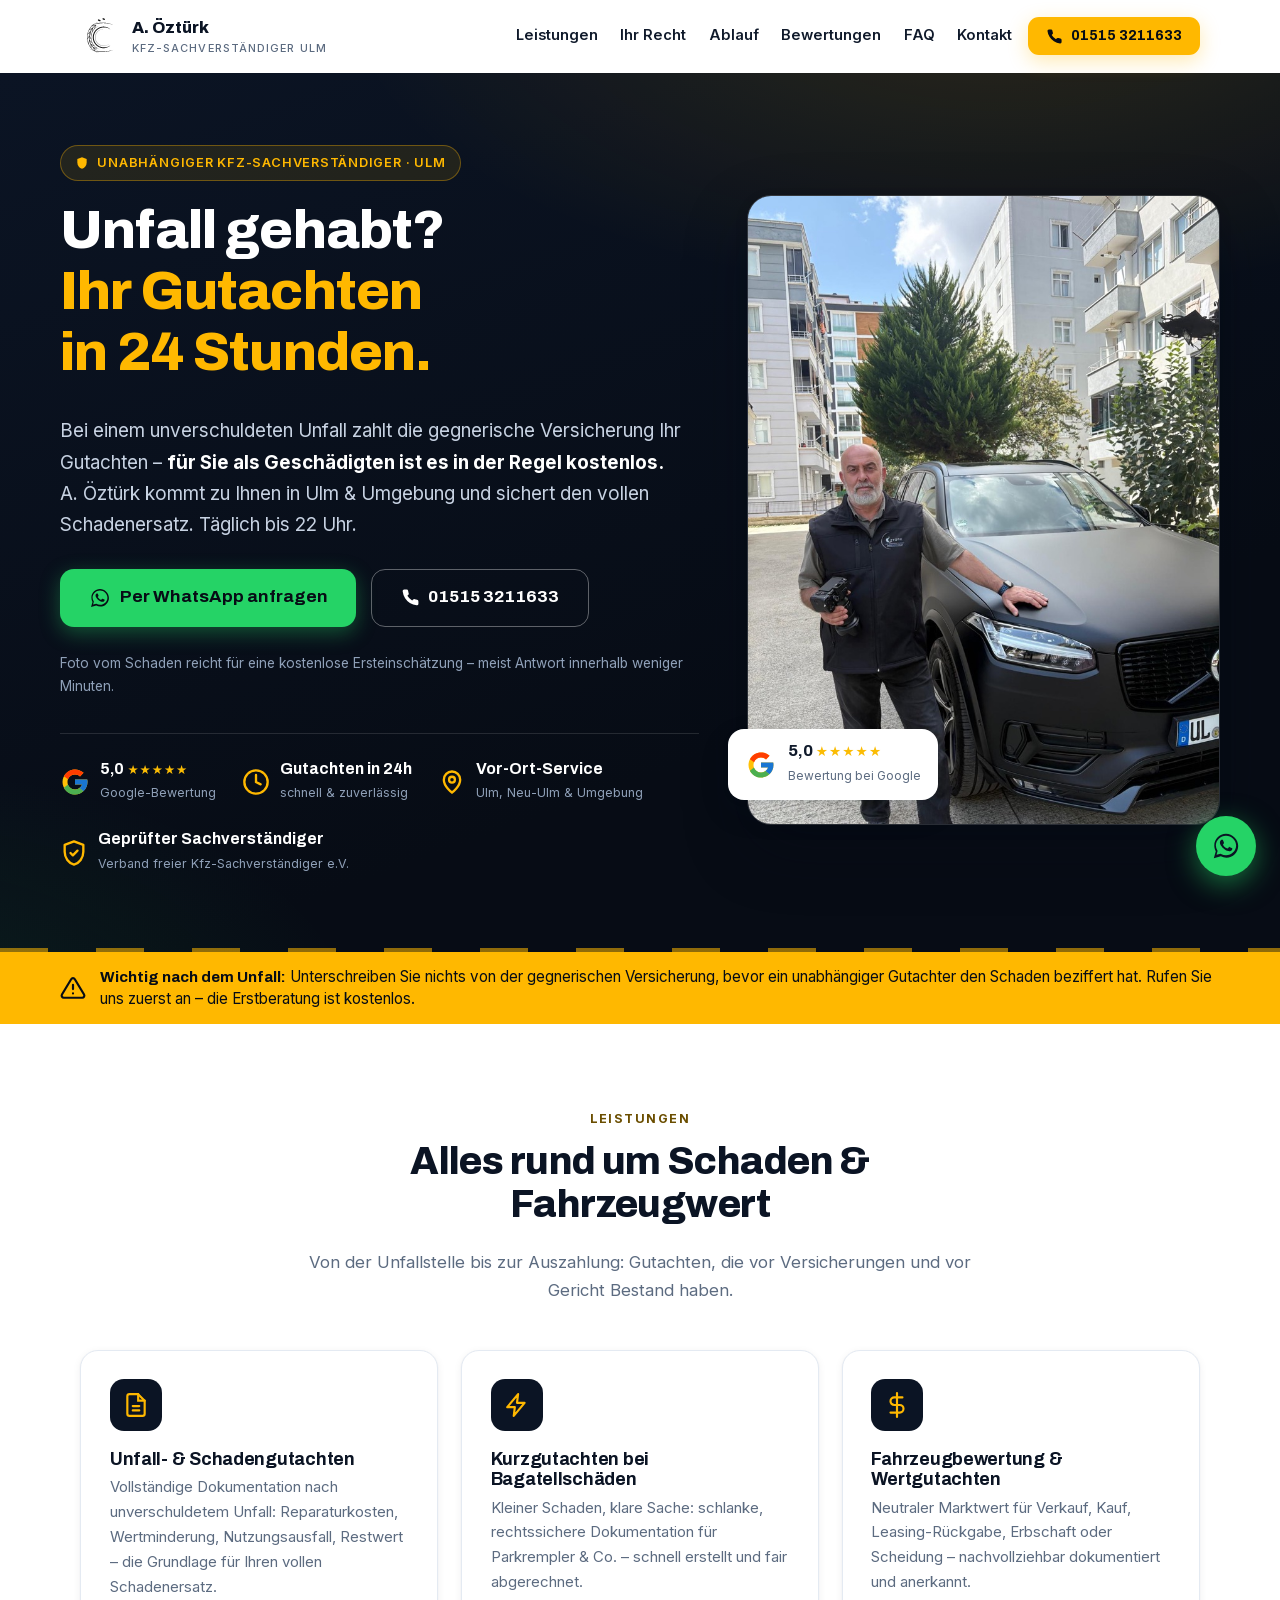
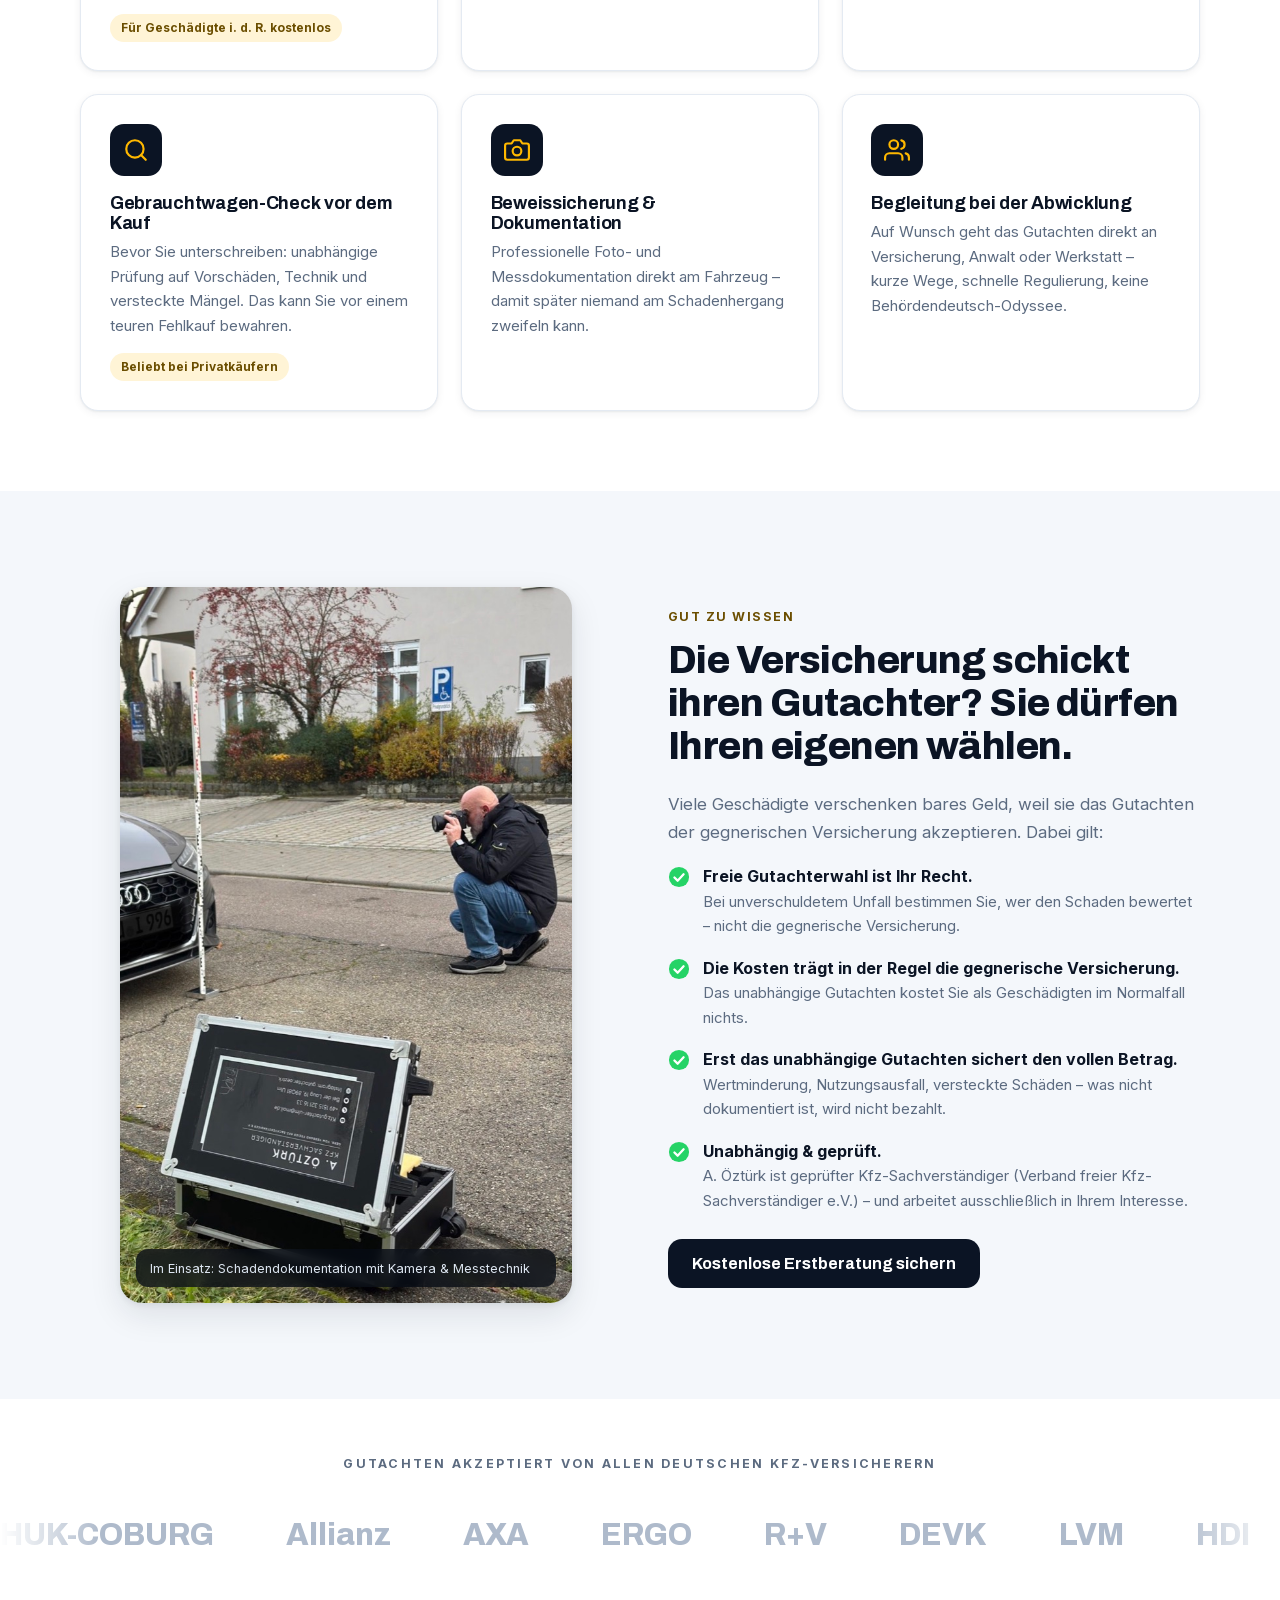
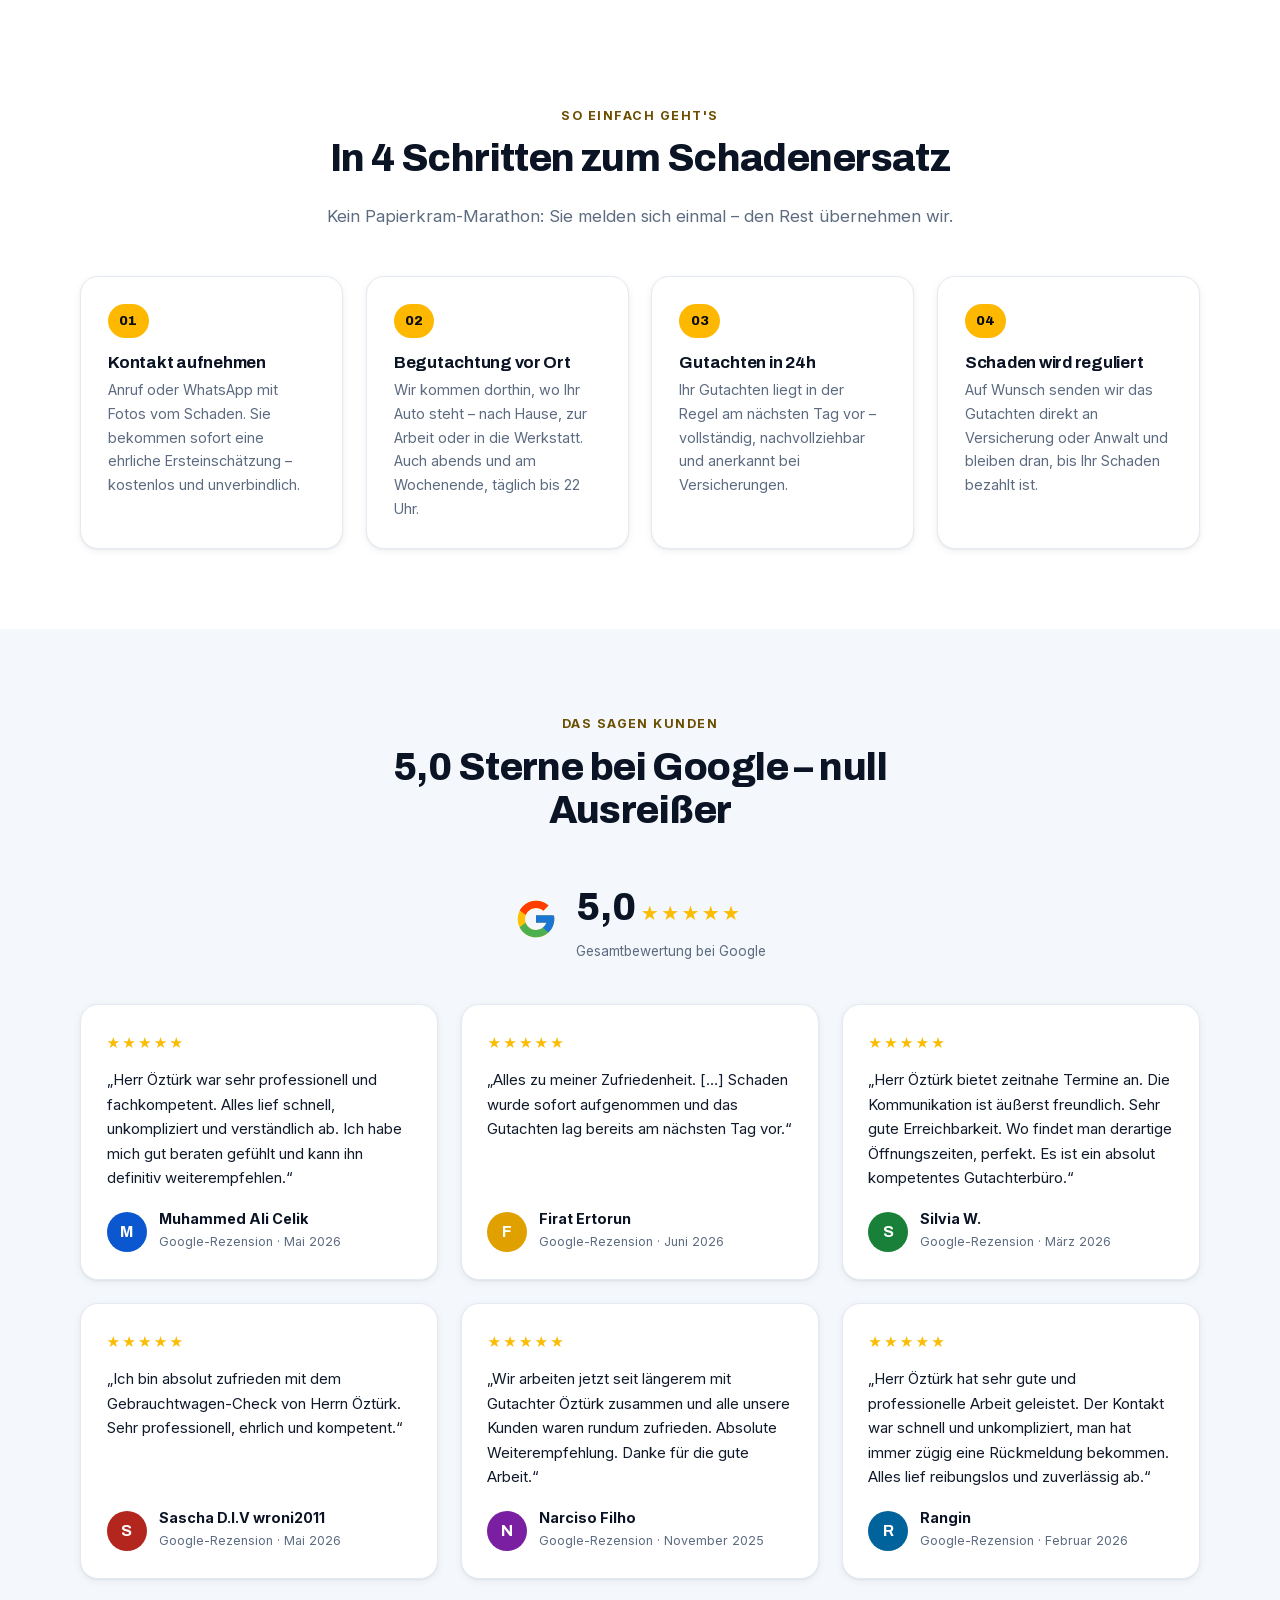
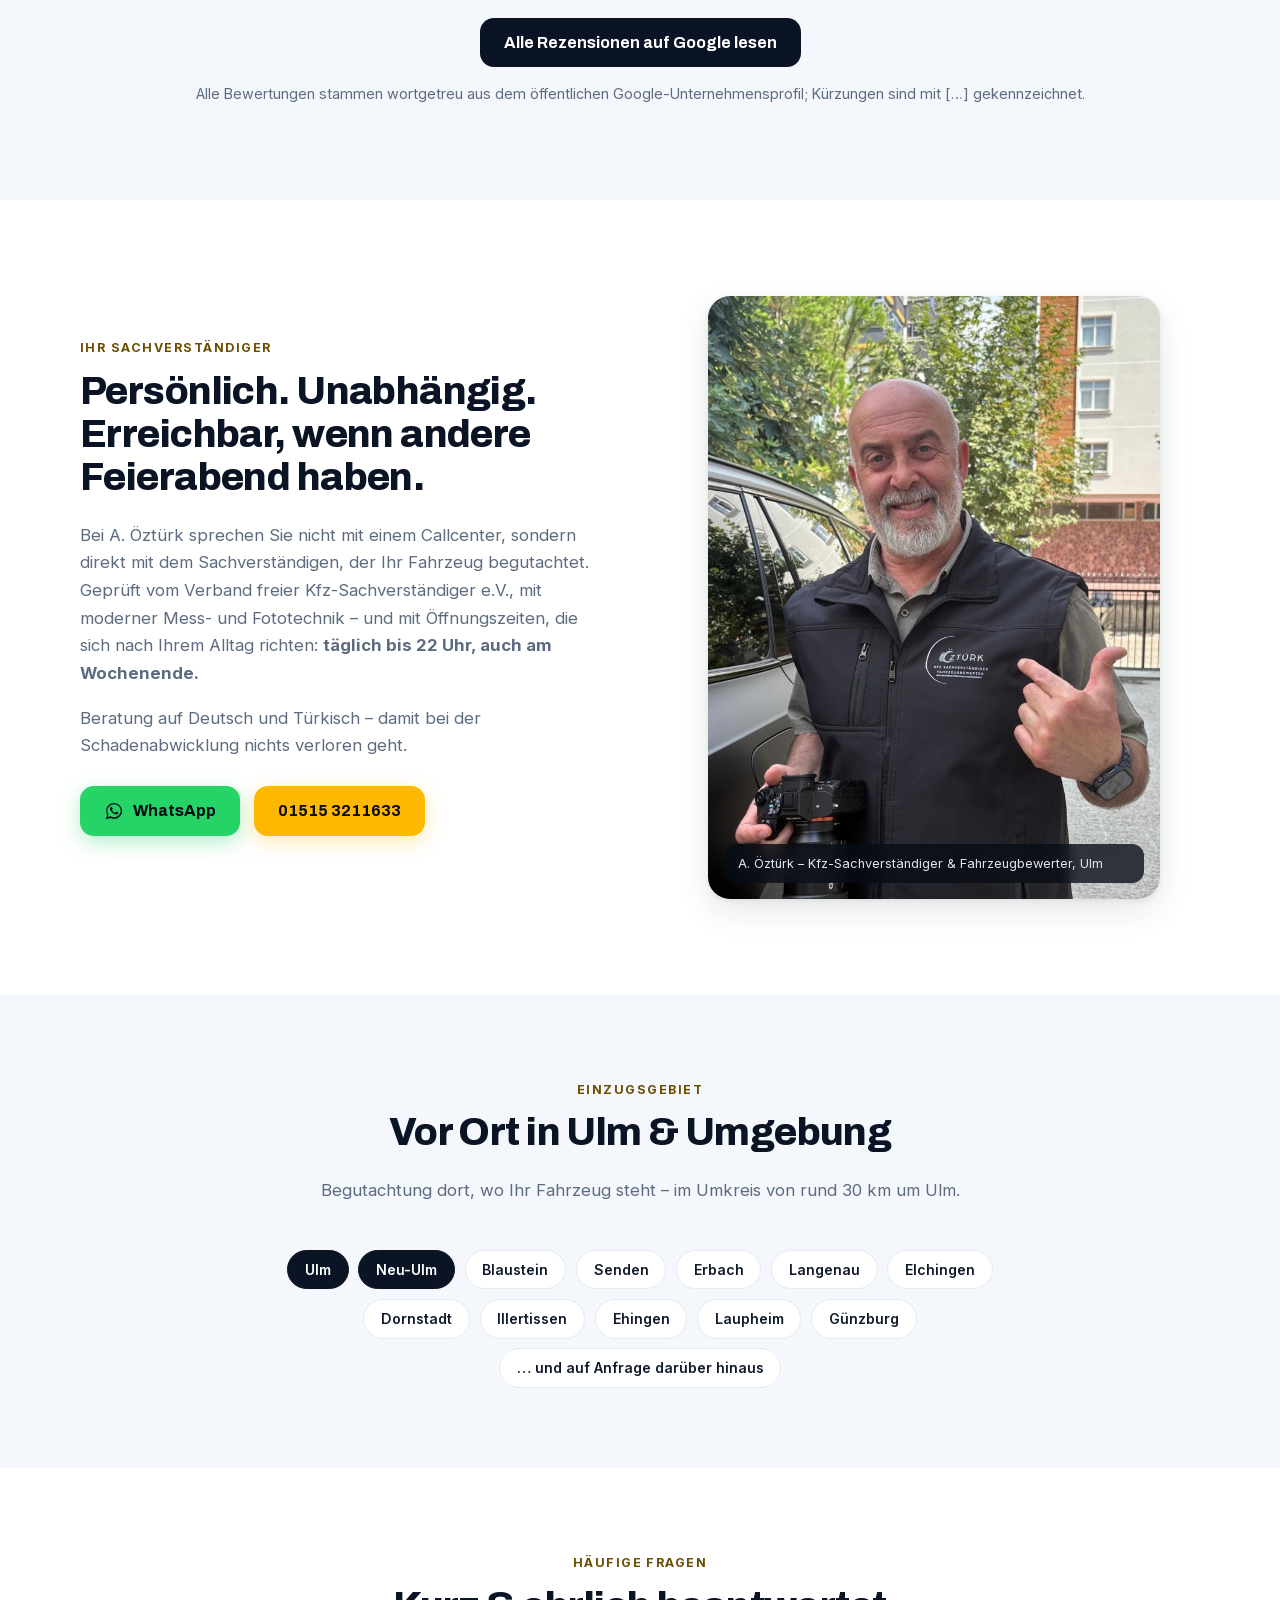
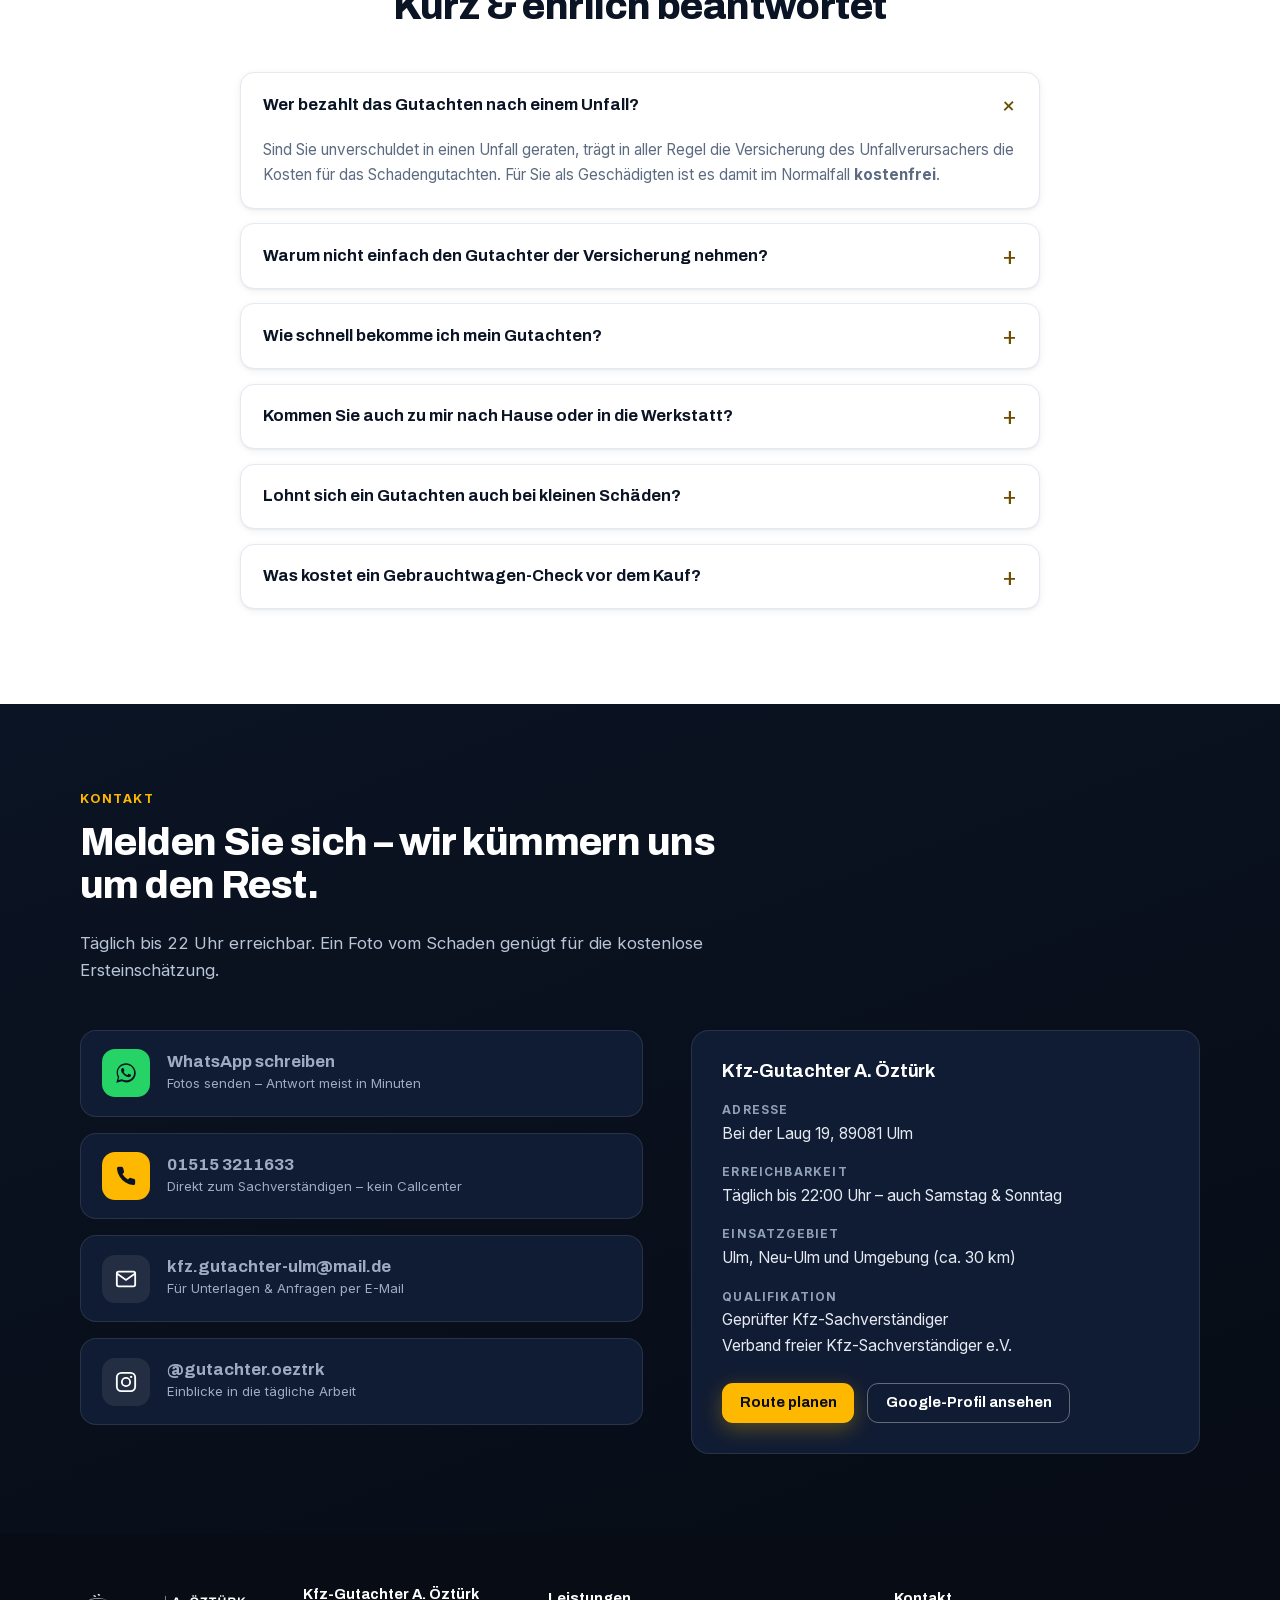
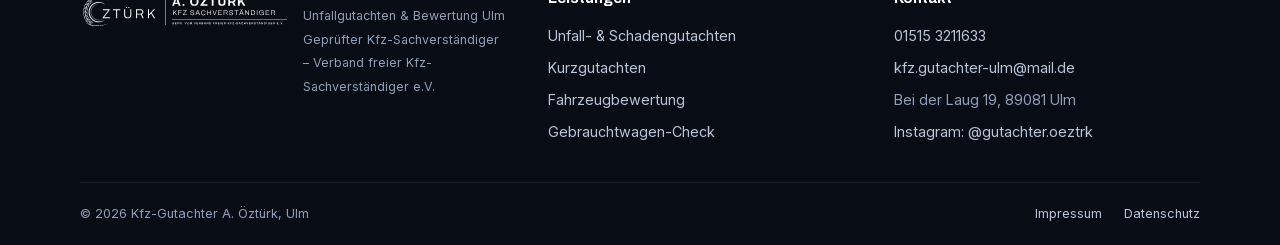
==== index.html @ 4bc2aec4 "Echtes Öztürk-Logo integriert (SVG-Nachbau) + Rezensionsanzahl entfernt + Versicherer-Marquee - Reif" ====
<!DOCTYPE html>
<html lang="de">
<head>
<meta charset="UTF-8">
<meta name="viewport" content="width=device-width, initial-scale=1.0">
<title>Kfz-Gutachter Ulm – A. Öztürk | Unfallgutachten in 24h, 5,0 ★ bei Google</title>
<meta name="description" content="Unabhängiger Kfz-Gutachter in Ulm: Unfallgutachten in 24h, Fahrzeugbewertung & Gebrauchtwagen-Check. Bei unverschuldetem Unfall zahlt die gegnerische Versicherung. 5,0 ★ bei Google. ☎ 01515 3211633">
<link rel="canonical" href="https://www.kfz-gutachter-oeztuerk-ulm.de/">
<!-- ============================================================
     VOR GO-LIVE MIT HERRN ÖZTÜRK KLÄREN (zentrale Checkliste):
     1. VORNAME: aktuell überall "A. Öztürk" (wie auf GBP & Equipment-Koffer) – vollen Namen klären (auch fürs Impressum).
        Hinweis: Auf dem Zertifikats-Foto im GBP steht "Abdulkerim Öztürk" (Kfz-Schadengutachter + Fahrzeugbewerter);
        dort auch "über 30 Jahre Erfahrung, gelernter Kfz-Mechaniker" – bei Bestätigung gern in die Über-Sektion aufnehmen
     2. DOMAIN: Platzhalter kfz-gutachter-oeztuerk-ulm.de – echte Domain festlegen, dann canonical,
        og:url, Schema-URLs, robots.txt & sitemap.xml umstellen und noindex entfernen
     3. ÖFFNUNGSZEITEN: GBP zeigt "Schließt um 22:00", Öffnungszeit unbekannt. Aktuell Text "täglich bis 22 Uhr",
        Schema Mo–So 08–22 als PLATZHALTER – exakt klären und GBP synchron halten (NAP-Konsistenz)
     4. SPRACHEN: "Beratung auf Deutsch und Türkisch" ist eine Annahme – bestätigen lassen (Über-Sektion + FAQ)
     5. EINZUGSGEBIET: Ulm/Neu-Ulm + ~30 km Umkreis ist eine Annahme – Radius & Orte bestätigen
     6. "GUTACHTEN IN 24H": stammt aus echter Rezension (F. Ertorun: "lag bereits am nächsten Tag vor") –
        als Regelversprechen bestätigen lassen, sonst abschwächen ("in der Regel innerhalb von 24–48h")
     7. VERBAND: "Gepr. vom Verband freier Kfz-Sachverständiger e.V." vom Equipment-Koffer übernommen –
        Mitgliedsnachweis/Logo-Freigabe einholen
     8. E-MAIL: kfz.gutachter-ulm@mail.de vom Equipment-Koffer abgelesen – bestätigen
     9. INSTAGRAM: Handle "gutachter.oeztrk" vom Koffer abgelesen – Link prüfen
     10. PREISE: Gebrauchtwagen-Check & Wertgutachten aktuell "auf Anfrage" – ggf. Festpreise eintragen
     11. IMPRESSUM/DATENSCHUTZ: Platzhalter vervollständigen (voller Name, USt-IdNr., Hoster)
     12. OG-IMAGE: og-image.jpg (1200x630) erstellen und unten einkommentieren
     13. FOTOS: alle Bilder stammen aus seinem Google-Unternehmensprofil – Freigabe einholen
     14. LOGO: ERLEDIGT 30.07. – Original-Logo (Reifen-Ö-Signet + Schriftzug) als SVG nachgebaut,
         da nur WhatsApp-JPEGs vorlagen (Vorlagen: 02 Kunden/04 Übersicht/Abdülkerim Öztürk/Logos jpeg).
         Dateien: logo-mark.svg (Signet, Header), logo-oeztuerk.svg / -light.svg (Lockup), favicon.svg.
         Schrift: Archivo als Pfade vektorisiert. Freigabe des Nachbaus von Herrn Öztürk einholen
     ============================================================ -->
<!-- Vorschau-Deployment: noindex, damit die Vorschau nicht indexiert wird.
     Vor Go-Live auf der echten Domain auf "index, follow" umstellen! -->
<meta name="robots" content="noindex, nofollow">

<!-- Open Graph -->
<meta property="og:type" content="website">
<meta property="og:locale" content="de_DE">
<meta property="og:site_name" content="Kfz-Gutachter A. Öztürk – Ulm">
<meta property="og:title" content="Kfz-Gutachter Ulm – Unfallgutachten in 24h | A. Öztürk">
<meta property="og:description" content="Unabhängiger Kfz-Sachverständiger in Ulm: Unfallgutachten, Fahrzeugbewertung, Gebrauchtwagen-Check. 5,0 ★ bei Google. Täglich bis 22 Uhr erreichbar.">
<meta property="og:url" content="https://www.kfz-gutachter-oeztuerk-ulm.de/">
<!-- TODO vor Go-Live: og-image.jpg (1200x630) erstellen und einkommentieren:
<meta property="og:image" content="https://www.kfz-gutachter-oeztuerk-ulm.de/assets/og-image.jpg">
<meta name="twitter:card" content="summary_large_image">
-->

<link rel="icon" type="image/svg+xml" href="assets/favicon.svg">
<!-- Aktiviert die Scroll-Einblendungen nur bei laufendem JavaScript (sonst bleibt alles sichtbar) -->
<script>document.documentElement.classList.add('js')</script>
<link rel="preload" href="assets/fonts/archivo-var.woff2" as="font" type="font/woff2" crossorigin>
<link rel="preload" href="assets/fonts/inter-var.woff2" as="font" type="font/woff2" crossorigin>
<!-- Fonts lokal eingebunden (DSGVO-sicher, kein Google-CDN) – siehe @font-face in styles.css -->
<link rel="stylesheet" href="assets/styles.css">

<!-- Schema.org: LocalBusiness. Bewusst OHNE aggregateRating – Google ignoriert
     selbst eingebundene Bewertungen der eigenen Entity (Self-Serving-Richtlinie seit 2019)
     und meldet sie ggf. als Verstoß in der Search Console. -->
<script type="application/ld+json">
{
  "@context": "https://schema.org",
  "@type": ["LocalBusiness", "ProfessionalService"],
  "@id": "https://www.kfz-gutachter-oeztuerk-ulm.de/#business",
  "name": "Kfz-Gutachter A. Öztürk – Unfallgutachten & Bewertung Ulm",
  "alternateName": "Kfz-Sachverständigenbüro Öztürk Ulm",
  "description": "Unabhängiger Kfz-Gutachter und Sachverständiger in Ulm: Unfallgutachten, Schadengutachten, Fahrzeugbewertung und Gebrauchtwagen-Check. Vor-Ort-Termine in Ulm, Neu-Ulm und Umgebung, täglich bis 22 Uhr erreichbar.",
  "url": "https://www.kfz-gutachter-oeztuerk-ulm.de/",
  "logo": "https://www.kfz-gutachter-oeztuerk-ulm.de/assets/logo-oeztuerk.svg",
  "image": "https://www.kfz-gutachter-oeztuerk-ulm.de/assets/portrait-web.jpg",
  "telephone": "+4915153211633",
  "email": "kfz.gutachter-ulm@mail.de",
  "priceRange": "€€",
  "address": {
    "@type": "PostalAddress",
    "streetAddress": "Bei der Laug 19",
    "postalCode": "89081",
    "addressLocality": "Ulm",
    "addressRegion": "Baden-Württemberg",
    "addressCountry": "DE"
  },
  "geo": {"@type": "GeoCoordinates", "latitude": 48.3720856, "longitude": 9.9413916},
  "hasMap": "https://maps.google.com/?cid=3545237198348909741",
  "sameAs": ["https://www.instagram.com/gutachter.oeztrk/"],
  "openingHoursSpecification": {
    "@type": "OpeningHoursSpecification",
    "dayOfWeek": ["Monday","Tuesday","Wednesday","Thursday","Friday","Saturday","Sunday"],
    "opens": "08:00",
    "closes": "22:00"
  },
  "areaServed": [
    {"@type":"City","name":"Ulm"},
    {"@type":"City","name":"Neu-Ulm"},
    {"@type":"City","name":"Blaustein"},
    {"@type":"City","name":"Senden"},
    {"@type":"City","name":"Erbach"},
    {"@type":"City","name":"Langenau"},
    {"@type":"City","name":"Elchingen"},
    {"@type":"City","name":"Dornstadt"},
    {"@type":"City","name":"Illertissen"},
    {"@type":"City","name":"Ehingen"},
    {"@type":"City","name":"Laupheim"},
    {"@type":"City","name":"Günzburg"}
  ],
  "hasOfferCatalog": {
    "@type": "OfferCatalog",
    "name": "Leistungen",
    "itemListElement": [
      {"@type":"Offer","itemOffered":{"@type":"Service","name":"Unfallgutachten / Schadengutachten"}},
      {"@type":"Offer","itemOffered":{"@type":"Service","name":"Kurzgutachten bei Bagatellschäden"}},
      {"@type":"Offer","itemOffered":{"@type":"Service","name":"Fahrzeugbewertung / Wertgutachten"}},
      {"@type":"Offer","itemOffered":{"@type":"Service","name":"Gebrauchtwagen-Check vor dem Kauf"}},
      {"@type":"Offer","itemOffered":{"@type":"Service","name":"Beweissicherung & Schadendokumentation"}},
      {"@type":"Offer","itemOffered":{"@type":"Service","name":"Unterstützung bei der Schadenabwicklung"}}
    ]
  }
}
</script>
<script type="application/ld+json">
{
  "@context": "https://schema.org",
  "@type": "FAQPage",
  "mainEntity": [
    {"@type":"Question","name":"Wer bezahlt das Gutachten nach einem Unfall?","acceptedAnswer":{"@type":"Answer","text":"Sind Sie unverschuldet in einen Unfall geraten, trägt in aller Regel die Versicherung des Unfallverursachers die Kosten für das Schadengutachten. Für Sie als Geschädigten ist es damit im Normalfall kostenfrei."}},
    {"@type":"Question","name":"Warum nicht einfach den Gutachter der Versicherung nehmen?","acceptedAnswer":{"@type":"Answer","text":"Der Gutachter der gegnerischen Versicherung arbeitet im Auftrag der Gegenseite. Als Geschädigter haben Sie das Recht auf einen eigenen, unabhängigen Sachverständigen – der auch Wertminderung, Nutzungsausfall und versteckte Schäden vollständig dokumentiert. Was nicht im Gutachten steht, wird nicht bezahlt."}},
    {"@type":"Question","name":"Wie schnell bekomme ich mein Gutachten?","acceptedAnswer":{"@type":"Answer","text":"Die Begutachtung erfolgt zeitnah vor Ort – oft noch am selben Tag. Das fertige Gutachten liegt in der Regel innerhalb von 24 Stunden vor."}},
    {"@type":"Question","name":"Kommen Sie auch zu mir nach Hause oder in die Werkstatt?","acceptedAnswer":{"@type":"Answer","text":"Ja. Die Begutachtung findet dort statt, wo Ihr Fahrzeug steht – zu Hause, am Arbeitsplatz oder in der Werkstatt. Erreichbar sind wir täglich bis 22 Uhr, auch am Wochenende."}},
    {"@type":"Question","name":"Lohnt sich ein Gutachten auch bei kleinen Schäden?","acceptedAnswer":{"@type":"Answer","text":"Bei kleineren Schäden erstellen wir ein Kurzgutachten, das den Schaden rechtssicher dokumentiert. Ob sich ein vollständiges Gutachten lohnt, klären wir kostenlos vorab – schicken Sie einfach Fotos per WhatsApp."}},
    {"@type":"Question","name":"Was kostet ein Gebrauchtwagen-Check vor dem Kauf?","acceptedAnswer":{"@type":"Answer","text":"Der Preis richtet sich nach Fahrzeug und Prüfumfang. Rufen Sie kurz an oder schreiben Sie per WhatsApp – Sie erhalten sofort ein faires Festpreis-Angebot."}}
  ]
}
</script>
</head>
<body>
<a href="#inhalt" class="skip-link">Zum Inhalt springen</a>

<!-- ===================== Header ===================== -->
<header class="header" id="top">
  <div class="wrap header__in">
    <a class="brand" href="#top" aria-label="Zur Startseite">
      <img src="assets/logo-mark.svg" alt="" width="41" height="42">
      <span>
        <span class="brand__name">A. Öztürk</span>
        <span class="brand__sub">Kfz-Sachverständiger Ulm</span>
      </span>
    </a>
    <nav class="nav" id="hauptnav" aria-label="Hauptnavigation">
      <a href="#leistungen">Leistungen</a>
      <a href="#recht">Ihr Recht</a>
      <a href="#ablauf">Ablauf</a>
      <a href="#bewertungen">Bewertungen</a>
      <a href="#faq">FAQ</a>
      <a href="#kontakt">Kontakt</a>
    </nav>
    <div class="header__cta">
      <a class="btn btn--phone btn--sm" href="tel:+4915153211633">
        <svg width="17" height="17" viewBox="0 0 24 24" fill="none" aria-hidden="true"><path d="M22 16.92v3a2 2 0 0 1-2.18 2 19.79 19.79 0 0 1-8.63-3.07 19.5 19.5 0 0 1-6-6A19.79 19.79 0 0 1 2.08 4.18 2 2 0 0 1 4.06 2h3a2 2 0 0 1 2 1.72c.13.96.36 1.9.68 2.81a2 2 0 0 1-.45 2.11L8.09 9.91a16 16 0 0 0 6 6l1.27-1.27a2 2 0 0 1 2.11-.45c.91.32 1.85.55 2.81.68A2 2 0 0 1 22 16.92z" fill="currentColor"/></svg>
        01515 3211633
      </a>
      <button class="nav-toggle" aria-expanded="false" aria-controls="hauptnav" aria-label="Menü öffnen">
        <span></span><span></span><span></span>
      </button>
    </div>
  </div>
</header>

<main id="inhalt">

<!-- ===================== Hero ===================== -->
<section class="hero">
  <div class="wrap hero__in">
    <div>
      <p class="hero__eyebrow">
        <svg width="14" height="14" viewBox="0 0 24 24" fill="none" aria-hidden="true"><path d="M12 2 4 5v6c0 5.25 3.4 9.74 8 11 4.6-1.26 8-5.75 8-11V5l-8-3z" fill="currentColor"/></svg>
        Unabhängiger Kfz-Sachverständiger · Ulm
      </p>
      <h1>Unfall gehabt?<br><em>Ihr Gutachten<br>in 24&nbsp;Stunden.</em></h1>
      <p class="hero__lead">
        Bei einem unverschuldeten Unfall zahlt die gegnerische Versicherung Ihr Gutachten –
        <strong>für Sie als Geschädigten ist es <span class="nowrap">in der Regel kostenlos.</span></strong>
        A.&nbsp;Öztürk kommt zu Ihnen in Ulm &amp; Umgebung und sichert den vollen Schadenersatz. Täglich <span class="nowrap">bis 22&nbsp;Uhr.</span>
      </p>
      <div class="hero__ctas">
        <a class="btn btn--wa btn--lg" href="https://wa.me/4915153211633?text=Hallo%20Herr%20%C3%96zt%C3%BCrk%2C%20ich%20brauche%20ein%20Kfz-Gutachten.%20K%C3%B6nnen%20Sie%20mir%20helfen%3F" target="_blank" rel="noopener">
          <svg width="22" height="22" viewBox="0 0 32 32" fill="none" aria-hidden="true"><path d="M16 3C9.1 3 3.5 8.6 3.5 15.5c0 2.2.6 4.3 1.6 6.2L3 29l7.5-2c1.8 1 3.9 1.5 6 1.5 6.9 0 12.5-5.6 12.5-12.5S22.9 3 16 3zm0 22.8c-1.9 0-3.7-.5-5.3-1.4l-.4-.2-4.4 1.2 1.2-4.3-.3-.4a10.2 10.2 0 0 1-1.6-5.2C5.2 9.8 10 5 16 5s10.8 4.8 10.8 10.5S22 25.8 16 25.8zm5.9-7.7c-.3-.2-1.9-1-2.2-1.1-.3-.1-.5-.2-.7.2-.2.3-.8 1.1-1 1.3-.2.2-.4.2-.7.1-.3-.2-1.4-.5-2.6-1.6-1-.9-1.6-1.9-1.8-2.2-.2-.3 0-.5.1-.7l.5-.6c.2-.2.2-.3.3-.6.1-.2 0-.4 0-.6l-1-2.4c-.3-.6-.5-.5-.7-.5h-.6c-.2 0-.6.1-.9.4-.3.3-1.1 1.1-1.1 2.7s1.2 3.1 1.3 3.3c.2.2 2.3 3.5 5.5 4.9.8.3 1.4.5 1.9.7.8.2 1.5.2 2.1.1.6-.1 1.9-.8 2.2-1.5.3-.7.3-1.4.2-1.5-.1-.2-.3-.3-.6-.4z" fill="currentColor"/></svg>
          Per WhatsApp anfragen
        </a>
        <a class="btn btn--ghost btn--lg" href="tel:+4915153211633">
          <svg width="19" height="19" viewBox="0 0 24 24" fill="none" aria-hidden="true"><path d="M22 16.92v3a2 2 0 0 1-2.18 2 19.79 19.79 0 0 1-8.63-3.07 19.5 19.5 0 0 1-6-6A19.79 19.79 0 0 1 2.08 4.18 2 2 0 0 1 4.06 2h3a2 2 0 0 1 2 1.72c.13.96.36 1.9.68 2.81a2 2 0 0 1-.45 2.11L8.09 9.91a16 16 0 0 0 6 6l1.27-1.27a2 2 0 0 1 2.11-.45c.91.32 1.85.55 2.81.68A2 2 0 0 1 22 16.92z" fill="currentColor"/></svg>
          01515 3211633
        </a>
      </div>
      <p class="hero__note">Foto vom Schaden reicht für eine kostenlose Ersteinschätzung – meist Antwort innerhalb weniger Minuten.</p>
      <div class="hero__trust">
        <div class="trust-item">
          <svg width="30" height="30" viewBox="0 0 48 48" aria-hidden="true"><path fill="#FFC107" d="M43.6 20.1H42V20H24v8h11.3C33.7 32.7 29.2 36 24 36c-6.6 0-12-5.4-12-12s5.4-12 12-12c3.1 0 5.9 1.2 8 3l5.7-5.7C34.1 6.1 29.3 4 24 4 13 4 4 13 4 24s9 20 20 20 20-9 20-20c0-1.3-.1-2.6-.4-3.9z"/><path fill="#FF3D00" d="m6.3 14.7 6.6 4.8C14.7 15.1 19 12 24 12c3.1 0 5.9 1.2 8 3l5.7-5.7C34.1 6.1 29.3 4 24 4 16.3 4 9.7 8.3 6.3 14.7z"/><path fill="#4CAF50" d="M24 44c5.2 0 9.9-2 13.4-5.2l-6.2-5.2C29.2 35.1 26.7 36 24 36c-5.2 0-9.6-3.3-11.3-8l-6.5 5C9.5 39.6 16.2 44 24 44z"/><path fill="#1976D2" d="M43.6 20.1H42V20H24v8h11.3c-.8 2.2-2.2 4.2-4.1 5.6l6.2 5.2C41.4 35.4 44 30.1 44 24c0-1.3-.1-2.6-.4-3.9z"/></svg>
          <div><b>5,0 <span class="stars" aria-hidden="true">★★★★★</span><span class="sr-only">von 5 Sternen</span></b><span>Google-Bewertung</span></div>
        </div>
        <div class="trust-item">
          <svg width="28" height="28" viewBox="0 0 24 24" fill="none" aria-hidden="true"><circle cx="12" cy="12" r="10" stroke="#FFB800" stroke-width="2"/><path d="M12 6v6l4 2" stroke="#FFB800" stroke-width="2" stroke-linecap="round"/></svg>
          <div><b>Gutachten in 24h</b><span>schnell &amp; zuverlässig</span></div>
        </div>
        <div class="trust-item">
          <svg width="28" height="28" viewBox="0 0 24 24" fill="none" aria-hidden="true"><path d="M12 21s-7-5.1-7-11a7 7 0 1 1 14 0c0 5.9-7 11-7 11z" stroke="#FFB800" stroke-width="2"/><circle cx="12" cy="10" r="2.5" stroke="#FFB800" stroke-width="2"/></svg>
          <div><b>Vor-Ort-Service</b><span>Ulm, Neu-Ulm &amp; Umgebung</span></div>
        </div>
        <div class="trust-item">
          <svg width="28" height="28" viewBox="0 0 24 24" fill="none" aria-hidden="true"><path d="M12 2 4 5v6c0 5.25 3.4 9.74 8 11 4.6-1.26 8-5.75 8-11V5l-8-3z" stroke="#FFB800" stroke-width="2" stroke-linejoin="round"/><path d="m9 12 2 2 4-4" stroke="#FFB800" stroke-width="2" stroke-linecap="round" stroke-linejoin="round"/></svg>
          <div><b>Geprüfter Sachverständiger</b><span>Verband freier Kfz-Sachverständiger e.V.</span></div>
        </div>
      </div>
    </div>
    <div class="hero__media">
      <img class="hero__photo" src="assets/portrait-web.jpg" alt="Kfz-Gutachter A. Öztürk mit Kamera neben einem Fahrzeug in Ulm" width="750" height="1000" fetchpriority="high">
      <div class="hero__badge">
        <svg class="g" viewBox="0 0 48 48" aria-hidden="true"><path fill="#FFC107" d="M43.6 20.1H42V20H24v8h11.3C33.7 32.7 29.2 36 24 36c-6.6 0-12-5.4-12-12s5.4-12 12-12c3.1 0 5.9 1.2 8 3l5.7-5.7C34.1 6.1 29.3 4 24 4 13 4 4 13 4 24s9 20 20 20 20-9 20-20c0-1.3-.1-2.6-.4-3.9z"/><path fill="#FF3D00" d="m6.3 14.7 6.6 4.8C14.7 15.1 19 12 24 12c3.1 0 5.9 1.2 8 3l5.7-5.7C34.1 6.1 29.3 4 24 4 16.3 4 9.7 8.3 6.3 14.7z"/><path fill="#4CAF50" d="M24 44c5.2 0 9.9-2 13.4-5.2l-6.2-5.2C29.2 35.1 26.7 36 24 36c-5.2 0-9.6-3.3-11.3-8l-6.5 5C9.5 39.6 16.2 44 24 44z"/><path fill="#1976D2" d="M43.6 20.1H42V20H24v8h11.3c-.8 2.2-2.2 4.2-4.1 5.6l6.2 5.2C41.4 35.4 44 30.1 44 24c0-1.3-.1-2.6-.4-3.9z"/></svg>
        <div>
          <b>5,0 <span class="stars" aria-hidden="true">★★★★★</span><span class="sr-only">von 5 Sternen</span></b>
          <span>Bewertung bei Google</span>
        </div>
      </div>
    </div>
  </div>
</section>

<!-- ===================== Notfall-Hinweis ===================== -->
<div class="alert" role="note">
  <div class="wrap alert__in">
    <svg width="26" height="26" viewBox="0 0 24 24" fill="none" aria-hidden="true"><path d="M12 9v4m0 4h.01M10.3 3.9 1.8 18a2 2 0 0 0 1.7 3h17a2 2 0 0 0 1.7-3L13.7 3.9a2 2 0 0 0-3.4 0z" stroke="currentColor" stroke-width="2" stroke-linecap="round" stroke-linejoin="round"/></svg>
    <p><strong>Wichtig nach dem Unfall:</strong> Unterschreiben Sie nichts von der gegnerischen Versicherung, bevor ein unabhängiger Gutachter den Schaden beziffert hat. Rufen Sie uns zuerst an – die Erstberatung ist kostenlos.</p>
  </div>
</div>

<!-- ===================== Leistungen ===================== -->
<section class="section" id="leistungen">
  <div class="wrap">
    <div class="section__head section__head--center reveal">
      <span class="eyebrow">Leistungen</span>
      <h2>Alles rund um Schaden &amp; Fahrzeugwert</h2>
      <p class="section__sub">Von der Unfallstelle bis zur Auszahlung: Gutachten, die vor Versicherungen und vor Gericht Bestand haben.</p>
    </div>
    <div class="grid-3">
      <article class="card reveal">
        <div class="card__icon"><svg width="26" height="26" viewBox="0 0 24 24" fill="none" aria-hidden="true"><path d="M14 2H6a2 2 0 0 0-2 2v16a2 2 0 0 0 2 2h12a2 2 0 0 0 2-2V8l-6-6z" stroke="#FFB800" stroke-width="2" stroke-linejoin="round"/><path d="M14 2v6h6M9 13h6M9 17h6" stroke="#FFB800" stroke-width="2" stroke-linecap="round"/></svg></div>
        <h3>Unfall- &amp; Schadengutachten</h3>
        <p>Vollständige Dokumentation nach unverschuldetem Unfall: Reparaturkosten, Wertminderung, Nutzungsausfall, Restwert – die Grundlage für Ihren vollen Schadenersatz.</p>
        <span class="card__tag">Für Geschädigte i. d. R. kostenlos</span>
      </article>
      <article class="card reveal">
        <div class="card__icon"><svg width="26" height="26" viewBox="0 0 24 24" fill="none" aria-hidden="true"><path d="M13 2 3 14h7l-1 8 10-12h-7l1-8z" stroke="#FFB800" stroke-width="2" stroke-linejoin="round"/></svg></div>
        <h3>Kurzgutachten bei Bagatellschäden</h3>
        <p>Kleiner Schaden, klare Sache: schlanke, rechtssichere Dokumentation für Parkrempler &amp; Co. – schnell erstellt und fair abgerechnet.</p>
      </article>
      <article class="card reveal">
        <div class="card__icon"><svg width="26" height="26" viewBox="0 0 24 24" fill="none" aria-hidden="true"><path d="M12 1v22M17 5H9.5a3.5 3.5 0 0 0 0 7h5a3.5 3.5 0 0 1 0 7H6" stroke="#FFB800" stroke-width="2" stroke-linecap="round"/></svg></div>
        <h3>Fahrzeugbewertung &amp; Wertgutachten</h3>
        <p>Neutraler Marktwert für Verkauf, Kauf, Leasing-Rückgabe, Erbschaft oder Scheidung – nachvollziehbar dokumentiert und anerkannt.</p>
      </article>
      <article class="card reveal">
        <div class="card__icon"><svg width="26" height="26" viewBox="0 0 24 24" fill="none" aria-hidden="true"><circle cx="11" cy="11" r="8" stroke="#FFB800" stroke-width="2"/><path d="m21 21-4.35-4.35" stroke="#FFB800" stroke-width="2" stroke-linecap="round"/></svg></div>
        <h3>Gebrauchtwagen-Check vor dem Kauf</h3>
        <p>Bevor Sie unterschreiben: unabhängige Prüfung auf Vorschäden, Technik und versteckte Mängel. Das kann Sie vor einem teuren Fehlkauf bewahren.</p>
        <span class="card__tag">Beliebt bei Privatkäufern</span>
      </article>
      <article class="card reveal">
        <div class="card__icon"><svg width="26" height="26" viewBox="0 0 24 24" fill="none" aria-hidden="true"><path d="M23 19a2 2 0 0 1-2 2H3a2 2 0 0 1-2-2V8a2 2 0 0 1 2-2h4l2-3h6l2 3h4a2 2 0 0 1 2 2v11z" stroke="#FFB800" stroke-width="2" stroke-linejoin="round"/><circle cx="12" cy="13" r="4" stroke="#FFB800" stroke-width="2"/></svg></div>
        <h3>Beweissicherung &amp; Dokumentation</h3>
        <p>Professionelle Foto- und Messdokumentation direkt am Fahrzeug – damit später niemand am Schadenhergang zweifeln kann.</p>
      </article>
      <article class="card reveal">
        <div class="card__icon"><svg width="26" height="26" viewBox="0 0 24 24" fill="none" aria-hidden="true"><path d="M17 21v-2a4 4 0 0 0-4-4H5a4 4 0 0 0-4 4v2M23 21v-2a4 4 0 0 0-3-3.87M16 3.13a4 4 0 0 1 0 7.75" stroke="#FFB800" stroke-width="2" stroke-linecap="round"/><circle cx="9" cy="7" r="4" stroke="#FFB800" stroke-width="2"/></svg></div>
        <h3>Begleitung bei der Abwicklung</h3>
        <p>Auf Wunsch geht das Gutachten direkt an Versicherung, Anwalt oder Werkstatt – kurze Wege, schnelle Regulierung, keine Behördendeutsch-Odyssee.</p>
      </article>
    </div>
  </div>
</section>

<!-- ===================== Ihr Recht ===================== -->
<section class="section section--soft" id="recht">
  <div class="wrap split">
    <figure class="split__media reveal">
      <img src="assets/einsatz-web.jpg" alt="A. Öztürk dokumentiert einen Fahrzeugschaden mit Kamera und Messlatte" width="695" height="1100" loading="lazy">
      <figcaption>Im Einsatz: Schadendokumentation mit Kamera &amp; Messtechnik</figcaption>
    </figure>
    <div class="reveal">
      <span class="eyebrow">Gut zu wissen</span>
      <h2>Die Versicherung schickt ihren Gutachter? Sie dürfen Ihren eigenen wählen.</h2>
      <p class="section__sub">Viele Geschädigte verschenken bares Geld, weil sie das Gutachten der gegnerischen Versicherung akzeptieren. Dabei gilt:</p>
      <ul class="checklist">
        <li>
          <svg width="22" height="22" viewBox="0 0 24 24" fill="none" aria-hidden="true"><circle cx="12" cy="12" r="11" fill="#25D366"/><path d="m7 12.5 3.5 3.5L17 9" stroke="#fff" stroke-width="2.5" stroke-linecap="round" stroke-linejoin="round"/></svg>
          <div><b>Freie Gutachterwahl ist Ihr Recht.</b><span>Bei unverschuldetem Unfall bestimmen Sie, wer den Schaden bewertet – nicht die gegnerische Versicherung.</span></div>
        </li>
        <li>
          <svg width="22" height="22" viewBox="0 0 24 24" fill="none" aria-hidden="true"><circle cx="12" cy="12" r="11" fill="#25D366"/><path d="m7 12.5 3.5 3.5L17 9" stroke="#fff" stroke-width="2.5" stroke-linecap="round" stroke-linejoin="round"/></svg>
          <div><b>Die Kosten trägt in der Regel die gegnerische Versicherung.</b><span>Das unabhängige Gutachten kostet Sie als Geschädigten im Normalfall nichts.</span></div>
        </li>
        <li>
          <svg width="22" height="22" viewBox="0 0 24 24" fill="none" aria-hidden="true"><circle cx="12" cy="12" r="11" fill="#25D366"/><path d="m7 12.5 3.5 3.5L17 9" stroke="#fff" stroke-width="2.5" stroke-linecap="round" stroke-linejoin="round"/></svg>
          <div><b>Erst das unabhängige Gutachten sichert den vollen Betrag.</b><span>Wertminderung, Nutzungsausfall, versteckte Schäden – was nicht dokumentiert ist, wird nicht bezahlt.</span></div>
        </li>
        <li>
          <svg width="22" height="22" viewBox="0 0 24 24" fill="none" aria-hidden="true"><circle cx="12" cy="12" r="11" fill="#25D366"/><path d="m7 12.5 3.5 3.5L17 9" stroke="#fff" stroke-width="2.5" stroke-linecap="round" stroke-linejoin="round"/></svg>
          <div><b>Unabhängig &amp; geprüft.</b><span>A. Öztürk ist geprüfter Kfz-Sachverständiger (Verband freier Kfz-Sachverständiger e.V.) – und arbeitet ausschließlich in Ihrem Interesse.</span></div>
        </li>
      </ul>
      <a class="btn btn--dark" href="#kontakt">Kostenlose Erstberatung sichern</a>
    </div>
  </div>
</section>

<!-- ===================== Versicherer-Marquee ===================== -->
<section class="marquee-band" id="versicherer" aria-label="Gutachten akzeptiert von allen deutschen Kfz-Versicherern">
  <div class="wrap">
    <p class="marquee-band__label">Gutachten akzeptiert von allen deutschen Kfz-Versicherern</p>
  </div>
  <div class="marquee">
    <div class="marquee__track">
      <span class="marquee__item">HUK-COBURG</span>
      <span class="marquee__item">Allianz</span>
      <span class="marquee__item">AXA</span>
      <span class="marquee__item">ERGO</span>
      <span class="marquee__item">R+V</span>
      <span class="marquee__item">DEVK</span>
      <span class="marquee__item">LVM</span>
      <span class="marquee__item">HDI</span>
      <span class="marquee__item">Generali</span>
      <span class="marquee__item">VHV</span>
      <span class="marquee__item">Württembergische</span>
      <span class="marquee__item">Zurich</span>
      <span class="marquee__item" aria-hidden="true">HUK-COBURG</span>
      <span class="marquee__item" aria-hidden="true">Allianz</span>
      <span class="marquee__item" aria-hidden="true">AXA</span>
      <span class="marquee__item" aria-hidden="true">ERGO</span>
      <span class="marquee__item" aria-hidden="true">R+V</span>
      <span class="marquee__item" aria-hidden="true">DEVK</span>
      <span class="marquee__item" aria-hidden="true">LVM</span>
      <span class="marquee__item" aria-hidden="true">HDI</span>
      <span class="marquee__item" aria-hidden="true">Generali</span>
      <span class="marquee__item" aria-hidden="true">VHV</span>
      <span class="marquee__item" aria-hidden="true">Württembergische</span>
      <span class="marquee__item" aria-hidden="true">Zurich</span>
    </div>
  </div>
</section>

<!-- ===================== Ablauf ===================== -->
<section class="section" id="ablauf">
  <div class="wrap">
    <div class="section__head section__head--center reveal">
      <span class="eyebrow">So einfach geht's</span>
      <h2>In 4 Schritten zum Schadenersatz</h2>
      <p class="section__sub">Kein Papierkram-Marathon: Sie melden sich einmal – den Rest übernehmen wir.</p>
    </div>
    <div class="steps">
      <article class="step reveal">
        <h3>Kontakt aufnehmen</h3>
        <p>Anruf oder WhatsApp mit Fotos vom Schaden. Sie bekommen sofort eine ehrliche Ersteinschätzung – kostenlos und unverbindlich.</p>
      </article>
      <article class="step reveal">
        <h3>Begutachtung vor Ort</h3>
        <p>Wir kommen dorthin, wo Ihr Auto steht – nach Hause, zur Arbeit oder in die Werkstatt. Auch abends und am Wochenende, täglich bis 22 Uhr.</p>
      </article>
      <article class="step reveal">
        <h3>Gutachten in 24h</h3>
        <p>Ihr Gutachten liegt in der Regel am nächsten Tag vor – vollständig, nachvollziehbar und anerkannt bei Versicherungen.</p>
      </article>
      <article class="step reveal">
        <h3>Schaden wird reguliert</h3>
        <p>Auf Wunsch senden wir das Gutachten direkt an Versicherung oder Anwalt und bleiben dran, bis Ihr Schaden bezahlt ist.</p>
      </article>
    </div>
  </div>
</section>

<!-- ===================== Bewertungen ===================== -->
<section class="section section--soft" id="bewertungen">
  <div class="wrap">
    <div class="section__head section__head--center reveal">
      <span class="eyebrow">Das sagen Kunden</span>
      <h2>5,0 Sterne bei Google – null Ausreißer</h2>
    </div>
    <div class="rating-summary reveal" role="group" aria-label="Google-Bewertung: 5,0 von 5 Sternen">
      <svg class="g" viewBox="0 0 48 48" aria-hidden="true"><path fill="#FFC107" d="M43.6 20.1H42V20H24v8h11.3C33.7 32.7 29.2 36 24 36c-6.6 0-12-5.4-12-12s5.4-12 12-12c3.1 0 5.9 1.2 8 3l5.7-5.7C34.1 6.1 29.3 4 24 4 13 4 4 13 4 24s9 20 20 20 20-9 20-20c0-1.3-.1-2.6-.4-3.9z"/><path fill="#FF3D00" d="m6.3 14.7 6.6 4.8C14.7 15.1 19 12 24 12c3.1 0 5.9 1.2 8 3l5.7-5.7C34.1 6.1 29.3 4 24 4 16.3 4 9.7 8.3 6.3 14.7z"/><path fill="#4CAF50" d="M24 44c5.2 0 9.9-2 13.4-5.2l-6.2-5.2C29.2 35.1 26.7 36 24 36c-5.2 0-9.6-3.3-11.3-8l-6.5 5C9.5 39.6 16.2 44 24 44z"/><path fill="#1976D2" d="M43.6 20.1H42V20H24v8h11.3c-.8 2.2-2.2 4.2-4.1 5.6l6.2 5.2C41.4 35.4 44 30.1 44 24c0-1.3-.1-2.6-.4-3.9z"/></svg>
      <div>
        <span class="score">5,0</span>
        <span class="stars" aria-hidden="true">★★★★★</span>
        <small>Gesamtbewertung bei Google</small>
      </div>
    </div>
    <div class="reviews">
      <article class="review reveal">
        <div class="review__stars" role="img" aria-label="5 von 5 Sternen">★★★★★</div>
        <p>„Herr Öztürk war sehr professionell und fachkompetent. Alles lief schnell, unkompliziert und verständlich ab. Ich habe mich gut beraten gefühlt und kann ihn definitiv weiterempfehlen.“</p>
        <footer>
          <span class="avatar" style="background:#0B57D0">M</span>
          <div><b>Muhammed Ali Celik</b><small>Google-Rezension · Mai 2026</small></div>
        </footer>
      </article>
      <article class="review reveal">
        <div class="review__stars" role="img" aria-label="5 von 5 Sternen">★★★★★</div>
        <p>„Alles zu meiner Zufriedenheit. […] Schaden wurde sofort aufgenommen und das Gutachten lag bereits am nächsten Tag vor.“</p>
        <footer>
          <span class="avatar" style="background:#E0A100">F</span>
          <div><b>Firat Ertorun</b><small>Google-Rezension · Juni 2026</small></div>
        </footer>
      </article>
      <article class="review reveal">
        <div class="review__stars" role="img" aria-label="5 von 5 Sternen">★★★★★</div>
        <p>„Herr Öztürk bietet zeitnahe Termine an. Die Kommunikation ist äußerst freundlich. Sehr gute Erreichbarkeit. Wo findet man derartige Öffnungszeiten, perfekt. Es ist ein absolut kompetentes Gutachterbüro.“</p>
        <footer>
          <span class="avatar" style="background:#188038">S</span>
          <div><b>Silvia W.</b><small>Google-Rezension · März 2026</small></div>
        </footer>
      </article>
      <article class="review reveal">
        <div class="review__stars" role="img" aria-label="5 von 5 Sternen">★★★★★</div>
        <p>„Ich bin absolut zufrieden mit dem Gebrauchtwagen-Check von Herrn Öztürk. Sehr professionell, ehrlich und kompetent.“</p>
        <footer>
          <span class="avatar" style="background:#B3261E">S</span>
          <div><b>Sascha D.I.V wroni2011</b><small>Google-Rezension · Mai 2026</small></div>
        </footer>
      </article>
      <article class="review reveal">
        <div class="review__stars" role="img" aria-label="5 von 5 Sternen">★★★★★</div>
        <p>„Wir arbeiten jetzt seit längerem mit Gutachter Öztürk zusammen und alle unsere Kunden waren rundum zufrieden. Absolute Weiterempfehlung. Danke für die gute Arbeit.“</p>
        <footer>
          <span class="avatar" style="background:#7B1FA2">N</span>
          <div><b>Narciso Filho</b><small>Google-Rezension · November 2025</small></div>
        </footer>
      </article>
      <article class="review reveal">
        <div class="review__stars" role="img" aria-label="5 von 5 Sternen">★★★★★</div>
        <p>„Herr Öztürk hat sehr gute und professionelle Arbeit geleistet. Der Kontakt war schnell und unkompliziert, man hat immer zügig eine Rückmeldung bekommen. Alles lief reibungslos und zuverlässig ab.“</p>
        <footer>
          <span class="avatar" style="background:#00639B">R</span>
          <div><b>Rangin</b><small>Google-Rezension · Februar 2026</small></div>
        </footer>
      </article>
    </div>
    <div class="reviews-cta reveal">
      <a class="btn btn--dark" href="https://maps.google.com/?cid=3545237198348909741" target="_blank" rel="noopener">Alle Rezensionen auf Google lesen</a>
      <p>Alle Bewertungen stammen wortgetreu aus dem öffentlichen Google-Unternehmensprofil; Kürzungen sind mit […] gekennzeichnet.</p>
    </div>
  </div>
</section>

<!-- ===================== Über ===================== -->
<section class="section" id="ueber">
  <div class="wrap split">
    <div class="reveal">
      <span class="eyebrow">Ihr Sachverständiger</span>
      <h2>Persönlich. Unabhängig. Erreichbar, wenn andere Feierabend haben.</h2>
      <p class="section__sub">
        Bei A.&nbsp;Öztürk sprechen Sie nicht mit einem Callcenter, sondern direkt mit dem Sachverständigen,
        der Ihr Fahrzeug begutachtet. Geprüft vom Verband freier Kfz-Sachverständiger&nbsp;e.V.,
        mit moderner Mess- und Fototechnik – und mit Öffnungszeiten, die sich nach Ihrem Alltag richten:
        <strong>täglich bis 22&nbsp;Uhr, auch am Wochenende.</strong>
      </p>
      <p class="section__sub">Beratung auf Deutsch und Türkisch – damit bei der Schadenabwicklung nichts verloren geht.</p>
      <div class="hero__ctas" style="margin-top:1.6rem">
        <a class="btn btn--wa" href="https://wa.me/4915153211633?text=Hallo%20Herr%20%C3%96zt%C3%BCrk%2C%20ich%20brauche%20ein%20Kfz-Gutachten.%20K%C3%B6nnen%20Sie%20mir%20helfen%3F" target="_blank" rel="noopener">
          <svg width="20" height="20" viewBox="0 0 32 32" fill="none" aria-hidden="true"><path d="M16 3C9.1 3 3.5 8.6 3.5 15.5c0 2.2.6 4.3 1.6 6.2L3 29l7.5-2c1.8 1 3.9 1.5 6 1.5 6.9 0 12.5-5.6 12.5-12.5S22.9 3 16 3zm0 22.8c-1.9 0-3.7-.5-5.3-1.4l-.4-.2-4.4 1.2 1.2-4.3-.3-.4a10.2 10.2 0 0 1-1.6-5.2C5.2 9.8 10 5 16 5s10.8 4.8 10.8 10.5S22 25.8 16 25.8zm5.9-7.7c-.3-.2-1.9-1-2.2-1.1-.3-.1-.5-.2-.7.2-.2.3-.8 1.1-1 1.3-.2.2-.4.2-.7.1-.3-.2-1.4-.5-2.6-1.6-1-.9-1.6-1.9-1.8-2.2-.2-.3 0-.5.1-.7l.5-.6c.2-.2.2-.3.3-.6.1-.2 0-.4 0-.6l-1-2.4c-.3-.6-.5-.5-.7-.5h-.6c-.2 0-.6.1-.9.4-.3.3-1.1 1.1-1.1 2.7s1.2 3.1 1.3 3.3c.2.2 2.3 3.5 5.5 4.9.8.3 1.4.5 1.9.7.8.2 1.5.2 2.1.1.6-.1 1.9-.8 2.2-1.5.3-.7.3-1.4.2-1.5-.1-.2-.3-.3-.6-.4z" fill="currentColor"/></svg>
          WhatsApp
        </a>
        <a class="btn btn--phone" href="tel:+4915153211633">01515 3211633</a>
      </div>
    </div>
    <figure class="split__media reveal">
      <img src="assets/ueber-web.jpg" alt="A. Öztürk lächelt in die Kamera und zeigt auf das Öztürk-Logo seiner Arbeitsweste, in der Hand seine Profikamera" width="750" height="1000" loading="lazy">
      <figcaption>A. Öztürk – Kfz-Sachverständiger &amp; Fahrzeugbewerter, Ulm</figcaption>
    </figure>
  </div>
</section>

<!-- ===================== Einzugsgebiet ===================== -->
<section class="section section--soft" id="gebiet">
  <div class="wrap">
    <div class="section__head section__head--center reveal">
      <span class="eyebrow">Einzugsgebiet</span>
      <h2>Vor Ort in Ulm &amp; Umgebung</h2>
      <p class="section__sub">Begutachtung dort, wo Ihr Fahrzeug steht – im Umkreis von rund 30&nbsp;km um Ulm.</p>
    </div>
    <div class="areas reveal">
      <span class="is-main">Ulm</span>
      <span class="is-main">Neu-Ulm</span>
      <span>Blaustein</span>
      <span>Senden</span>
      <span>Erbach</span>
      <span>Langenau</span>
      <span>Elchingen</span>
      <span>Dornstadt</span>
      <span>Illertissen</span>
      <span>Ehingen</span>
      <span>Laupheim</span>
      <span>Günzburg</span>
      <span>… und auf Anfrage darüber hinaus</span>
    </div>
  </div>
</section>

<!-- ===================== FAQ ===================== -->
<section class="section" id="faq">
  <div class="wrap">
    <div class="section__head section__head--center reveal">
      <span class="eyebrow">Häufige Fragen</span>
      <h2>Kurz &amp; ehrlich beantwortet</h2>
    </div>
    <div class="faq reveal">
      <details open>
        <summary>Wer bezahlt das Gutachten nach einem Unfall?</summary>
        <div class="faq__body"><p>Sind Sie unverschuldet in einen Unfall geraten, trägt in aller Regel die Versicherung des Unfallverursachers die Kosten für das Schadengutachten. Für Sie als Geschädigten ist es damit im Normalfall <strong>kostenfrei</strong>.</p></div>
      </details>
      <details>
        <summary>Warum nicht einfach den Gutachter der Versicherung nehmen?</summary>
        <div class="faq__body"><p>Der Gutachter der gegnerischen Versicherung arbeitet im Auftrag der Gegenseite. Als Geschädigter haben Sie das Recht auf einen eigenen, unabhängigen Sachverständigen – der auch Wertminderung, Nutzungsausfall und versteckte Schäden vollständig dokumentiert. Was nicht im Gutachten steht, wird nicht bezahlt.</p></div>
      </details>
      <details>
        <summary>Wie schnell bekomme ich mein Gutachten?</summary>
        <div class="faq__body"><p>Die Begutachtung erfolgt zeitnah vor Ort – oft noch am selben Tag. Das fertige Gutachten liegt in der Regel <strong>innerhalb von 24 Stunden</strong> vor.</p></div>
      </details>
      <details>
        <summary>Kommen Sie auch zu mir nach Hause oder in die Werkstatt?</summary>
        <div class="faq__body"><p>Ja. Die Begutachtung findet dort statt, wo Ihr Fahrzeug steht – zu Hause, am Arbeitsplatz oder in der Werkstatt. Erreichbar sind wir täglich bis 22&nbsp;Uhr, auch am Wochenende.</p></div>
      </details>
      <details>
        <summary>Lohnt sich ein Gutachten auch bei kleinen Schäden?</summary>
        <div class="faq__body"><p>Bei kleineren Schäden erstellen wir ein Kurzgutachten, das den Schaden rechtssicher dokumentiert. Ob sich ein vollständiges Gutachten lohnt, klären wir kostenlos vorab – schicken Sie einfach Fotos per WhatsApp.</p></div>
      </details>
      <details>
        <summary>Was kostet ein Gebrauchtwagen-Check vor dem Kauf?</summary>
        <div class="faq__body"><p>Der Preis richtet sich nach Fahrzeug und Prüfumfang. Rufen Sie kurz an oder schreiben Sie per WhatsApp – Sie erhalten sofort ein faires Festpreis-Angebot.</p></div>
      </details>
    </div>
  </div>
</section>

<!-- ===================== Kontakt ===================== -->
<section class="section section--dark" id="kontakt">
  <div class="wrap">
    <div class="section__head reveal">
      <span class="eyebrow">Kontakt</span>
      <h2>Melden Sie sich – wir kümmern uns um den Rest.</h2>
      <p class="section__sub">Täglich bis 22 Uhr erreichbar. Ein Foto vom Schaden genügt für die kostenlose Ersteinschätzung.</p>
    </div>
    <div class="contact">
      <div class="contact__cards reveal">
        <a class="ccard ccard--wa" href="https://wa.me/4915153211633?text=Hallo%20Herr%20%C3%96zt%C3%BCrk%2C%20ich%20brauche%20ein%20Kfz-Gutachten.%20K%C3%B6nnen%20Sie%20mir%20helfen%3F" target="_blank" rel="noopener">
          <span class="ccard__icon"><svg width="24" height="24" viewBox="0 0 32 32" fill="none" aria-hidden="true"><path fill="#0B1424" d="M16 3C9.1 3 3.5 8.6 3.5 15.5c0 2.2.6 4.3 1.6 6.2L3 29l7.5-2c1.8 1 3.9 1.5 6 1.5 6.9 0 12.5-5.6 12.5-12.5S22.9 3 16 3zm0 22.8c-1.9 0-3.7-.5-5.3-1.4l-.4-.2-4.4 1.2 1.2-4.3-.3-.4a10.2 10.2 0 0 1-1.6-5.2C5.2 9.8 10 5 16 5s10.8 4.8 10.8 10.5S22 25.8 16 25.8zm5.9-7.7c-.3-.2-1.9-1-2.2-1.1-.3-.1-.5-.2-.7.2-.2.3-.8 1.1-1 1.3-.2.2-.4.2-.7.1-.3-.2-1.4-.5-2.6-1.6-1-.9-1.6-1.9-1.8-2.2-.2-.3 0-.5.1-.7l.5-.6c.2-.2.2-.3.3-.6.1-.2 0-.4 0-.6l-1-2.4c-.3-.6-.5-.5-.7-.5h-.6c-.2 0-.6.1-.9.4-.3.3-1.1 1.1-1.1 2.7s1.2 3.1 1.3 3.3c.2.2 2.3 3.5 5.5 4.9.8.3 1.4.5 1.9.7.8.2 1.5.2 2.1.1.6-.1 1.9-.8 2.2-1.5.3-.7.3-1.4.2-1.5-.1-.2-.3-.3-.6-.4z"/></svg></span>
          <span><b>WhatsApp schreiben</b><span>Fotos senden – Antwort meist in Minuten</span></span>
        </a>
        <a class="ccard ccard--tel" href="tel:+4915153211633">
          <span class="ccard__icon"><svg width="22" height="22" viewBox="0 0 24 24" fill="none" aria-hidden="true"><path d="M22 16.92v3a2 2 0 0 1-2.18 2 19.79 19.79 0 0 1-8.63-3.07 19.5 19.5 0 0 1-6-6A19.79 19.79 0 0 1 2.08 4.18 2 2 0 0 1 4.06 2h3a2 2 0 0 1 2 1.72c.13.96.36 1.9.68 2.81a2 2 0 0 1-.45 2.11L8.09 9.91a16 16 0 0 0 6 6l1.27-1.27a2 2 0 0 1 2.11-.45c.91.32 1.85.55 2.81.68A2 2 0 0 1 22 16.92z" fill="#0B1424"/></svg></span>
          <span><b>01515 3211633</b><span>Direkt zum Sachverständigen – kein Callcenter</span></span>
        </a>
        <a class="ccard" href="mailto:kfz.gutachter-ulm@mail.de">
          <span class="ccard__icon"><svg width="22" height="22" viewBox="0 0 24 24" fill="none" aria-hidden="true"><path d="M4 4h16a2 2 0 0 1 2 2v12a2 2 0 0 1-2 2H4a2 2 0 0 1-2-2V6a2 2 0 0 1 2-2z" stroke="#fff" stroke-width="2"/><path d="m22 6-10 7L2 6" stroke="#fff" stroke-width="2"/></svg></span>
          <span><b>kfz.gutachter-ulm@mail.de</b><span>Für Unterlagen &amp; Anfragen per E-Mail</span></span>
        </a>
        <a class="ccard" href="https://www.instagram.com/gutachter.oeztrk/" target="_blank" rel="noopener">
          <span class="ccard__icon"><svg width="22" height="22" viewBox="0 0 24 24" fill="none" aria-hidden="true"><rect x="2" y="2" width="20" height="20" rx="5" stroke="#fff" stroke-width="2"/><circle cx="12" cy="12" r="4.5" stroke="#fff" stroke-width="2"/><circle cx="17.6" cy="6.4" r="1.3" fill="#fff"/></svg></span>
          <span><b>@gutachter.oeztrk</b><span>Einblicke in die tägliche Arbeit</span></span>
        </a>
      </div>
      <div class="contact__info reveal">
        <h3>Kfz-Gutachter A. Öztürk</h3>
        <dl>
          <div><dt>Adresse</dt><dd>Bei der Laug 19, 89081 Ulm</dd></div>
          <div><dt>Erreichbarkeit</dt><dd>Täglich bis 22:00 Uhr – auch Samstag &amp; Sonntag</dd></div>
          <div><dt>Einsatzgebiet</dt><dd>Ulm, Neu-Ulm und Umgebung (ca. 30 km)</dd></div>
          <div><dt>Qualifikation</dt><dd>Geprüfter Kfz-Sachverständiger<br>Verband freier Kfz-Sachverständiger e.V.</dd></div>
        </dl>
        <div class="contact__maps">
          <a class="btn btn--phone btn--sm" href="https://www.google.com/maps/dir/?api=1&amp;destination=Bei+der+Laug+19%2C+89081+Ulm" target="_blank" rel="noopener">Route planen</a>
          <a class="btn btn--ghost btn--sm" href="https://maps.google.com/?cid=3545237198348909741" target="_blank" rel="noopener">Google-Profil ansehen</a>
        </div>
      </div>
    </div>
  </div>
</section>

</main>

<!-- ===================== Footer ===================== -->
<footer class="footer">
  <div class="wrap">
    <div class="footer__in">
      <div class="footer__brand">
        <img src="assets/logo-oeztuerk-light.svg" alt="Kfz-Gutachter A. Öztürk – Logo" width="210" height="46">
        <div>
          <b>Kfz-Gutachter A. Öztürk</b>
          <small>Unfallgutachten &amp; Bewertung Ulm<br>Geprüfter Kfz-Sachverständiger – Verband freier Kfz-Sachverständiger e.V.</small>
        </div>
      </div>
      <div>
        <h4>Leistungen</h4>
        <ul>
          <li><a href="#leistungen">Unfall- &amp; Schadengutachten</a></li>
          <li><a href="#leistungen">Kurzgutachten</a></li>
          <li><a href="#leistungen">Fahrzeugbewertung</a></li>
          <li><a href="#leistungen">Gebrauchtwagen-Check</a></li>
        </ul>
      </div>
      <div>
        <h4>Kontakt</h4>
        <ul>
          <li><a href="tel:+4915153211633">01515 3211633</a></li>
          <li><a href="mailto:kfz.gutachter-ulm@mail.de">kfz.gutachter-ulm@mail.de</a></li>
          <li>Bei der Laug 19, 89081 Ulm</li>
          <li><a href="https://www.instagram.com/gutachter.oeztrk/" target="_blank" rel="noopener">Instagram: @gutachter.oeztrk</a></li>
        </ul>
      </div>
    </div>
    <div class="footer__legal">
      <span>© <span id="jahr">2026</span> Kfz-Gutachter A. Öztürk, Ulm</span>
      <nav aria-label="Rechtliches">
        <a href="impressum.html">Impressum</a>
        <a href="datenschutz.html">Datenschutz</a>
      </nav>
    </div>
  </div>
</footer>

<!-- Floating WhatsApp (Desktop) -->
<a class="fab-wa" href="https://wa.me/4915153211633?text=Hallo%20Herr%20%C3%96zt%C3%BCrk%2C%20ich%20brauche%20ein%20Kfz-Gutachten.%20K%C3%B6nnen%20Sie%20mir%20helfen%3F" target="_blank" rel="noopener" aria-label="Per WhatsApp anfragen">
  <svg width="30" height="30" viewBox="0 0 32 32" fill="none" aria-hidden="true"><path fill="#0B1424" d="M16 3C9.1 3 3.5 8.6 3.5 15.5c0 2.2.6 4.3 1.6 6.2L3 29l7.5-2c1.8 1 3.9 1.5 6 1.5 6.9 0 12.5-5.6 12.5-12.5S22.9 3 16 3zm0 22.8c-1.9 0-3.7-.5-5.3-1.4l-.4-.2-4.4 1.2 1.2-4.3-.3-.4a10.2 10.2 0 0 1-1.6-5.2C5.2 9.8 10 5 16 5s10.8 4.8 10.8 10.5S22 25.8 16 25.8zm5.9-7.7c-.3-.2-1.9-1-2.2-1.1-.3-.1-.5-.2-.7.2-.2.3-.8 1.1-1 1.3-.2.2-.4.2-.7.1-.3-.2-1.4-.5-2.6-1.6-1-.9-1.6-1.9-1.8-2.2-.2-.3 0-.5.1-.7l.5-.6c.2-.2.2-.3.3-.6.1-.2 0-.4 0-.6l-1-2.4c-.3-.6-.5-.5-.7-.5h-.6c-.2 0-.6.1-.9.4-.3.3-1.1 1.1-1.1 2.7s1.2 3.1 1.3 3.3c.2.2 2.3 3.5 5.5 4.9.8.3 1.4.5 1.9.7.8.2 1.5.2 2.1.1.6-.1 1.9-.8 2.2-1.5.3-.7.3-1.4.2-1.5-.1-.2-.3-.3-.6-.4z"/></svg>
</a>

<!-- Mobile Sticky CTA -->
<div class="sticky-cta">
  <a class="btn btn--phone" href="tel:+4915153211633">
    <svg width="18" height="18" viewBox="0 0 24 24" fill="none" aria-hidden="true"><path d="M22 16.92v3a2 2 0 0 1-2.18 2 19.79 19.79 0 0 1-8.63-3.07 19.5 19.5 0 0 1-6-6A19.79 19.79 0 0 1 2.08 4.18 2 2 0 0 1 4.06 2h3a2 2 0 0 1 2 1.72c.13.96.36 1.9.68 2.81a2 2 0 0 1-.45 2.11L8.09 9.91a16 16 0 0 0 6 6l1.27-1.27a2 2 0 0 1 2.11-.45c.91.32 1.85.55 2.81.68A2 2 0 0 1 22 16.92z" fill="currentColor"/></svg>
    Anrufen
  </a>
  <a class="btn btn--wa" href="https://wa.me/4915153211633?text=Hallo%20Herr%20%C3%96zt%C3%BCrk%2C%20ich%20brauche%20ein%20Kfz-Gutachten.%20K%C3%B6nnen%20Sie%20mir%20helfen%3F" target="_blank" rel="noopener">
    <svg width="18" height="18" viewBox="0 0 32 32" fill="none" aria-hidden="true"><path d="M16 3C9.1 3 3.5 8.6 3.5 15.5c0 2.2.6 4.3 1.6 6.2L3 29l7.5-2c1.8 1 3.9 1.5 6 1.5 6.9 0 12.5-5.6 12.5-12.5S22.9 3 16 3zm0 22.8c-1.9 0-3.7-.5-5.3-1.4l-.4-.2-4.4 1.2 1.2-4.3-.3-.4a10.2 10.2 0 0 1-1.6-5.2C5.2 9.8 10 5 16 5s10.8 4.8 10.8 10.5S22 25.8 16 25.8zm5.9-7.7c-.3-.2-1.9-1-2.2-1.1-.3-.1-.5-.2-.7.2-.2.3-.8 1.1-1 1.3-.2.2-.4.2-.7.1-.3-.2-1.4-.5-2.6-1.6-1-.9-1.6-1.9-1.8-2.2-.2-.3 0-.5.1-.7l.5-.6c.2-.2.2-.3.3-.6.1-.2 0-.4 0-.6l-1-2.4c-.3-.6-.5-.5-.7-.5h-.6c-.2 0-.6.1-.9.4-.3.3-1.1 1.1-1.1 2.7s1.2 3.1 1.3 3.3c.2.2 2.3 3.5 5.5 4.9.8.3 1.4.5 1.9.7.8.2 1.5.2 2.1.1.6-.1 1.9-.8 2.2-1.5.3-.7.3-1.4.2-1.5-.1-.2-.3-.3-.6-.4z" fill="currentColor"/></svg>
    WhatsApp
  </a>
</div>

<script>
(function(){
  // Header-Schatten beim Scrollen
  var header = document.querySelector('.header');
  var onScroll = function(){ header.classList.toggle('is-scrolled', window.scrollY > 8); };
  window.addEventListener('scroll', onScroll, {passive:true}); onScroll();

  // Mobile Navigation
  var toggle = document.querySelector('.nav-toggle');
  var nav = document.getElementById('hauptnav');
  toggle.addEventListener('click', function(){
    var open = nav.classList.toggle('is-open');
    toggle.setAttribute('aria-expanded', open ? 'true' : 'false');
    toggle.setAttribute('aria-label', open ? 'Menü schließen' : 'Menü öffnen');
  });
  nav.addEventListener('click', function(e){
    if(e.target.tagName === 'A'){
      nav.classList.remove('is-open');
      toggle.setAttribute('aria-expanded','false');
      toggle.setAttribute('aria-label','Menü öffnen');
    }
  });

  // Sanfte Einblendungen
  if('IntersectionObserver' in window){
    var io = new IntersectionObserver(function(entries){
      entries.forEach(function(en){ if(en.isIntersecting){ en.target.classList.add('is-visible'); io.unobserve(en.target); } });
    }, {threshold:.12});
    document.querySelectorAll('.reveal').forEach(function(el){ io.observe(el); });
  } else {
    document.querySelectorAll('.reveal').forEach(function(el){ el.classList.add('is-visible'); });
  }

  // Jahr im Footer
  document.getElementById('jahr').textContent = new Date().getFullYear();
})();
</script>
</body>
</html>
---- assets/styles.css ----
/* ============================================================
   A. Öztürk – Kfz-Sachverständiger Ulm · Pitch-Website
   Design: dunkles Navy + Signal-Amber (Automotive-Trust),
   WhatsApp-Grün als Conversion-Farbe. Fonts lokal (DSGVO).
   ============================================================ */

@font-face{
  font-family:'Archivo';font-style:normal;font-weight:400 900;
  font-display:swap;src:url('fonts/archivo-var.woff2') format('woff2');
}
@font-face{
  font-family:'Inter';font-style:normal;font-weight:100 900;
  font-display:swap;src:url('fonts/inter-var.woff2') format('woff2');
}

:root{
  --navy-950:#070C15;
  --navy-900:#0B1424;
  --navy-800:#101C33;
  --navy-700:#182743;
  --ink:#101A2B;
  --muted:#5C6B80;
  --line:#E4EAF2;
  --bg:#FFFFFF;
  --bg-soft:#F4F7FB;
  --amber:#FFB800;
  --amber-deep:#E0A100;
  --amber-text:#6B4E00; /* dunkles Amber für Text auf hellen Flächen (WCAG AA) */
  --amber-soft:#FFF4D6;
  --wa:#25D366;
  --wa-deep:#1DAF54;
  --star:#FBBC04;
  --font-head:'Archivo',system-ui,sans-serif;
  --font-body:'Inter',system-ui,sans-serif;
  --radius:18px;
  --shadow-sm:0 1px 2px rgba(16,26,43,.06),0 2px 8px rgba(16,26,43,.06);
  --shadow-md:0 2px 6px rgba(16,26,43,.07),0 12px 32px rgba(16,26,43,.10);
  --shadow-lg:0 4px 12px rgba(7,12,21,.18),0 24px 64px rgba(7,12,21,.28);
  --wrap:1160px;
}

*,*::before,*::after{box-sizing:border-box}
html{scroll-behavior:smooth}
@media (prefers-reduced-motion:reduce){
  html{scroll-behavior:auto}
  *,*::before,*::after{animation-duration:.01ms!important;transition-duration:.01ms!important}
}
body{
  margin:0;font-family:var(--font-body);font-size:1rem;line-height:1.65;
  color:var(--ink);background:var(--bg);
  -webkit-font-smoothing:antialiased;text-rendering:optimizeLegibility;
}
img{max-width:100%;display:block}
a{color:inherit}
h1,h2,h3{font-family:var(--font-head);line-height:1.12;letter-spacing:-.015em;margin:0 0 .6em}
p{margin:0 0 1em}
:focus-visible{outline:3px solid var(--navy-900);outline-offset:3px;border-radius:4px}
.hero :focus-visible,.section--dark :focus-visible,.footer :focus-visible,.sticky-cta :focus-visible{outline-color:#fff}
.fab-wa:focus-visible{outline:3px solid #fff;box-shadow:0 0 0 6px var(--navy-900)}

.sr-only{position:absolute;width:1px;height:1px;padding:0;margin:-1px;overflow:hidden;clip:rect(0 0 0 0);white-space:nowrap;border:0}

[id]{scroll-margin-top:88px}

.skip-link{
  position:absolute;left:-999px;top:0;background:var(--navy-900);color:#fff;
  padding:.7rem 1.2rem;z-index:200;border-radius:0 0 10px 0;font-weight:600;
}
.skip-link:focus{left:0}

.wrap{max-width:var(--wrap);margin:0 auto;padding:0 1.25rem}

/* ---------- Header ---------- */
.header{
  position:sticky;top:0;z-index:100;
  background:rgba(255,255,255,.92);backdrop-filter:blur(12px);-webkit-backdrop-filter:blur(12px);
  border-bottom:1px solid transparent;transition:border-color .25s,box-shadow .25s;
}
.header.is-scrolled{border-color:var(--line);box-shadow:var(--shadow-sm)}
.header__in{display:flex;align-items:center;gap:1rem;min-height:72px}
.brand{display:flex;align-items:center;gap:.7rem;text-decoration:none;margin-right:auto}
.brand img{height:42px;width:auto}
.brand__name{font-family:var(--font-head);font-weight:800;font-size:1.02rem;line-height:1.12;color:var(--navy-900)}
.brand__sub{display:block;font-weight:500;font-size:.68rem;letter-spacing:.1em;text-transform:uppercase;color:var(--muted)}
.nav{display:flex;gap:1.4rem;align-items:center}
.nav a{
  text-decoration:none;font-weight:600;font-size:.92rem;color:var(--ink);
  padding:.4rem 0;border-bottom:2px solid transparent;transition:border-color .2s,color .2s;
}
.nav a:hover{color:var(--navy-900);border-color:var(--amber)}
.header__cta{display:flex;align-items:center;gap:.6rem}

.nav-toggle{
  display:none;background:none;border:1px solid var(--line);border-radius:10px;
  width:44px;height:44px;cursor:pointer;padding:10px;
}
.nav-toggle span{display:block;height:2px;background:var(--navy-900);margin:5px 0;border-radius:2px;transition:transform .25s,opacity .25s}
.nav-toggle[aria-expanded="true"] span:nth-child(1){transform:translateY(7px) rotate(45deg)}
.nav-toggle[aria-expanded="true"] span:nth-child(2){opacity:0}
.nav-toggle[aria-expanded="true"] span:nth-child(3){transform:translateY(-7px) rotate(-45deg)}

/* ---------- Buttons ---------- */
.btn{
  display:inline-flex;align-items:center;justify-content:center;gap:.55rem;
  font-family:var(--font-head);font-weight:700;font-size:1rem;line-height:1.2;
  padding:.95rem 1.5rem;border-radius:14px;text-decoration:none;border:0;cursor:pointer;
  transition:transform .15s,box-shadow .2s,background .2s;
}
.btn:active{transform:translateY(1px)}
.btn svg{flex:none}
/* Dunkle Schrift auf WhatsApp-Grün: 9,4:1 Kontrast (Weiß wäre nur 1,98:1) */
.btn--wa{background:var(--wa);color:var(--navy-950);box-shadow:0 6px 20px rgba(37,211,102,.35)}
.btn--wa:hover{background:var(--wa-deep);box-shadow:0 8px 26px rgba(37,211,102,.45)}
.btn--phone{background:var(--amber);color:var(--navy-950);box-shadow:0 6px 20px rgba(255,184,0,.3)}
.btn--phone:hover{background:var(--amber-deep)}
.btn--ghost{background:transparent;color:#fff;border:1.5px solid rgba(255,255,255,.35)}
.btn--ghost:hover{border-color:#fff;background:rgba(255,255,255,.06)}
.btn--dark{background:var(--navy-900);color:#fff}
.btn--dark:hover{background:var(--navy-700)}
.btn--sm{font-size:.9rem;padding:.65rem 1.1rem;border-radius:11px}
.btn--lg{font-size:1.08rem;padding:1.1rem 1.8rem}

/* ---------- Hero ---------- */
.hero{
  position:relative;overflow:hidden;color:#fff;
  background:
    radial-gradient(1100px 520px at 78% -10%,rgba(255,184,0,.14),transparent 60%),
    radial-gradient(900px 500px at -10% 110%,rgba(37,211,102,.10),transparent 55%),
    linear-gradient(160deg,var(--navy-900) 0%,var(--navy-950) 70%);
}
.hero::after{ /* feine Fahrbahn-Linie als Automotive-Akzent */
  content:"";position:absolute;inset-inline:0;bottom:0;height:4px;
  background:repeating-linear-gradient(90deg,var(--amber) 0 48px,transparent 48px 96px);
  opacity:.55;
}
.hero__in{
  display:grid;grid-template-columns:1.15fr .85fr;gap:3rem;align-items:center;
  padding:4.5rem 0 4.8rem;
}
.hero__eyebrow{
  display:inline-flex;align-items:center;gap:.5rem;
  font-weight:600;font-size:.8rem;letter-spacing:.06em;text-transform:uppercase;
  color:var(--amber);background:rgba(255,184,0,.1);border:1px solid rgba(255,184,0,.35);
  padding:.4rem .9rem;border-radius:999px;margin-bottom:1.2rem;
}
.hero h1{font-size:clamp(2.1rem,4.6vw,3.4rem);font-weight:800;color:#fff}
.nowrap{white-space:nowrap}
.hero h1 em{font-style:normal;color:var(--amber)}
.hero__lead{font-size:clamp(1.02rem,1.6vw,1.18rem);color:#C7D2E2;max-width:52ch;margin-bottom:1.8rem}
.hero__lead strong{color:#fff}
.hero__ctas{display:flex;flex-wrap:wrap;gap:.9rem;margin-bottom:1.6rem}
.hero__note{font-size:.86rem;color:#8FA0B8;margin:0}
.hero__note a{color:#C7D2E2}

.hero__trust{
  display:flex;flex-wrap:wrap;gap:1.6rem;margin-top:2.2rem;padding-top:1.6rem;
  border-top:1px solid rgba(255,255,255,.12);
}
.trust-item{display:flex;align-items:center;gap:.65rem}
.trust-item svg{flex:none}
.trust-item b{display:block;font-family:var(--font-head);font-size:.98rem;color:#fff;line-height:1.2}
.trust-item .stars{color:var(--star);letter-spacing:.08em}
.trust-item span{font-size:.78rem;color:#8FA0B8}

.hero__media{position:relative}
.hero__photo{
  border-radius:24px;box-shadow:var(--shadow-lg);
  border:1px solid rgba(255,255,255,.14);
  width:100%;height:auto;object-fit:cover;aspect-ratio:3/4;
}
.hero__badge{
  position:absolute;left:-1.2rem;bottom:1.6rem;
  background:#fff;color:var(--ink);border-radius:16px;box-shadow:var(--shadow-md);
  padding:.8rem 1.1rem;display:flex;align-items:center;gap:.75rem;
}
.hero__badge .g{width:30px;height:30px}
.hero__badge b{font-family:var(--font-head);font-size:1.05rem;display:block;line-height:1.1}
.hero__badge .stars{color:var(--star);letter-spacing:.08em;font-size:.85rem}
.hero__badge span{font-size:.75rem;color:var(--muted)}

/* ---------- Notfall-Hinweis ---------- */
.alert{background:var(--amber);color:var(--navy-950)}
.alert__in{display:flex;align-items:center;gap:.9rem;padding:.85rem 0;font-size:.95rem}
.alert__in svg{flex:none}
.alert__in p{margin:0;line-height:1.45}
.alert__in strong{font-family:var(--font-head)}

/* ---------- Sections ---------- */
.section{padding:5rem 0}
.section--soft{background:var(--bg-soft)}
.section--dark{background:linear-gradient(160deg,var(--navy-900),var(--navy-950));color:#fff}
.section__head{max-width:680px;margin-bottom:2.8rem}
.section__head--center{margin-inline:auto;text-align:center}
.eyebrow{
  display:inline-block;font-weight:700;font-size:.78rem;letter-spacing:.12em;
  text-transform:uppercase;color:var(--amber-text);margin-bottom:.7rem;
}
.section--dark .eyebrow{color:var(--amber)}
.section h2{font-size:clamp(1.7rem,3.4vw,2.4rem);font-weight:800;color:var(--navy-900)}
.section--dark h2{color:#fff}
.section__sub{color:var(--muted);font-size:1.05rem}
.section--dark .section__sub{color:#B9C6D8}

/* ---------- Leistungen ---------- */
.grid-3{display:grid;grid-template-columns:repeat(3,1fr);gap:1.4rem}
.card{
  background:#fff;border:1px solid var(--line);border-radius:var(--radius);
  padding:1.8rem;box-shadow:var(--shadow-sm);
  transition:transform .2s,box-shadow .25s,border-color .25s;
}
.card:hover{transform:translateY(-4px);box-shadow:var(--shadow-md);border-color:#D4DDEA}
.card__icon{
  width:52px;height:52px;border-radius:14px;display:grid;place-items:center;
  background:var(--navy-900);margin-bottom:1.1rem;
}
.card h3{font-size:1.12rem;font-weight:700;color:var(--navy-900);margin-bottom:.4rem}
.card p{font-size:.94rem;color:var(--muted);margin:0}
.card__tag{
  display:inline-block;margin-top:.9rem;font-size:.75rem;font-weight:700;
  color:var(--amber-text);background:var(--amber-soft);
  padding:.25rem .7rem;border-radius:999px;
}

/* ---------- Recht / Info-Split ---------- */
.split{display:grid;grid-template-columns:1fr 1fr;gap:3.5rem;align-items:center}
.split__media{position:relative}
.split__media img{border-radius:22px;box-shadow:var(--shadow-md);width:100%;height:auto}
.split__media figcaption{
  position:absolute;left:1rem;bottom:1rem;right:1rem;
  background:rgba(7,12,21,.78);backdrop-filter:blur(6px);color:#DCE5F0;
  font-size:.8rem;padding:.55rem .9rem;border-radius:12px;
}
.checklist{list-style:none;margin:0 0 1.6rem;padding:0}
.checklist li{display:flex;gap:.8rem;margin-bottom:1rem;align-items:flex-start}
.checklist svg{flex:none;margin-top:.2rem}
.checklist b{color:var(--navy-900)}
.checklist span{display:block;font-size:.93rem;color:var(--muted)}

/* ---------- Versicherer-Marquee ---------- */
.marquee-band{padding:3.4rem 0 3.8rem;background:#fff}
.marquee-band__label{
  text-align:center;font-weight:700;font-size:.78rem;letter-spacing:.18em;
  text-transform:uppercase;color:var(--muted);margin:0 0 2.2rem;
}
.marquee{
  overflow:hidden;
  mask-image:linear-gradient(90deg,transparent 0%,#000 8%,#000 92%,transparent 100%);
  -webkit-mask-image:linear-gradient(90deg,transparent 0%,#000 8%,#000 92%,transparent 100%);
}
.marquee__track{
  display:flex;align-items:center;width:max-content;
  animation:marquee-scroll 36s linear infinite;
}
.marquee:hover .marquee__track{animation-play-state:paused}
.marquee__item{
  flex-shrink:0;margin-right:4.5rem;white-space:nowrap;
  font-family:var(--font-head);font-weight:800;
  font-size:clamp(1.35rem,2.6vw,1.9rem);color:#AEBACB;
}
@keyframes marquee-scroll{from{transform:translateX(0)}to{transform:translateX(-50%)}}
@media (prefers-reduced-motion:reduce){
  .marquee__track{animation:none;width:auto;flex-wrap:wrap;justify-content:center;gap:1rem 0}
  .marquee__item[aria-hidden]{display:none}
  .marquee{mask-image:none;-webkit-mask-image:none}
}
@media (max-width:640px){.marquee__item{margin-right:2.6rem}}

/* ---------- Ablauf ---------- */
.steps{display:grid;grid-template-columns:repeat(4,1fr);gap:1.4rem;counter-reset:step}
.step{
  position:relative;background:#fff;border:1px solid var(--line);
  border-radius:var(--radius);padding:1.7rem;box-shadow:var(--shadow-sm);
}
.step::before{
  counter-increment:step;content:counter(step,decimal-leading-zero);
  font-family:var(--font-head);font-weight:800;font-size:.85rem;
  color:var(--navy-950);background:var(--amber);
  display:inline-grid;place-items:center;
  padding:.35rem .7rem;border-radius:999px;margin-bottom:1rem;
}
.step h3{font-size:1.05rem;font-weight:700;color:var(--navy-900);margin-bottom:.35rem}
.step p{font-size:.9rem;color:var(--muted);margin:0}

/* ---------- Bewertungen ---------- */
.rating-summary{
  display:flex;align-items:center;justify-content:center;gap:1.1rem;
  margin-bottom:2.6rem;flex-wrap:wrap;
}
.rating-summary .g{width:44px;height:44px}
.rating-summary .score{font-family:var(--font-head);font-weight:800;font-size:2.4rem;color:var(--navy-900)}
.rating-summary .stars{color:var(--star);font-size:1.25rem;letter-spacing:.12em}
.rating-summary small{display:block;color:var(--muted);font-size:.85rem}
.reviews{display:grid;grid-template-columns:repeat(3,1fr);gap:1.4rem}
.review{
  background:#fff;border:1px solid var(--line);border-radius:var(--radius);
  padding:1.6rem;box-shadow:var(--shadow-sm);display:flex;flex-direction:column;gap:.8rem;
}
.review__stars{color:var(--star);letter-spacing:.14em;font-size:.95rem}
.review p{font-size:.93rem;color:var(--ink);margin:0;flex:1}
.review footer{display:flex;align-items:center;gap:.75rem;margin-top:.4rem}
.review .avatar{
  width:40px;height:40px;border-radius:50%;flex:none;
  display:grid;place-items:center;color:#fff;
  font-family:var(--font-head);font-weight:700;font-size:1rem;
}
.review b{display:block;font-size:.9rem;color:var(--navy-900);line-height:1.2}
.review small{color:var(--muted);font-size:.78rem}
.reviews-cta{text-align:center;margin-top:2.4rem}
.reviews-cta p{color:var(--muted);font-size:.9rem;margin-top:.9rem}

/* ---------- FAQ ---------- */
.faq{max-width:800px;margin:0 auto}
.faq details{
  background:#fff;border:1px solid var(--line);border-radius:14px;
  margin-bottom:.9rem;overflow:hidden;box-shadow:var(--shadow-sm);
}
.faq summary{
  cursor:pointer;list-style:none;display:flex;justify-content:space-between;gap:1rem;align-items:center;
  font-family:var(--font-head);font-weight:700;font-size:1.02rem;color:var(--navy-900);
  padding:1.15rem 1.4rem;
}
.faq summary::-webkit-details-marker{display:none}
.faq summary::after{
  content:"+";font-size:1.5rem;font-weight:400;color:var(--amber-text);
  transition:transform .25s;line-height:1;
}
.faq details[open] summary::after{transform:rotate(45deg)}
.faq .faq__body{padding:0 1.4rem 1.3rem;color:var(--muted);font-size:.95rem}
.faq .faq__body p{margin:0}

/* ---------- Einzugsgebiet ---------- */
.areas{display:flex;flex-wrap:wrap;gap:.6rem;justify-content:center;max-width:760px;margin:0 auto}
.areas span{
  background:#fff;border:1px solid var(--line);border-radius:999px;
  padding:.45rem 1.05rem;font-size:.88rem;font-weight:600;color:var(--ink);
}
.areas span.is-main{background:var(--navy-900);color:#fff;border-color:var(--navy-900)}

/* ---------- Kontakt ---------- */
.contact{display:grid;grid-template-columns:1.05fr .95fr;gap:3rem;align-items:start}
.contact__cards{display:grid;gap:1rem}
.ccard{
  display:flex;align-items:center;gap:1.1rem;text-decoration:none;
  background:var(--navy-800);border:1px solid rgba(255,255,255,.1);
  border-radius:16px;padding:1.15rem 1.3rem;color:#fff;
  transition:transform .15s,border-color .2s,background .2s;
}
.ccard:hover{transform:translateY(-2px);border-color:rgba(255,255,255,.28);background:var(--navy-700)}
.ccard__icon{
  width:48px;height:48px;border-radius:13px;display:grid;place-items:center;flex:none;
  background:rgba(255,255,255,.08);
}
.ccard--wa .ccard__icon{background:var(--wa)}
.ccard--tel .ccard__icon{background:var(--amber)}
.ccard b{display:block;font-family:var(--font-head);font-size:1.05rem;line-height:1.25}
.ccard span{font-size:.82rem;color:#9DACC2}
.contact__info{
  background:var(--navy-800);border:1px solid rgba(255,255,255,.1);
  border-radius:var(--radius);padding:1.9rem;
}
.contact__info h3{color:#fff;font-size:1.15rem;margin-bottom:1.2rem}
.contact__info dl{margin:0;display:grid;gap:1.05rem}
.contact__info dt{font-size:.74rem;font-weight:700;letter-spacing:.1em;text-transform:uppercase;color:#8FA0B8}
.contact__info dd{margin:0;font-size:.98rem;color:#E4EAF2}
.contact__info dd a{color:#E4EAF2}
.contact__maps{display:flex;flex-wrap:wrap;gap:.8rem;margin-top:1.5rem}

/* ---------- Footer ---------- */
.footer{background:var(--navy-950);color:#8FA0B8;font-size:.9rem}
.footer__in{
  display:grid;grid-template-columns:1.4fr 1fr 1fr;gap:2.5rem;
  padding:3.2rem 0 2.4rem;border-bottom:1px solid rgba(255,255,255,.08);
}
.footer__brand{display:flex;align-items:flex-start;gap:.8rem}
.footer__brand img{height:46px;width:auto}
.footer__brand b{font-family:var(--font-head);color:#fff;display:block;line-height:1.2}
.footer__brand small{font-size:.78rem}
.footer h4{color:#fff;font-family:var(--font-head);font-size:.92rem;margin:0 0 .9rem}
.footer ul{list-style:none;margin:0;padding:0;display:grid;gap:.5rem}
.footer a{color:#B9C6D8;text-decoration:none}
.footer a:hover{color:#fff;text-decoration:underline}
.footer__legal{
  display:flex;flex-wrap:wrap;gap:1.4rem;justify-content:space-between;align-items:center;
  padding:1.3rem 0;font-size:.8rem;
}
.footer__legal nav{display:flex;gap:1.4rem}

/* ---------- Floating WhatsApp (Desktop) ---------- */
.fab-wa{
  position:fixed;right:1.5rem;bottom:1.5rem;z-index:90;
  width:60px;height:60px;border-radius:50%;
  background:var(--wa);display:grid;place-items:center;
  box-shadow:0 8px 28px rgba(37,211,102,.5);
  transition:transform .2s,box-shadow .2s;
}
.fab-wa:hover{transform:scale(1.07);box-shadow:0 10px 34px rgba(37,211,102,.6)}

/* ---------- Mobile Sticky CTA ---------- */
.sticky-cta{
  display:none;position:fixed;inset-inline:0;bottom:0;z-index:95;
  background:rgba(7,12,21,.96);backdrop-filter:blur(10px);
  padding:.65rem .9rem calc(.65rem + env(safe-area-inset-bottom));
  gap:.7rem;border-top:1px solid rgba(255,255,255,.12);
}
.sticky-cta .btn{flex:1;font-size:.95rem;padding:.85rem 1rem}

/* ---------- Reveal-Animation ----------
   Nur aktiv, wenn <html class="js"> gesetzt wurde (Inline-Script im <head>).
   Ohne JavaScript bleibt damit der gesamte Inhalt sichtbar. */
html.js .reveal{opacity:0;transform:translateY(18px);transition:opacity .6s ease,transform .6s ease}
html.js .reveal.is-visible{opacity:1;transform:none}
@media (prefers-reduced-motion:reduce){html.js .reveal{opacity:1;transform:none}}

/* ============================================================
   Responsive
   ============================================================ */
@media (max-width:1020px){
  /* Nav klappt schon hier ein – 6 Links + Telefon-Button überlaufen sonst zwischen 761 und 1000px */
  .nav{
    display:none;position:absolute;top:100%;left:0;right:0;
    flex-direction:column;align-items:stretch;gap:0;
    background:#fff;border-bottom:1px solid var(--line);box-shadow:var(--shadow-md);
    padding:.6rem 1.25rem 1rem;
  }
  .nav.is-open{display:flex}
  .nav a{padding:.85rem 0;border-bottom:1px solid var(--line);font-size:1rem}
  .nav a:last-child{border-bottom:0}
  .nav-toggle{display:block}
  .hero__in{grid-template-columns:1fr;gap:2.6rem;padding:3.4rem 0 4rem}
  .hero h1{max-width:none}
  .hero__media{max-width:440px}
  .grid-3,.reviews{grid-template-columns:repeat(2,1fr)}
  .steps{grid-template-columns:repeat(2,1fr)}
  .split{grid-template-columns:1fr;gap:2.4rem}
  .contact{grid-template-columns:1fr;gap:2rem}
  .footer__in{grid-template-columns:1fr 1fr}
}
@media (max-width:760px){
  .header__cta .btn--phone{display:none}
  .section{padding:3.6rem 0}
  .grid-3,.reviews,.steps{grid-template-columns:1fr}
  .hero__badge{left:.8rem;bottom:.9rem;padding:.65rem .9rem}
  .hero__ctas .btn{width:100%}
  .hero__eyebrow{font-size:.7rem;letter-spacing:.04em}
  .sticky-cta{display:flex}
  .fab-wa{display:none}
  body{padding-bottom:76px}
  .footer__in{grid-template-columns:1fr;gap:1.8rem}
  .footer__legal{justify-content:center;text-align:center}
  .alert__in{align-items:flex-start}
}

/* Einfache Nav (Impressum/Datenschutz): nur ein Link, kein Toggle – bleibt auf allen Breiten sichtbar.
   Steht bewusst NACH den Media Queries. */
.nav.nav--simple{
  display:flex;position:static;flex-direction:row;
  background:transparent;border:0;box-shadow:none;padding:0;
}
.nav.nav--simple a{border-bottom:2px solid transparent;padding:.4rem 0;font-size:.92rem}
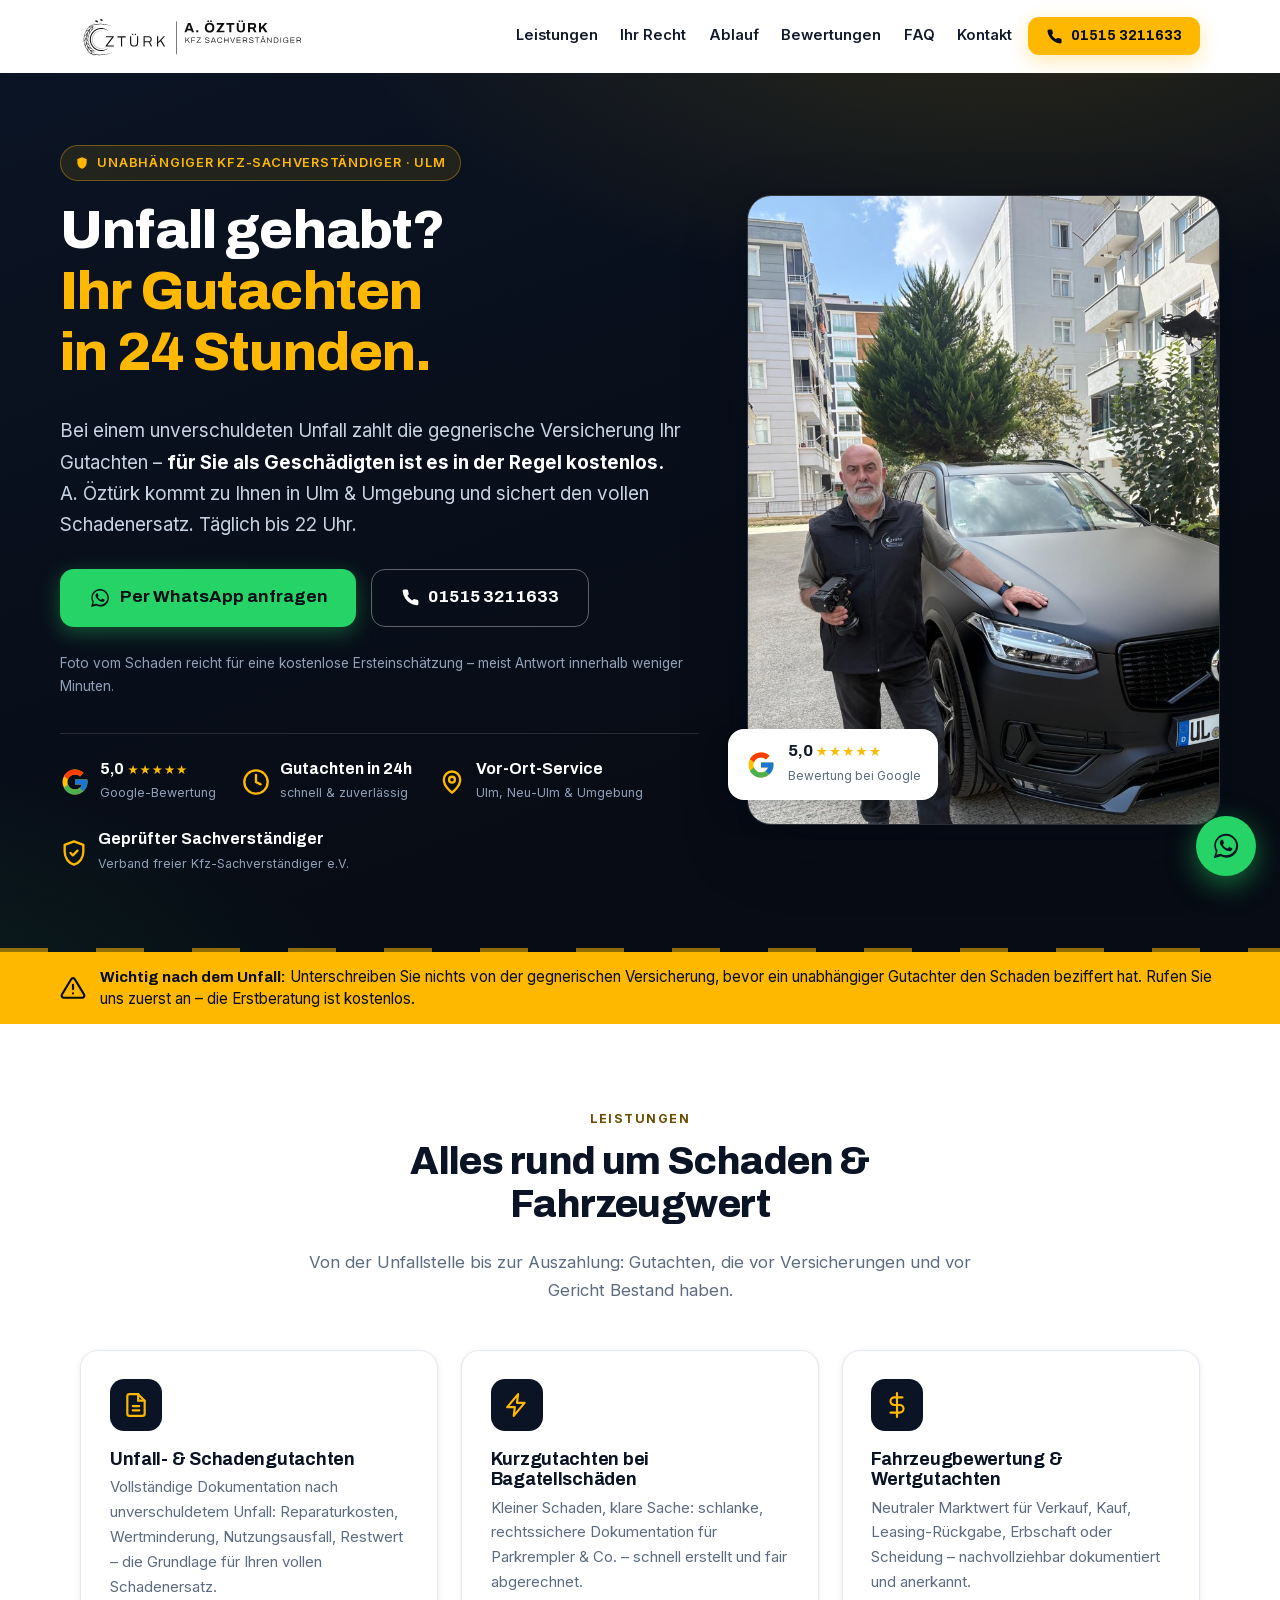
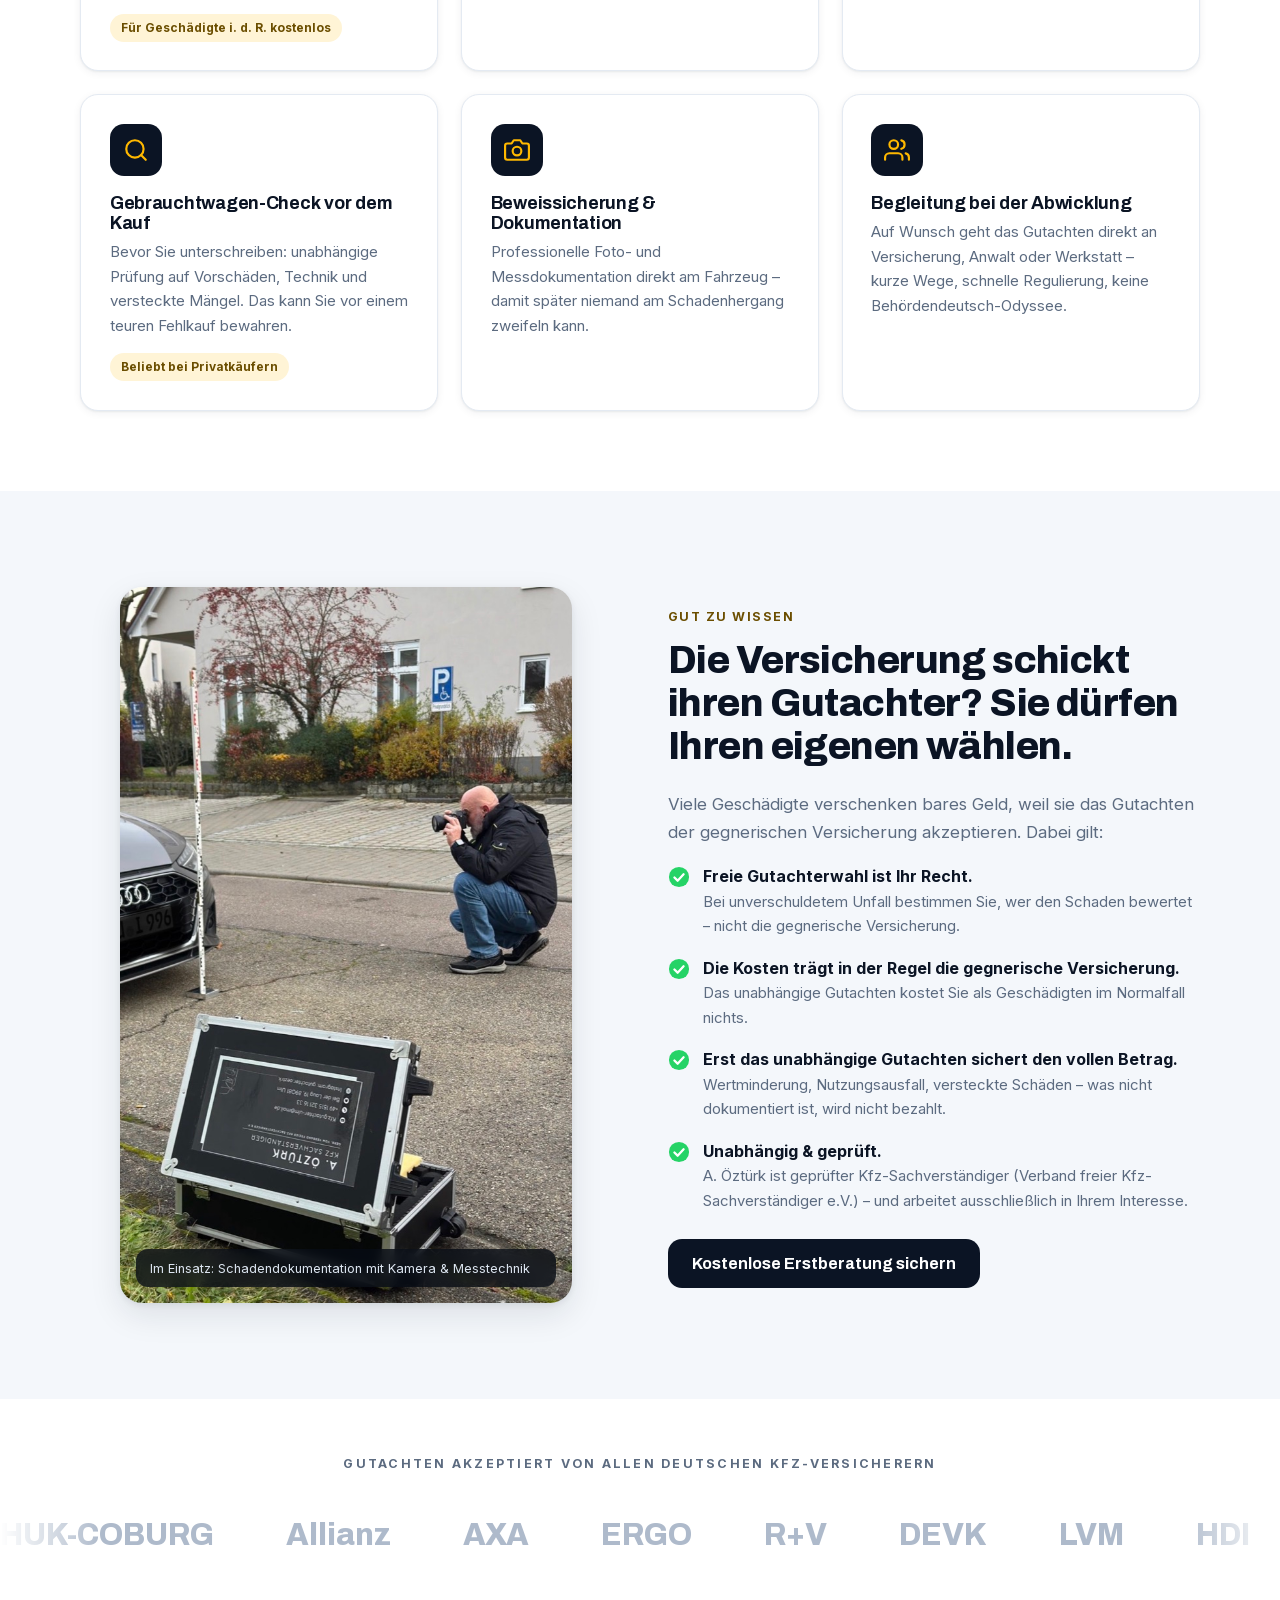
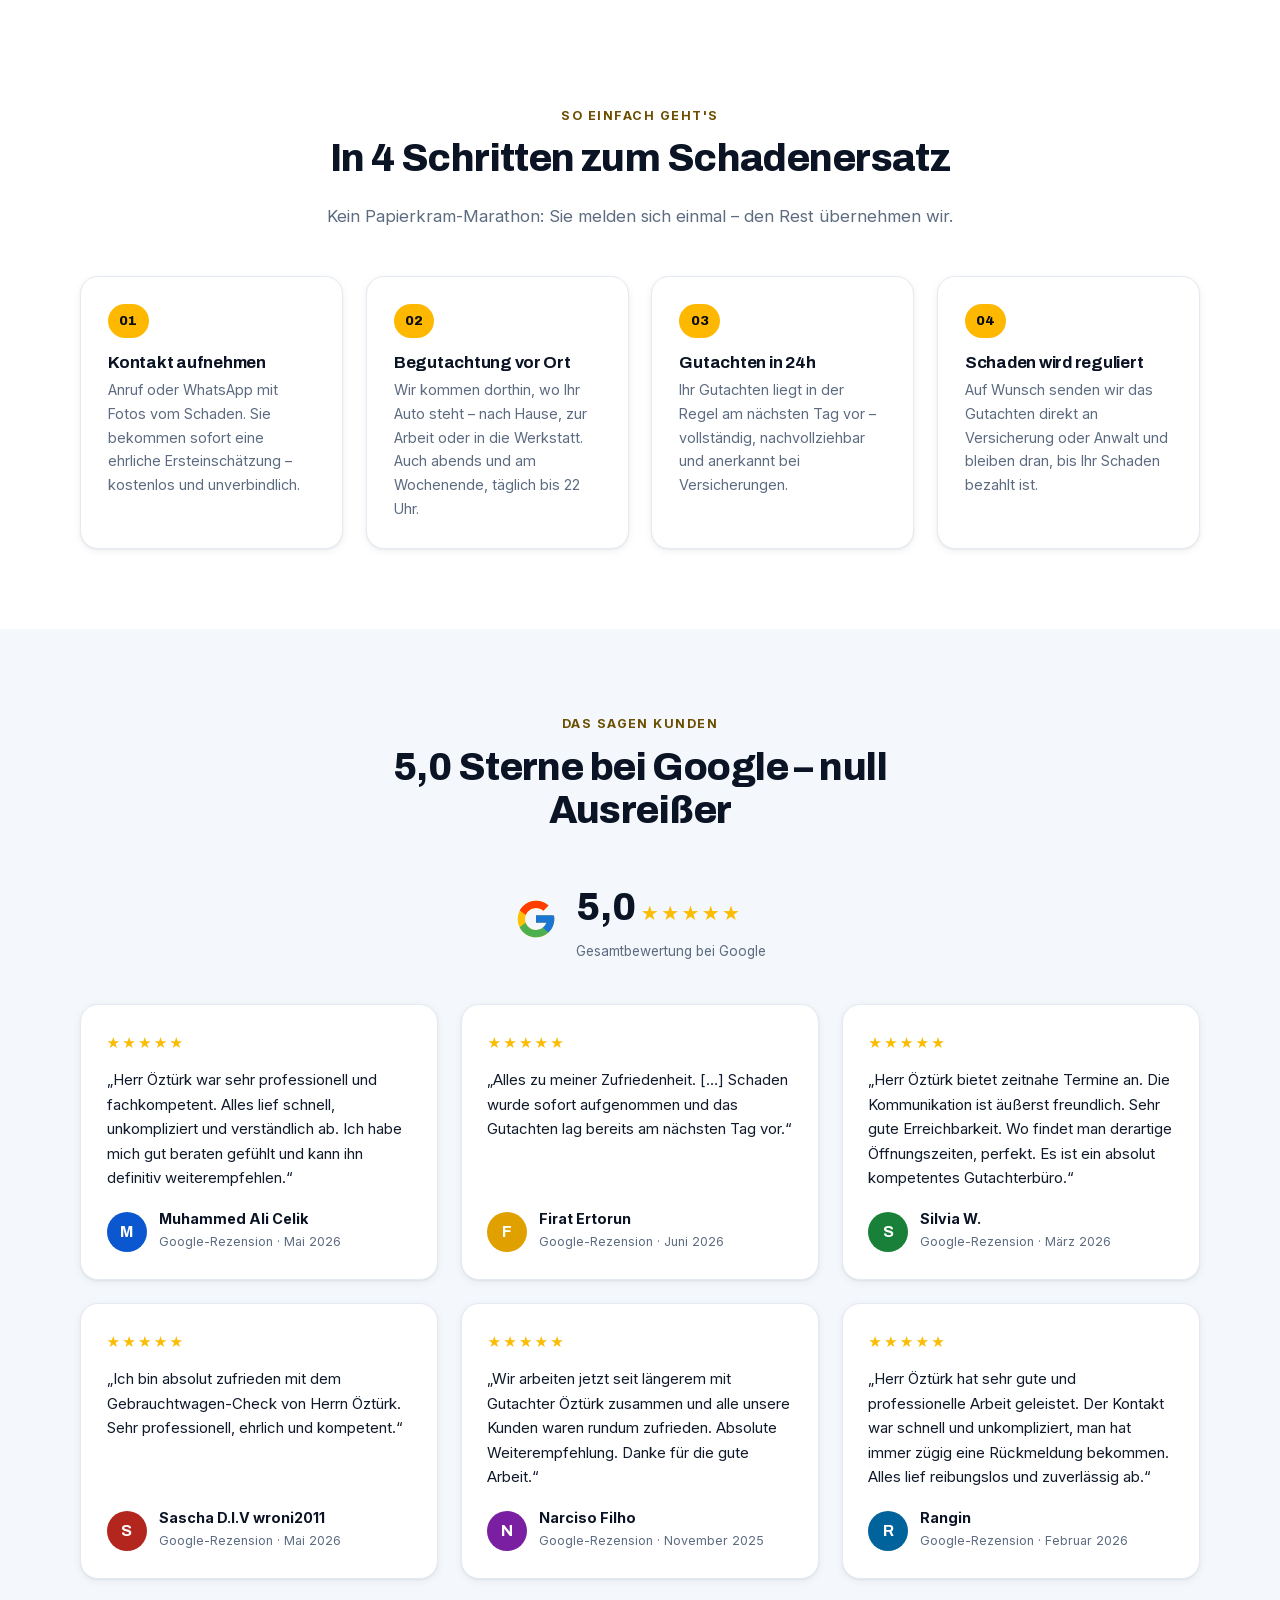
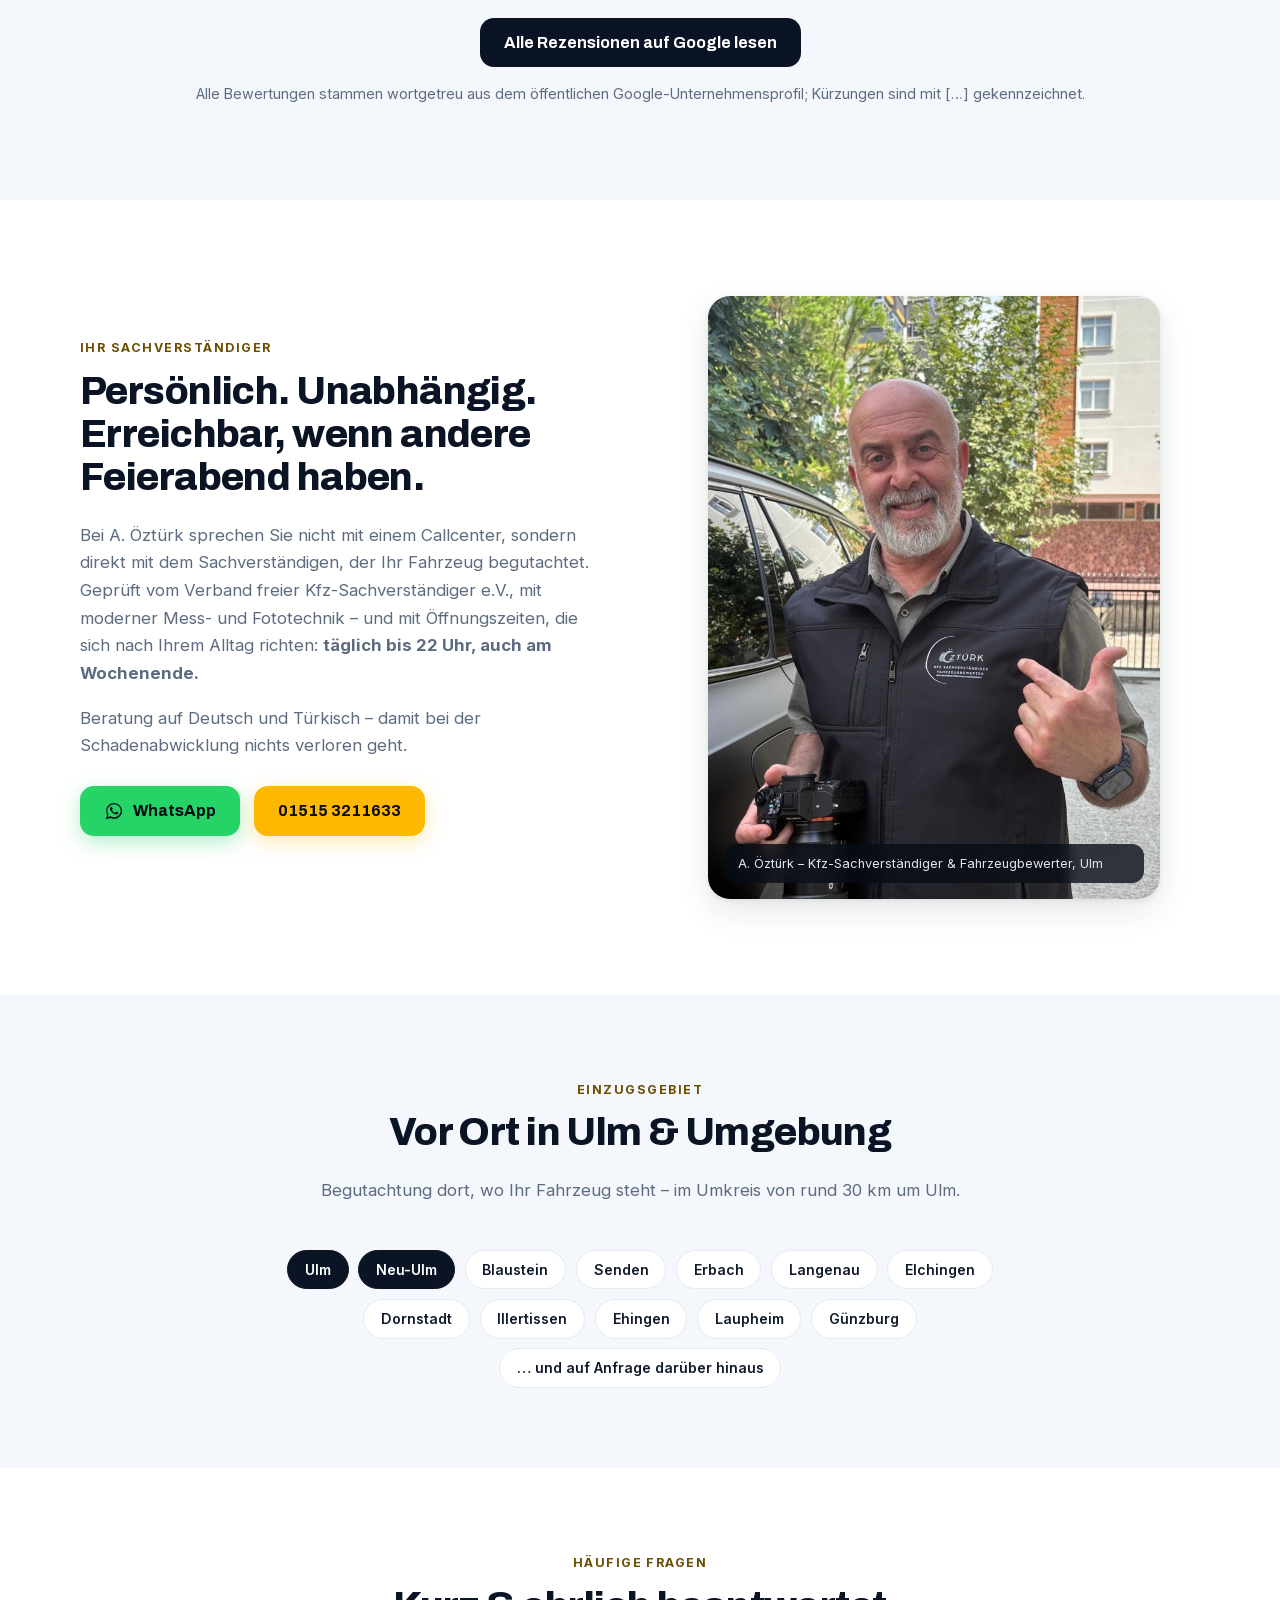
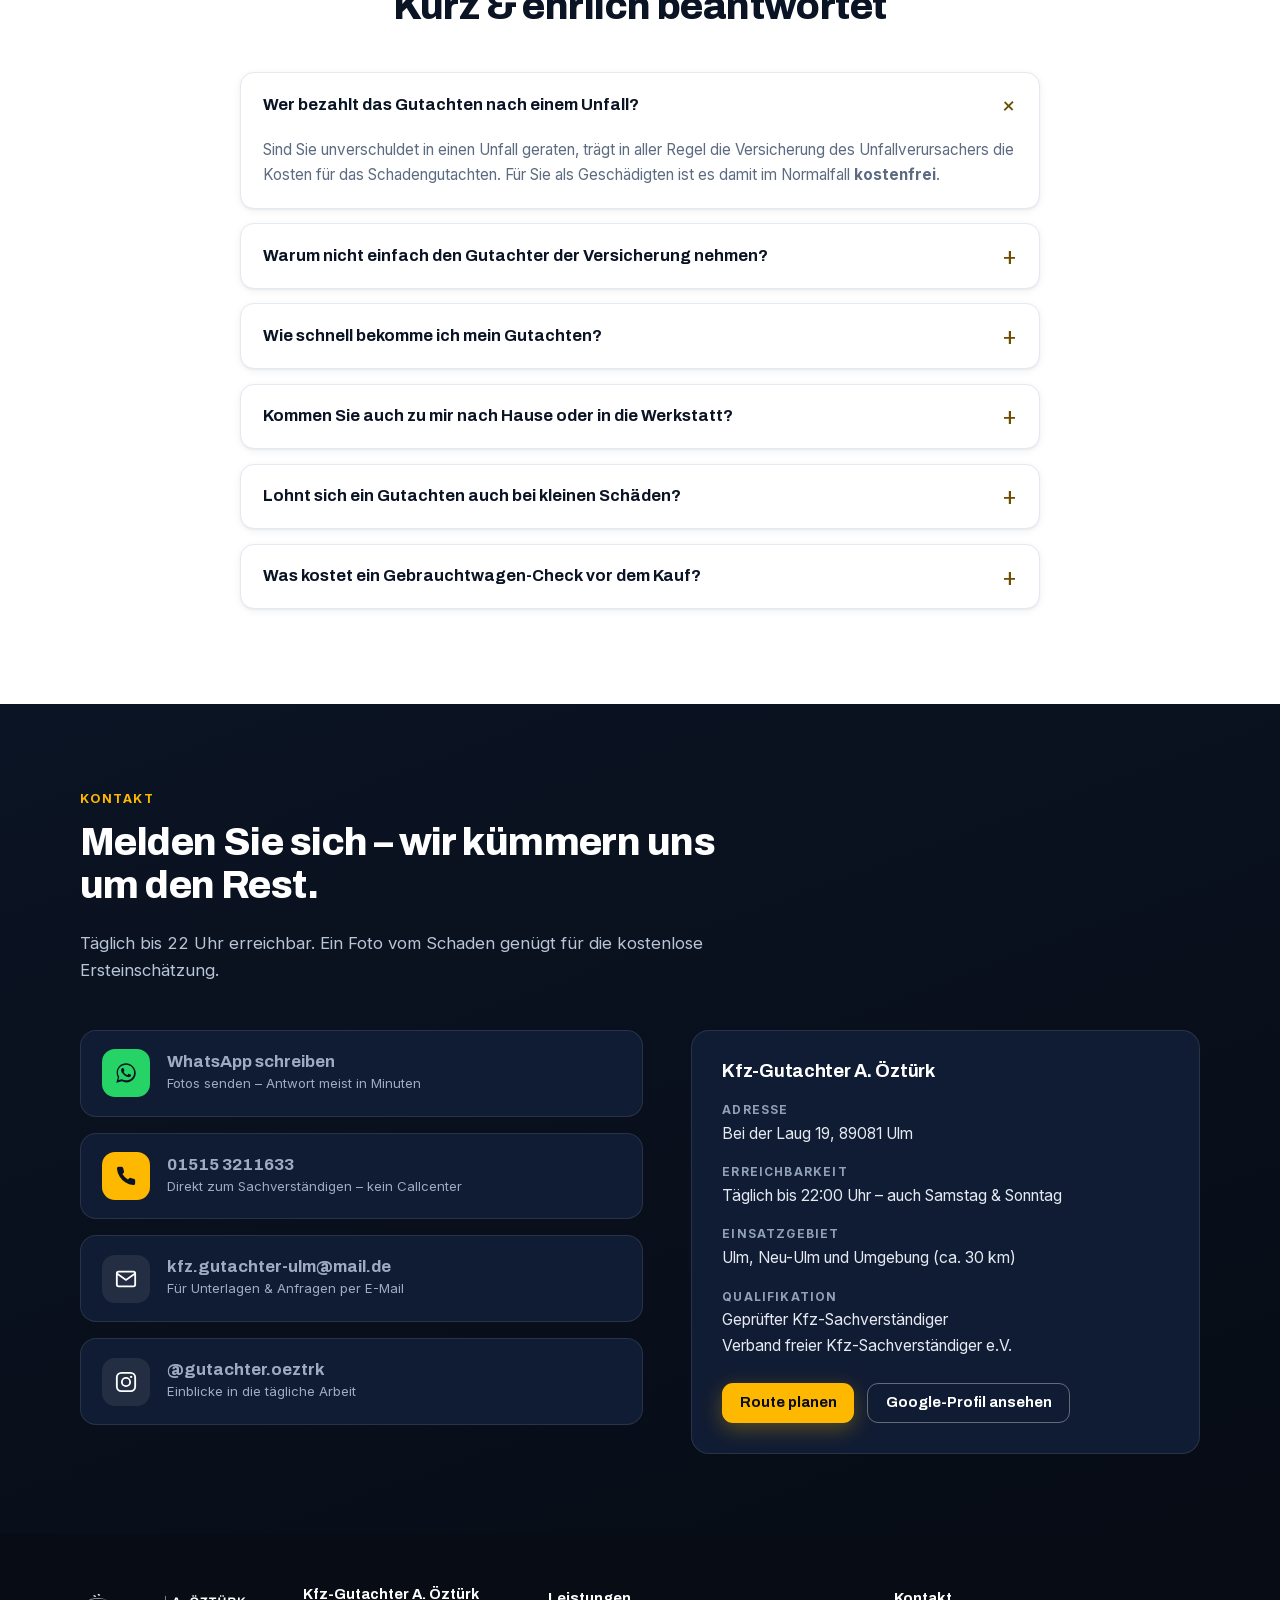
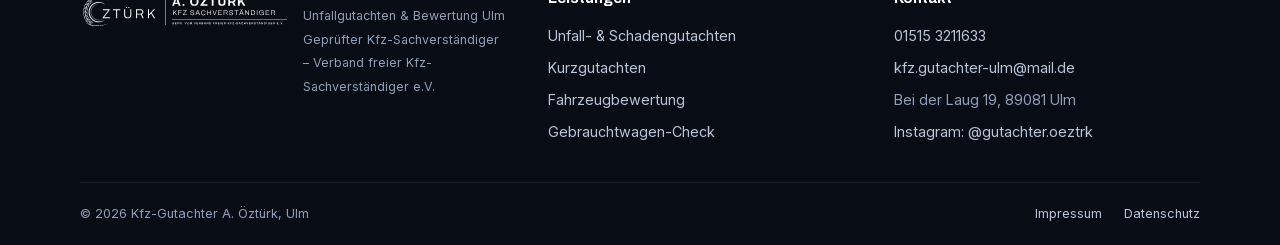
==== commit 4c9d2d11: "Header: volles Logo-Lockup statt Signet+Text (wie Original-Logo) Co-Authored-By: Claude Fable 5 <nor" ====
--- a/index.html
+++ b/index.html
@@ -140,11 +140,7 @@
 <header class="header" id="top">
   <div class="wrap header__in">
     <a class="brand" href="#top" aria-label="Zur Startseite">
-      <img src="assets/logo-mark.svg" alt="" width="41" height="42">
-      <span>
-        <span class="brand__name">A. Öztürk</span>
-        <span class="brand__sub">Kfz-Sachverständiger Ulm</span>
-      </span>
+      <img src="assets/logo-header.svg" alt="A. Öztürk – Kfz-Sachverständiger" width="290" height="52">
     </a>
     <nav class="nav" id="hauptnav" aria-label="Hauptnavigation">
       <a href="#leistungen">Leistungen</a>
--- a/assets/styles.css
+++ b/assets/styles.css
@@ -79,7 +79,7 @@
 .header.is-scrolled{border-color:var(--line);box-shadow:var(--shadow-sm)}
 .header__in{display:flex;align-items:center;gap:1rem;min-height:72px}
 .brand{display:flex;align-items:center;gap:.7rem;text-decoration:none;margin-right:auto}
-.brand img{height:42px;width:auto}
+.brand img{height:52px;width:auto}
 .brand__name{font-family:var(--font-head);font-weight:800;font-size:1.02rem;line-height:1.12;color:var(--navy-900)}
 .brand__sub{display:block;font-weight:500;font-size:.68rem;letter-spacing:.1em;text-transform:uppercase;color:var(--muted)}
 .nav{display:flex;gap:1.4rem;align-items:center}
@@ -437,6 +437,7 @@
 }
 @media (max-width:760px){
   .header__cta .btn--phone{display:none}
+  .brand img{height:40px}
   .section{padding:3.6rem 0}
   .grid-3,.reviews,.steps{grid-template-columns:1fr}
   .hero__badge{left:.8rem;bottom:.9rem;padding:.65rem .9rem}
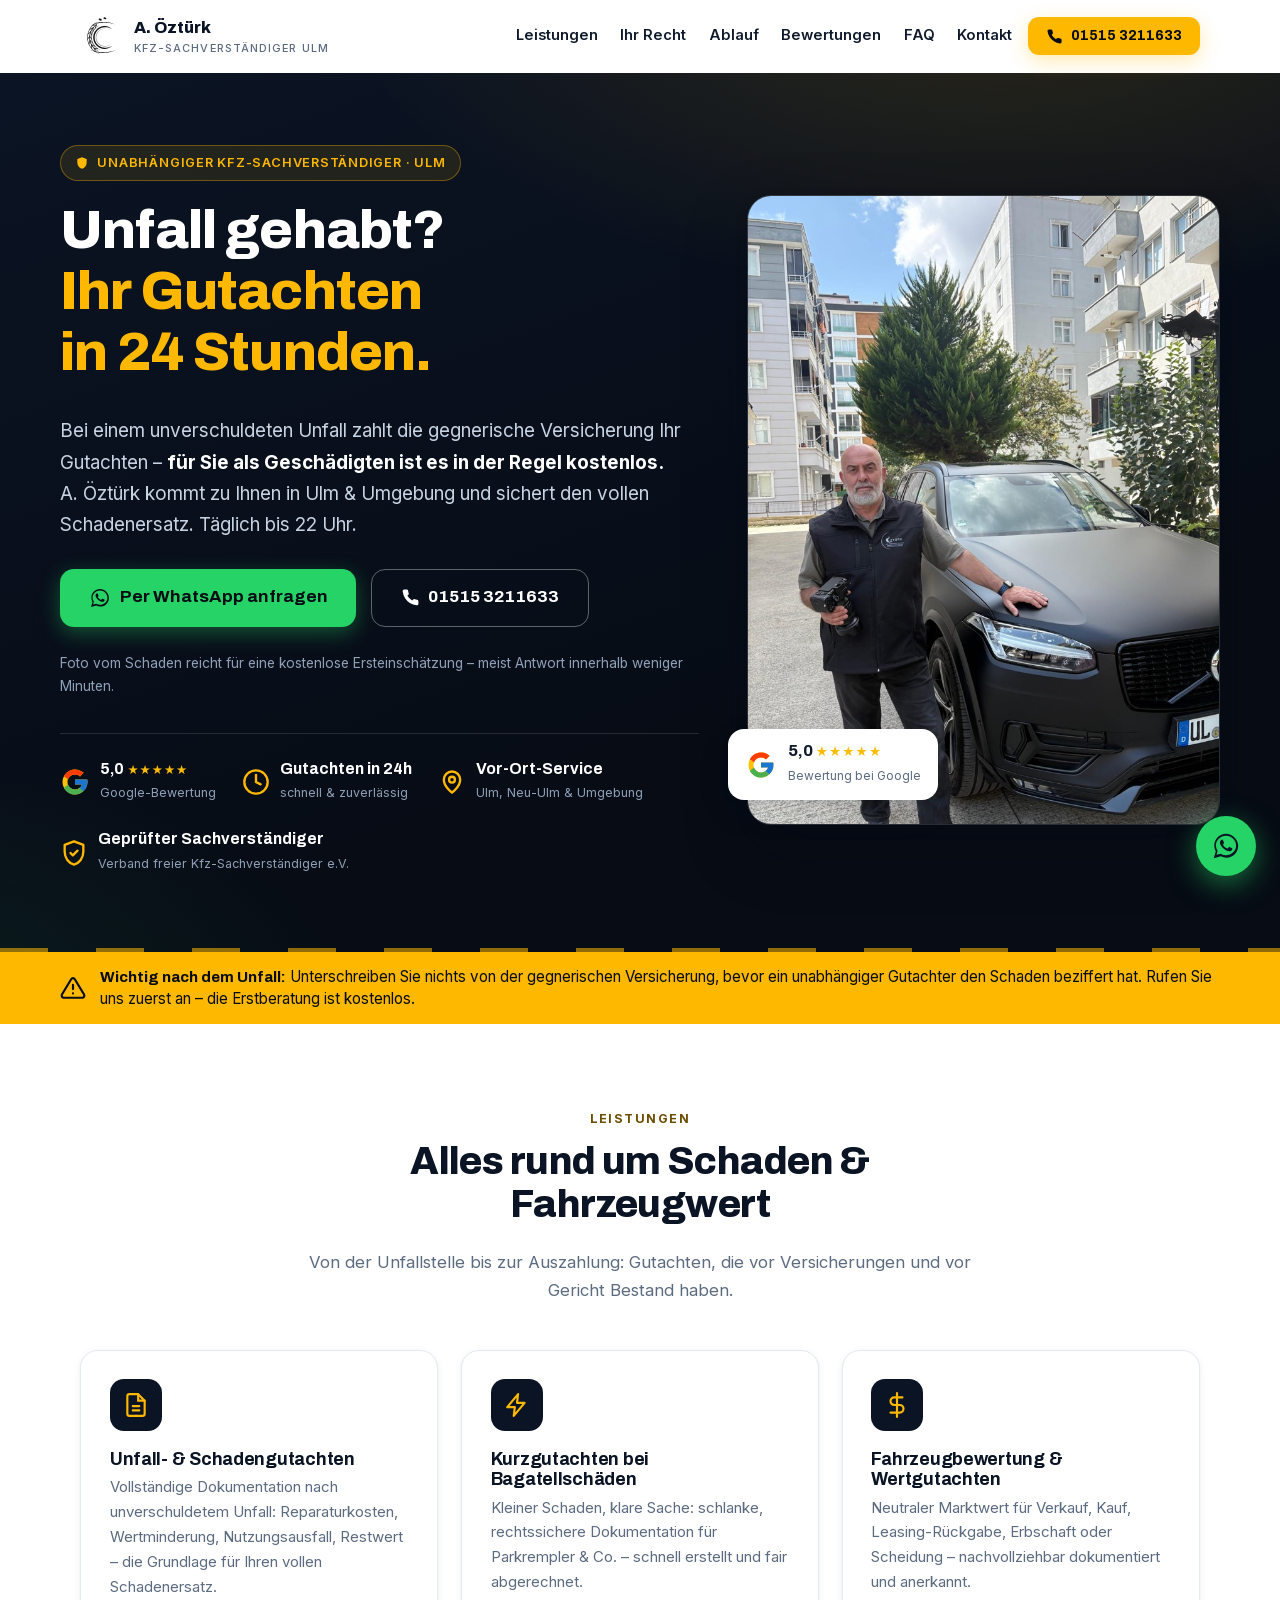
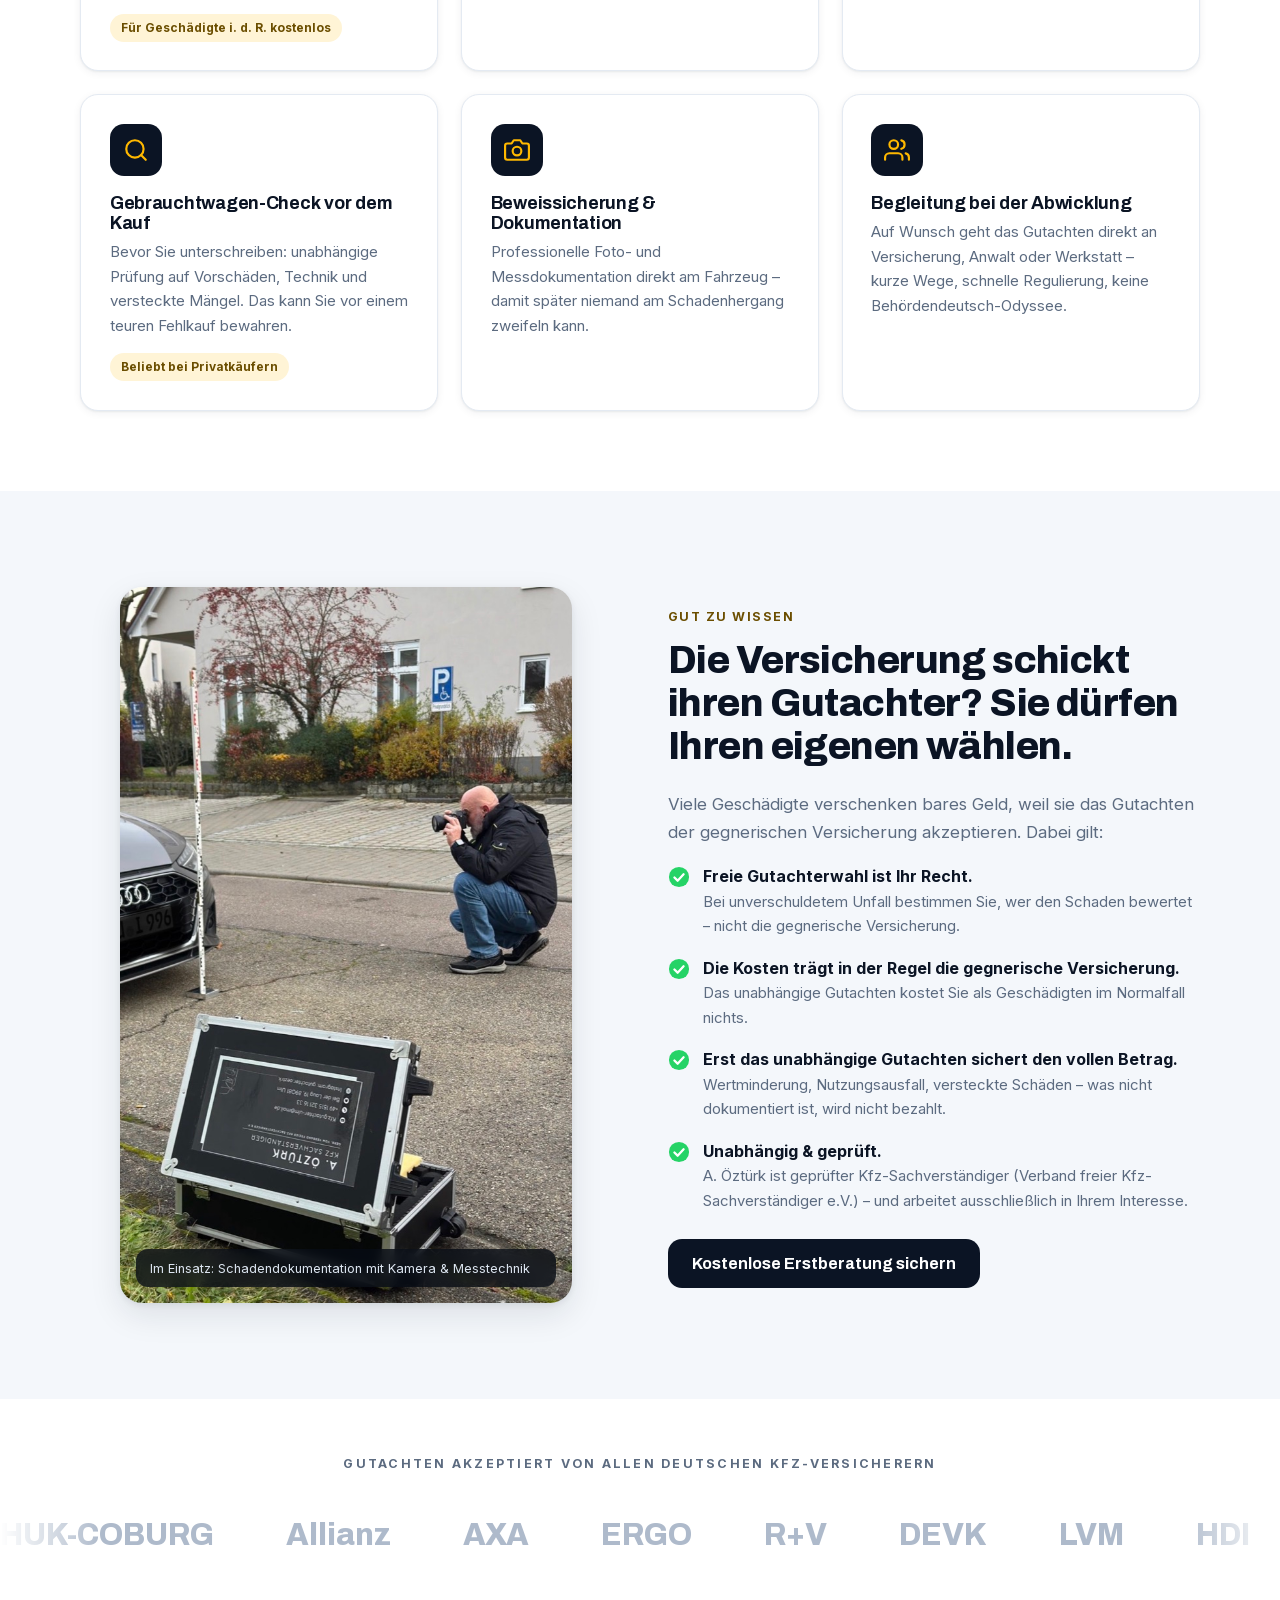
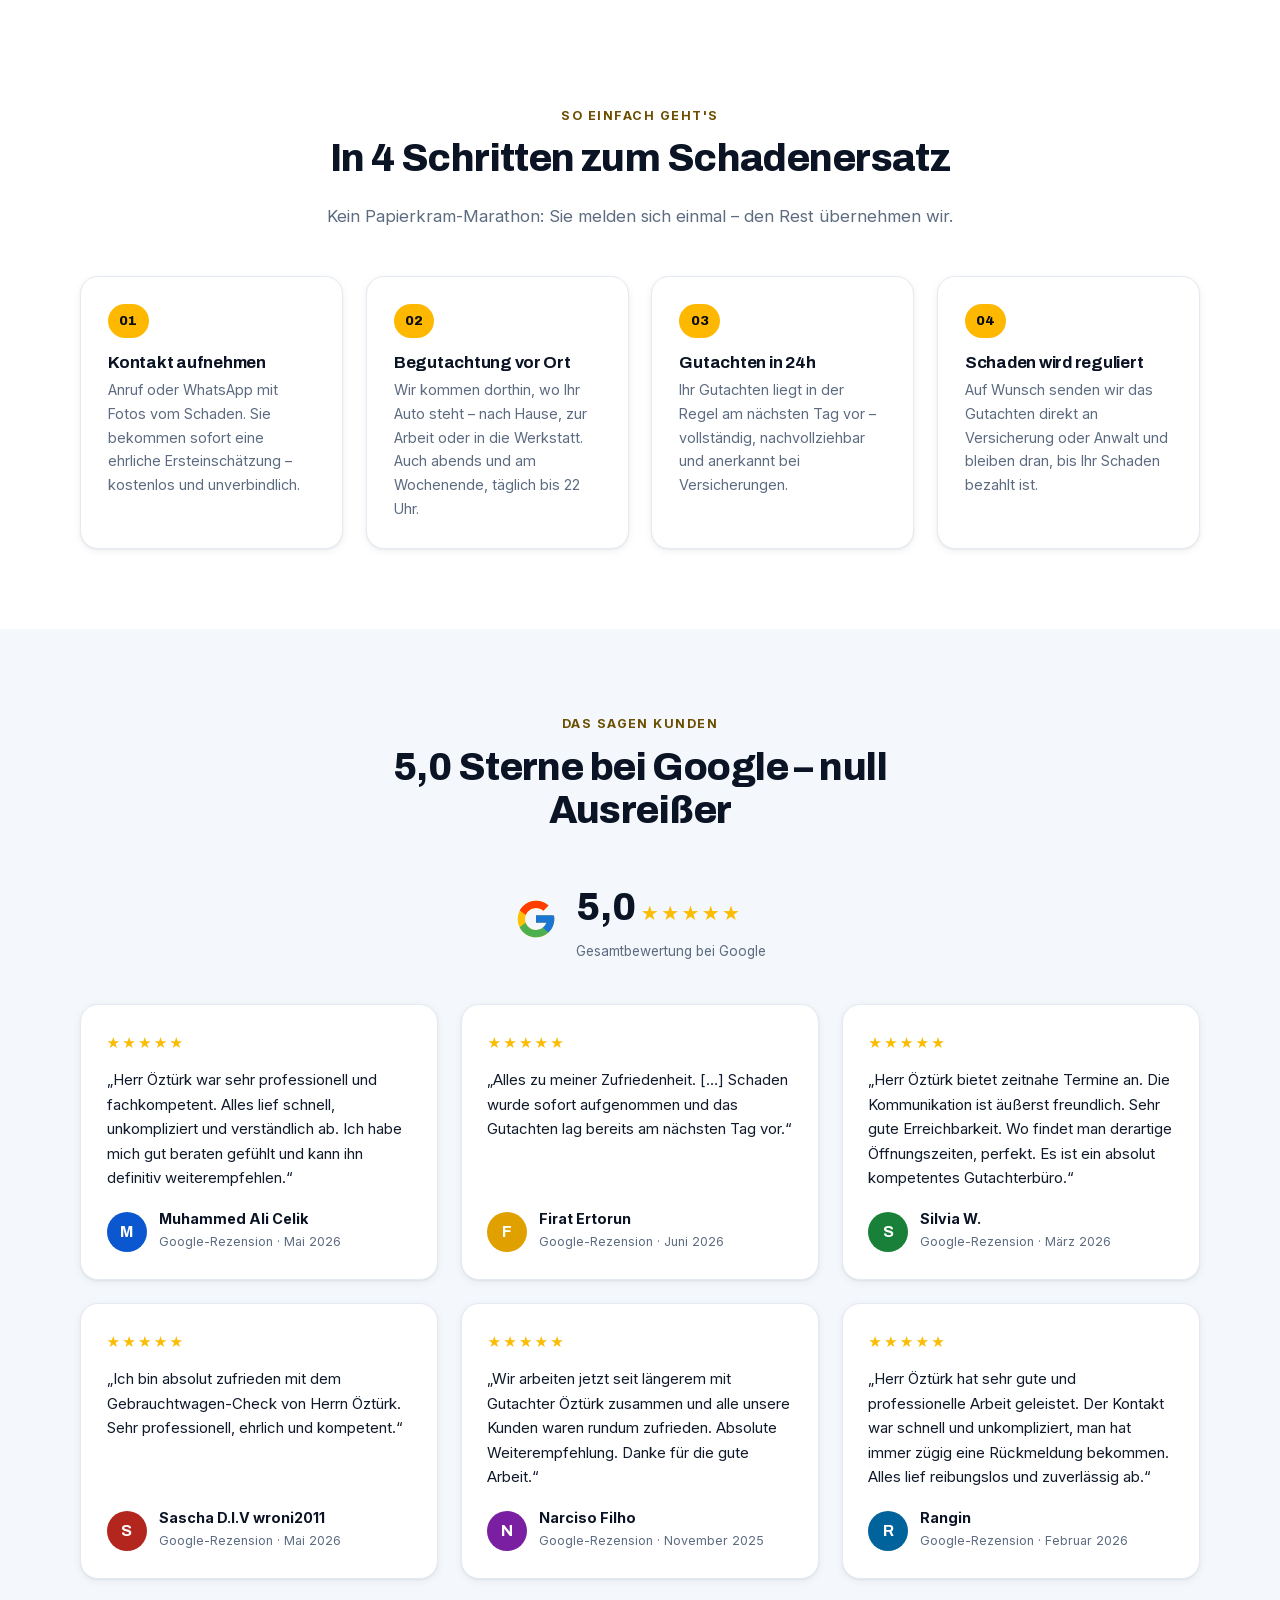
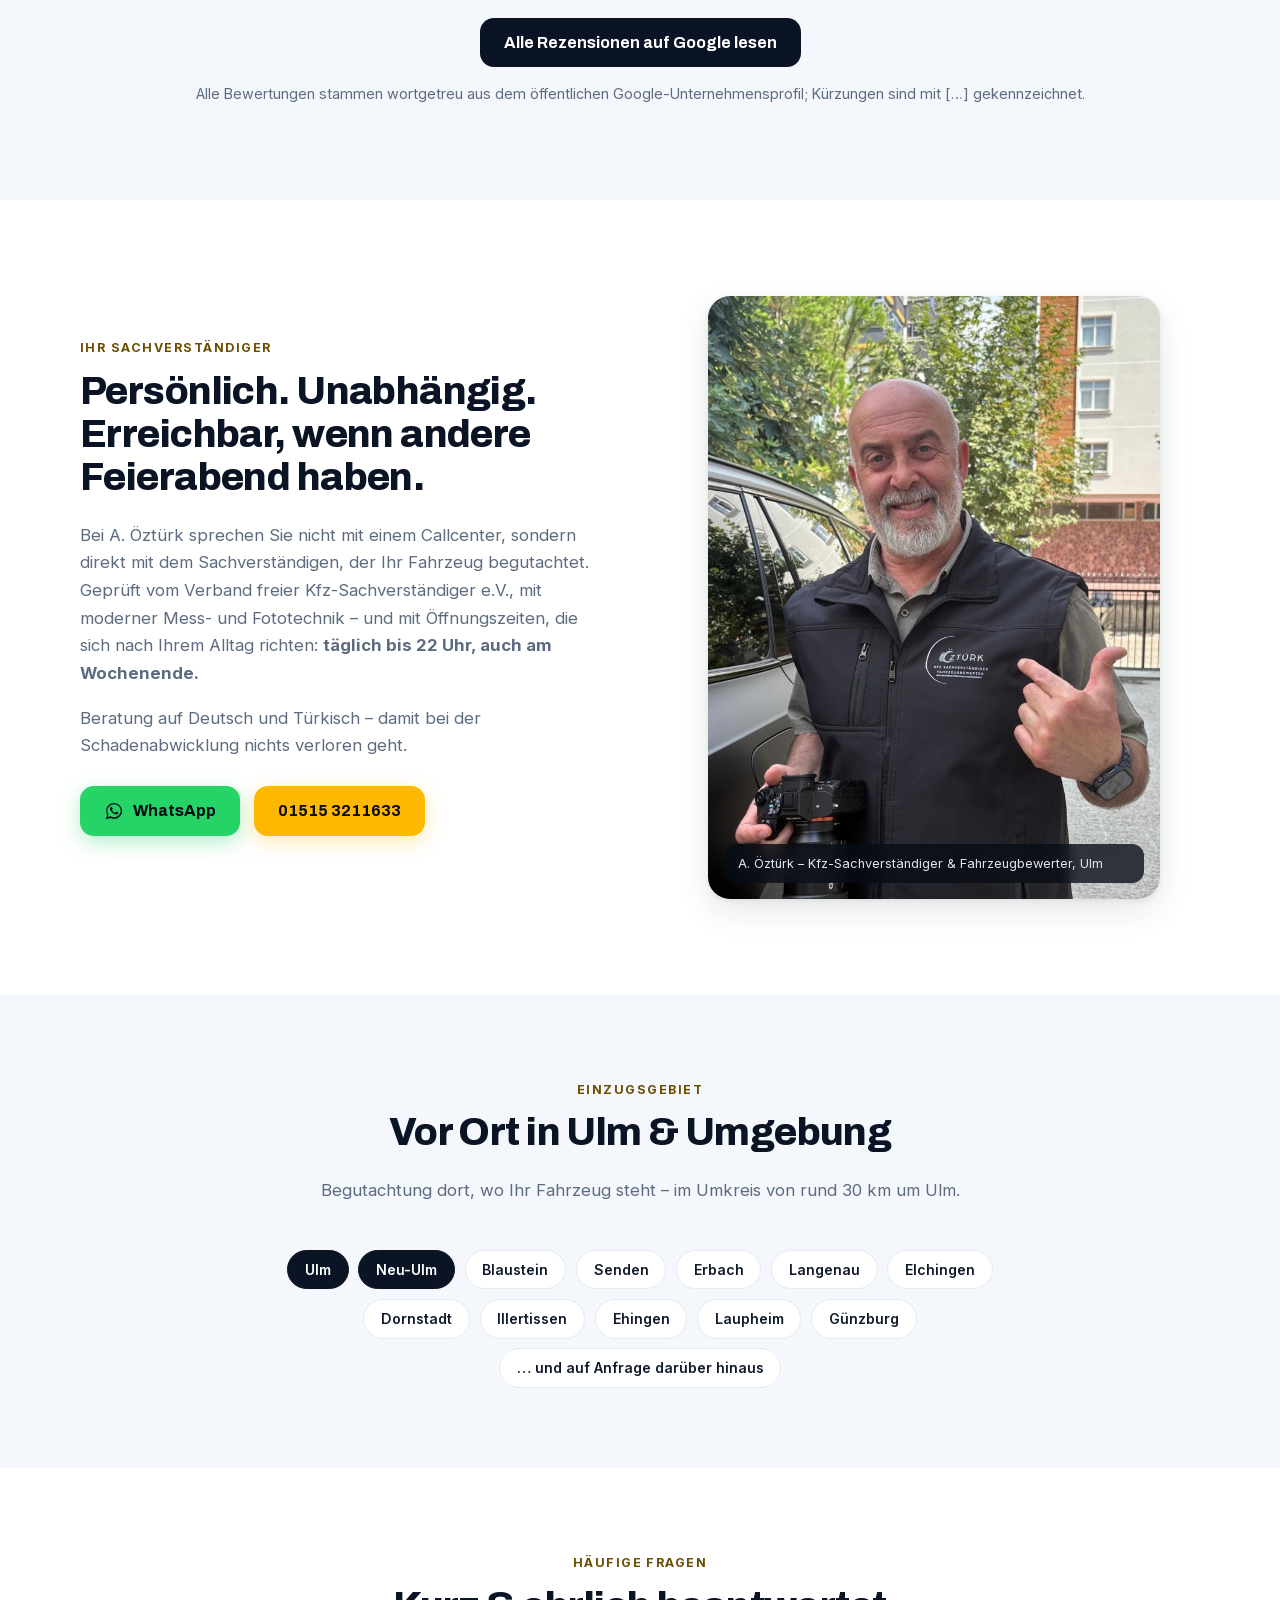
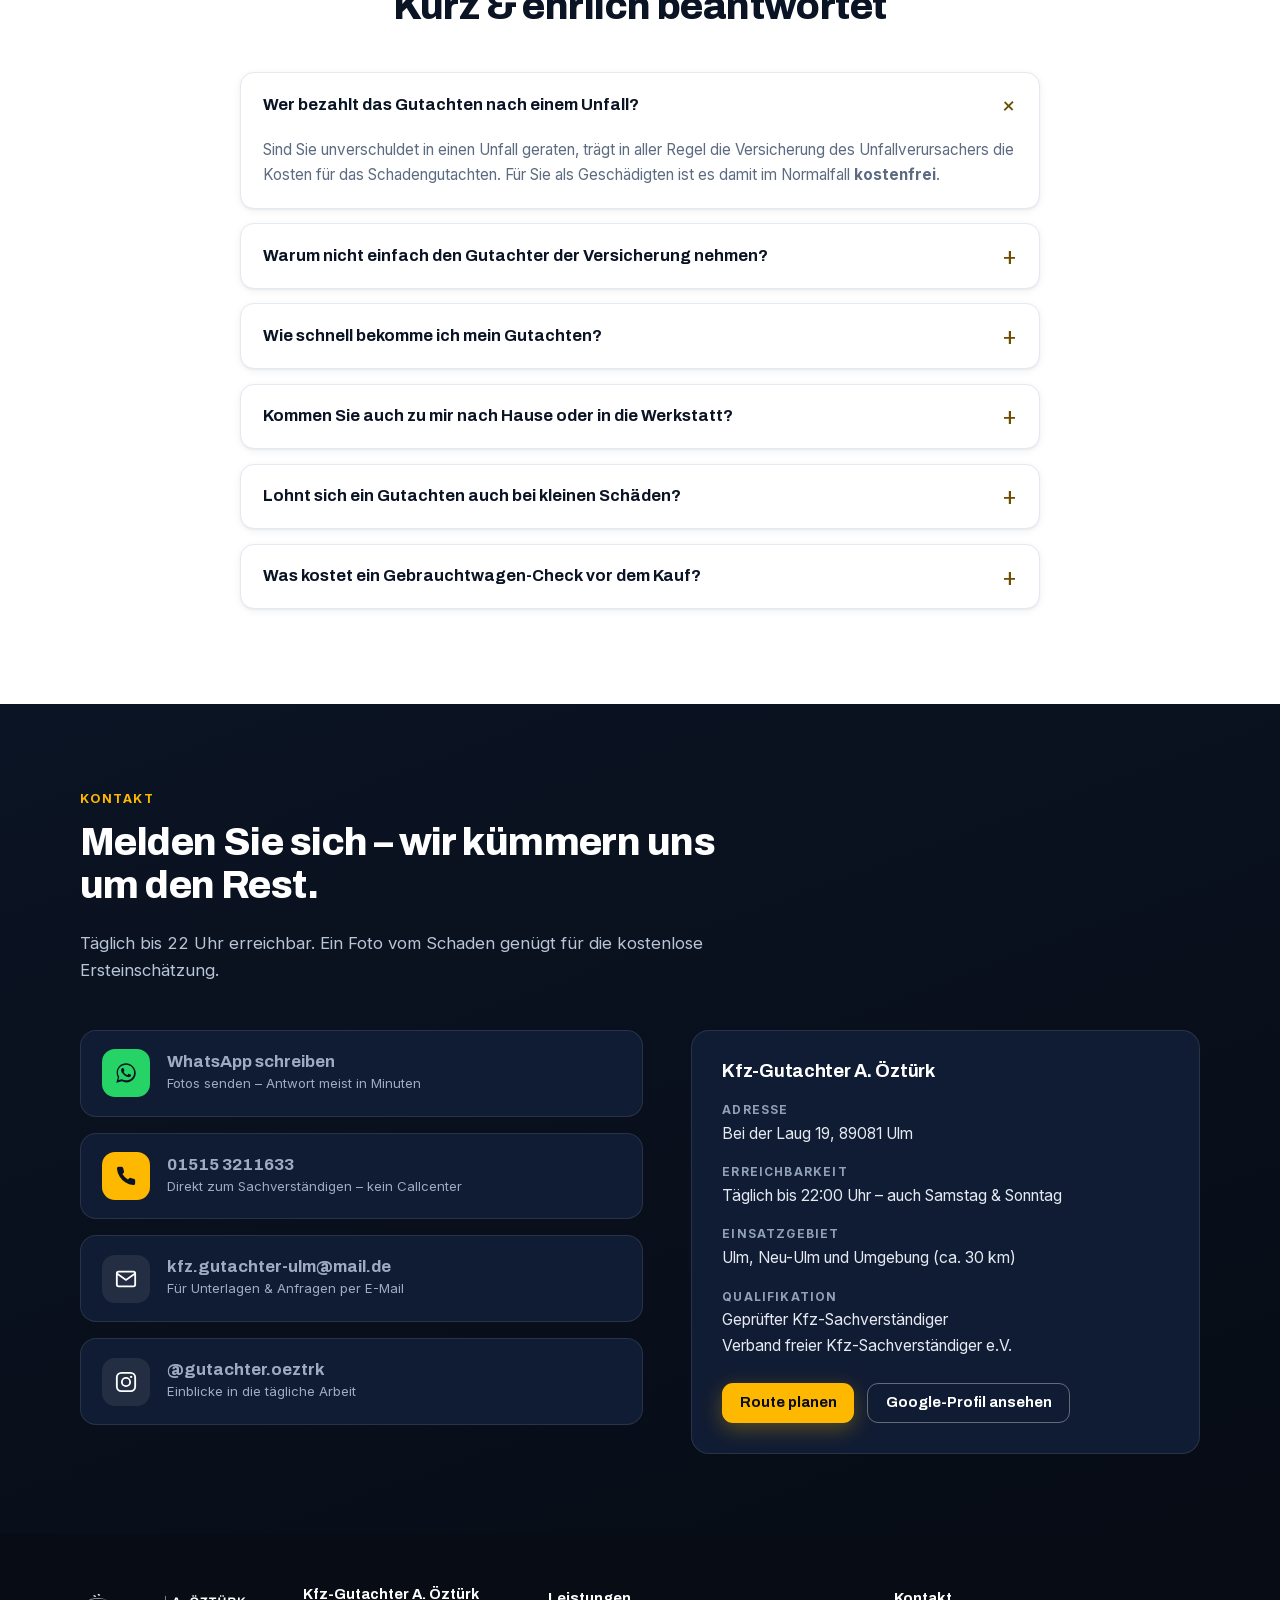
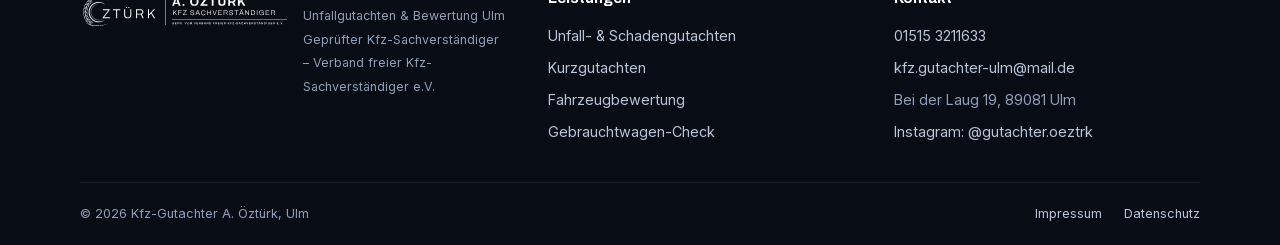
==== commit 88fdec1b: "Header: kompakte Marke (verstärktes Signet + Namenszug), Favicon kräftiger - logo-mark.svg mit 1,35x" ====
--- a/index.html
+++ b/index.html
@@ -140,7 +140,11 @@
 <header class="header" id="top">
   <div class="wrap header__in">
     <a class="brand" href="#top" aria-label="Zur Startseite">
-      <img src="assets/logo-header.svg" alt="A. Öztürk – Kfz-Sachverständiger" width="290" height="52">
+      <img src="assets/logo-mark.svg" alt="" width="43" height="44">
+      <span>
+        <span class="brand__name">A. Öztürk</span>
+        <span class="brand__sub">Kfz-Sachverständiger Ulm</span>
+      </span>
     </a>
     <nav class="nav" id="hauptnav" aria-label="Hauptnavigation">
       <a href="#leistungen">Leistungen</a>
--- a/assets/styles.css
+++ b/assets/styles.css
@@ -79,7 +79,7 @@
 .header.is-scrolled{border-color:var(--line);box-shadow:var(--shadow-sm)}
 .header__in{display:flex;align-items:center;gap:1rem;min-height:72px}
 .brand{display:flex;align-items:center;gap:.7rem;text-decoration:none;margin-right:auto}
-.brand img{height:52px;width:auto}
+.brand img{height:44px;width:auto}
 .brand__name{font-family:var(--font-head);font-weight:800;font-size:1.02rem;line-height:1.12;color:var(--navy-900)}
 .brand__sub{display:block;font-weight:500;font-size:.68rem;letter-spacing:.1em;text-transform:uppercase;color:var(--muted)}
 .nav{display:flex;gap:1.4rem;align-items:center}
@@ -437,7 +437,7 @@
 }
 @media (max-width:760px){
   .header__cta .btn--phone{display:none}
-  .brand img{height:40px}
+
   .section{padding:3.6rem 0}
   .grid-3,.reviews,.steps{grid-template-columns:1fr}
   .hero__badge{left:.8rem;bottom:.9rem;padding:.65rem .9rem}
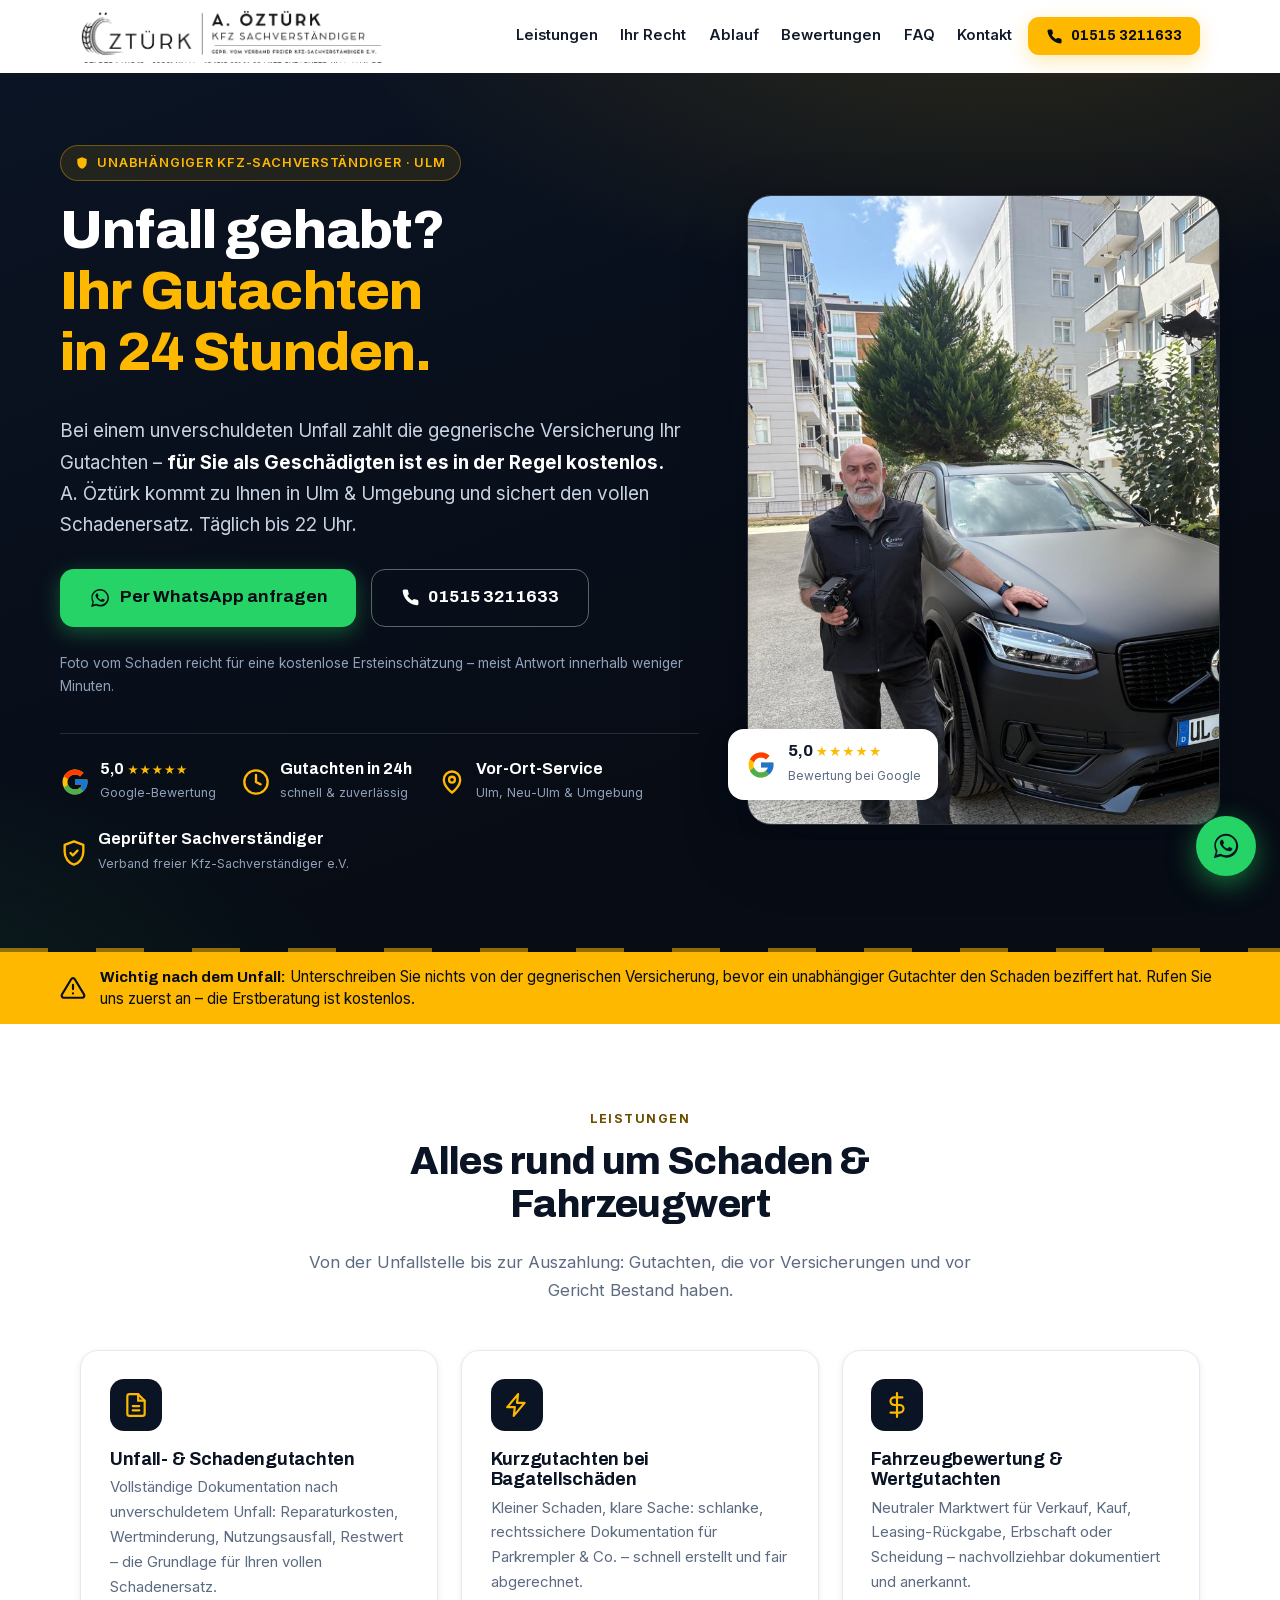
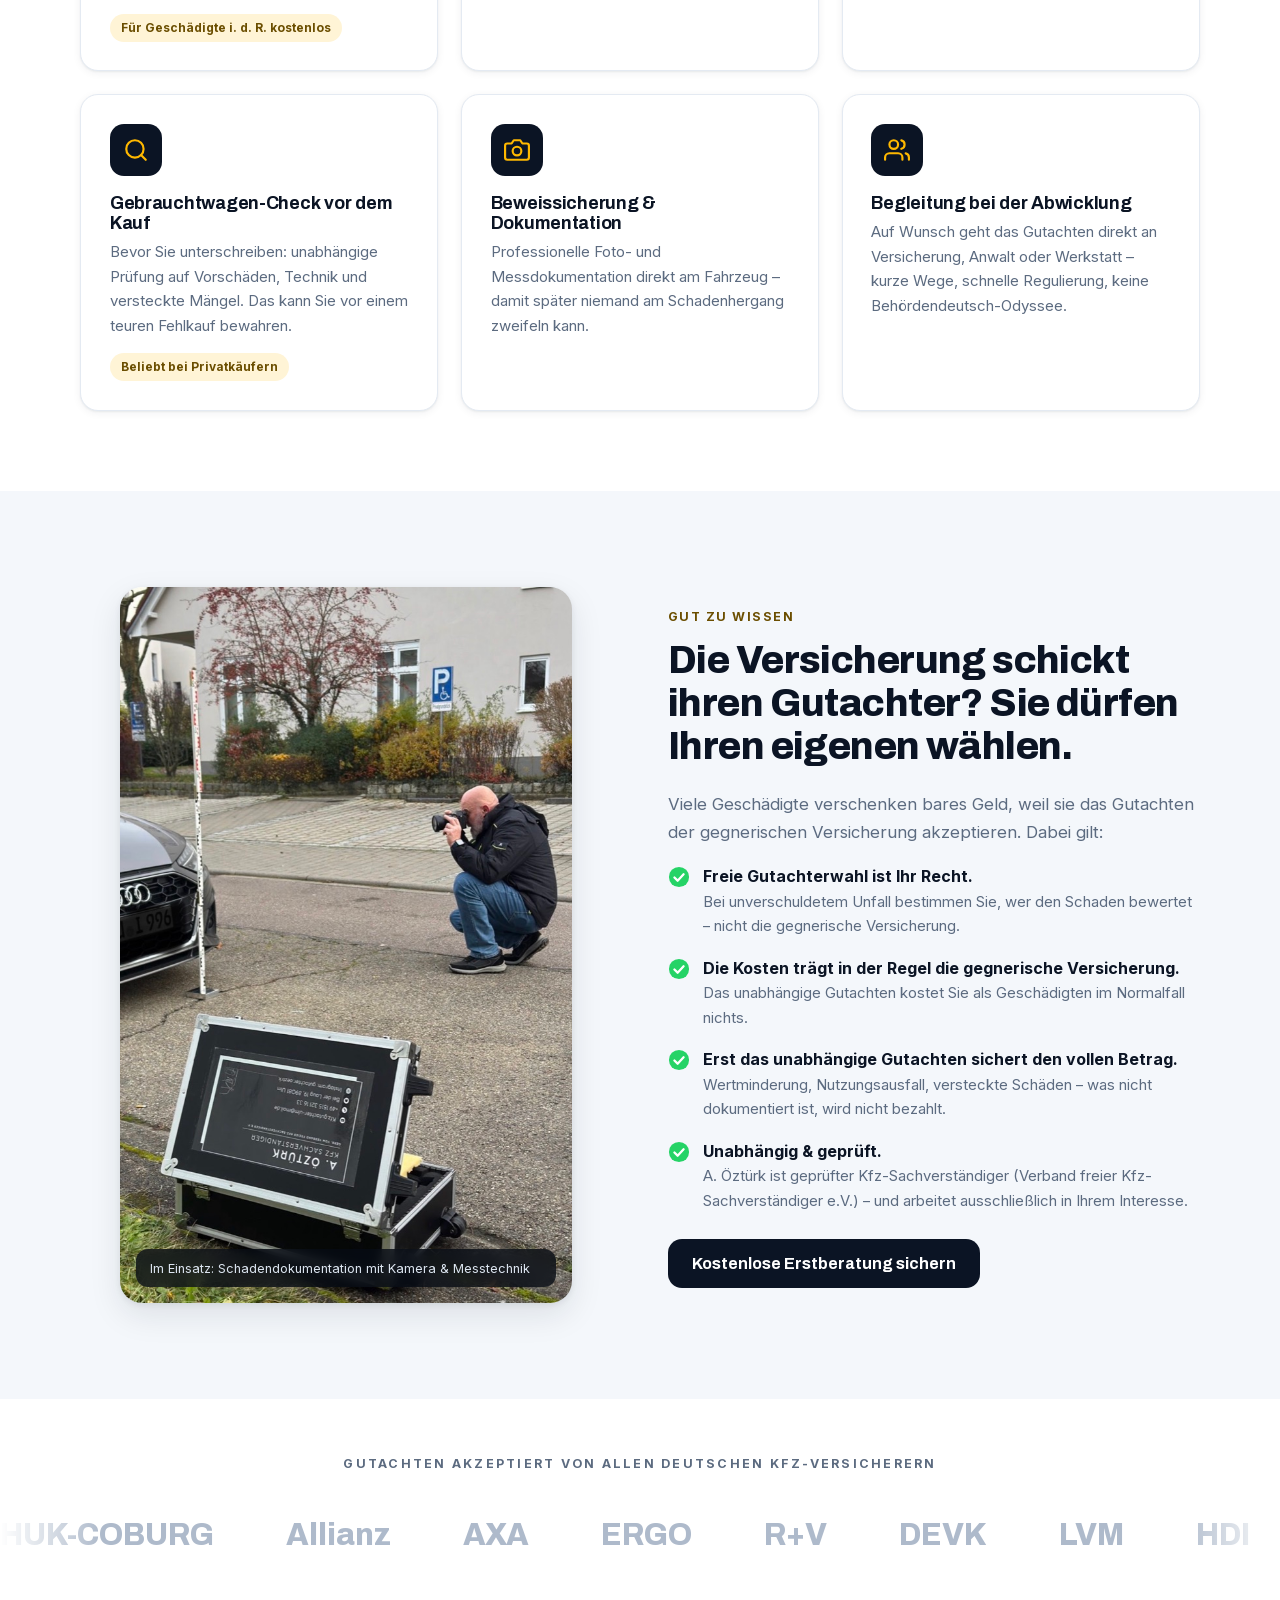
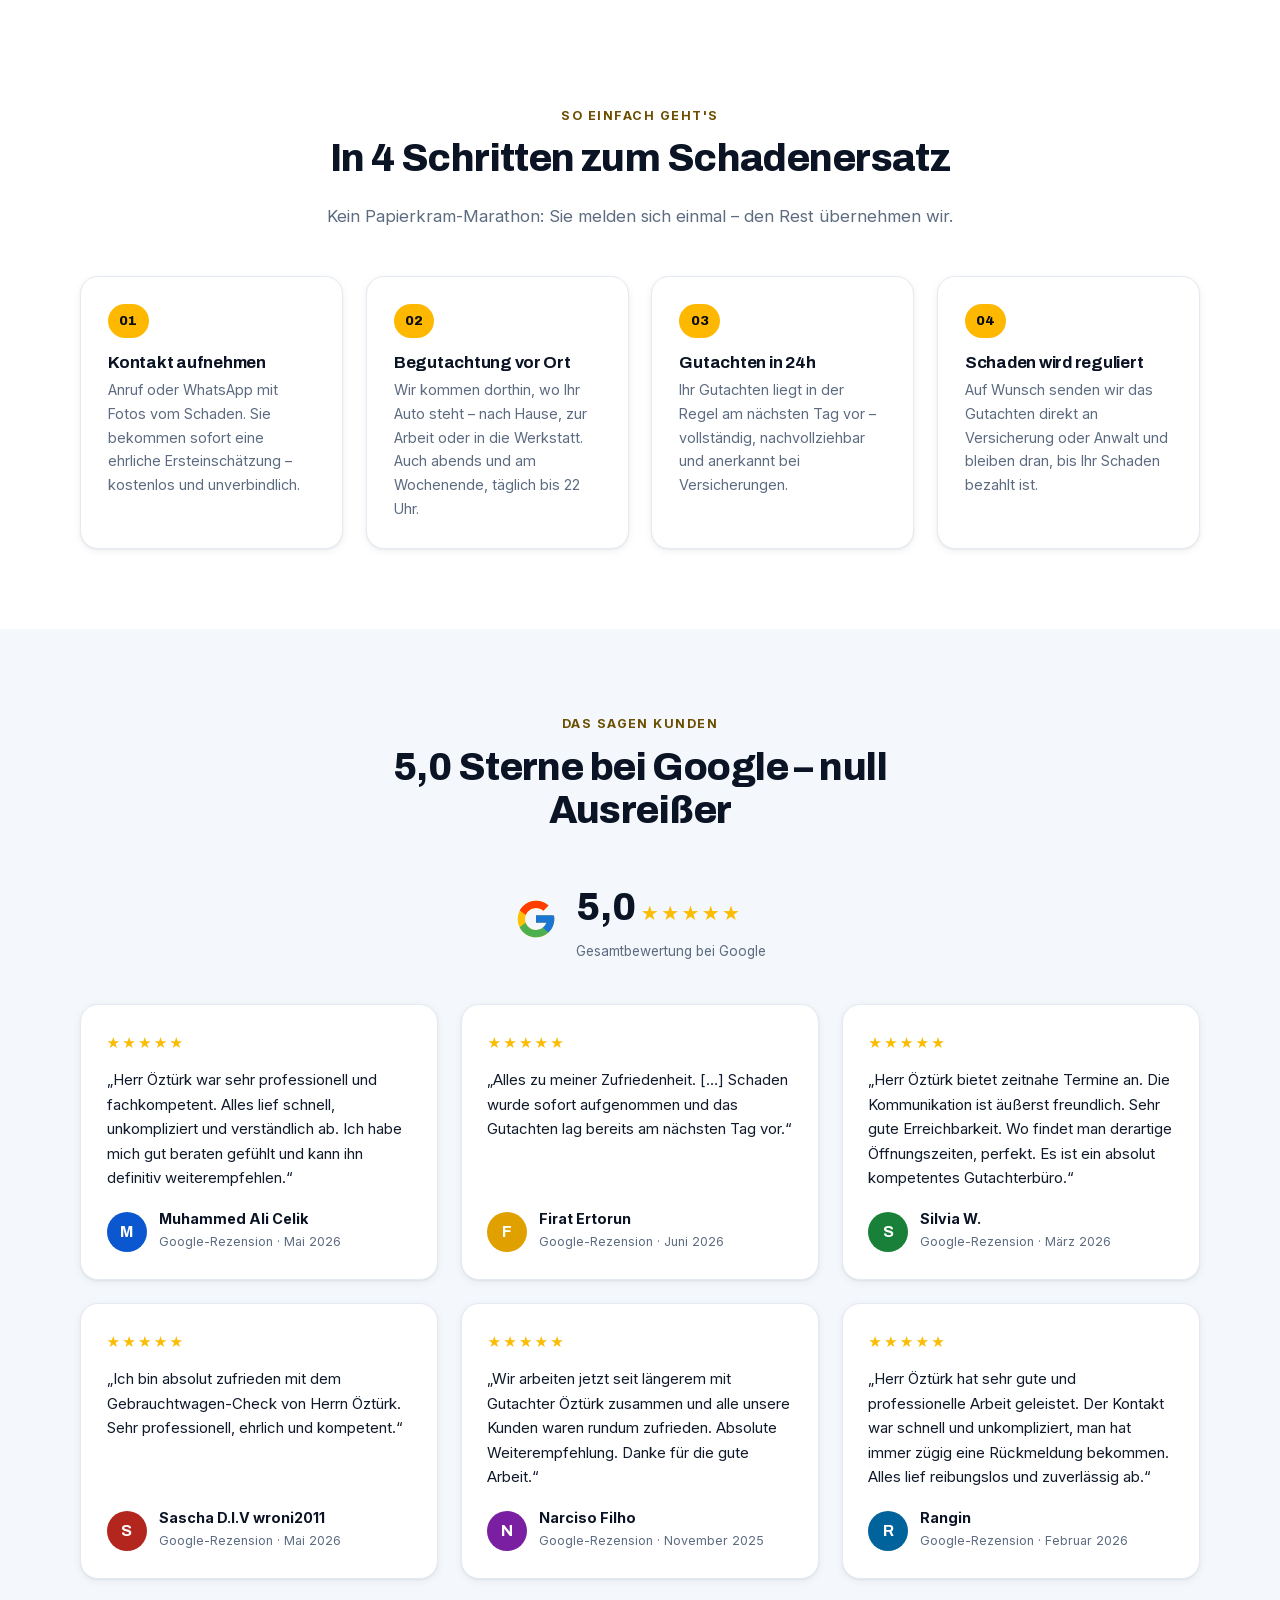
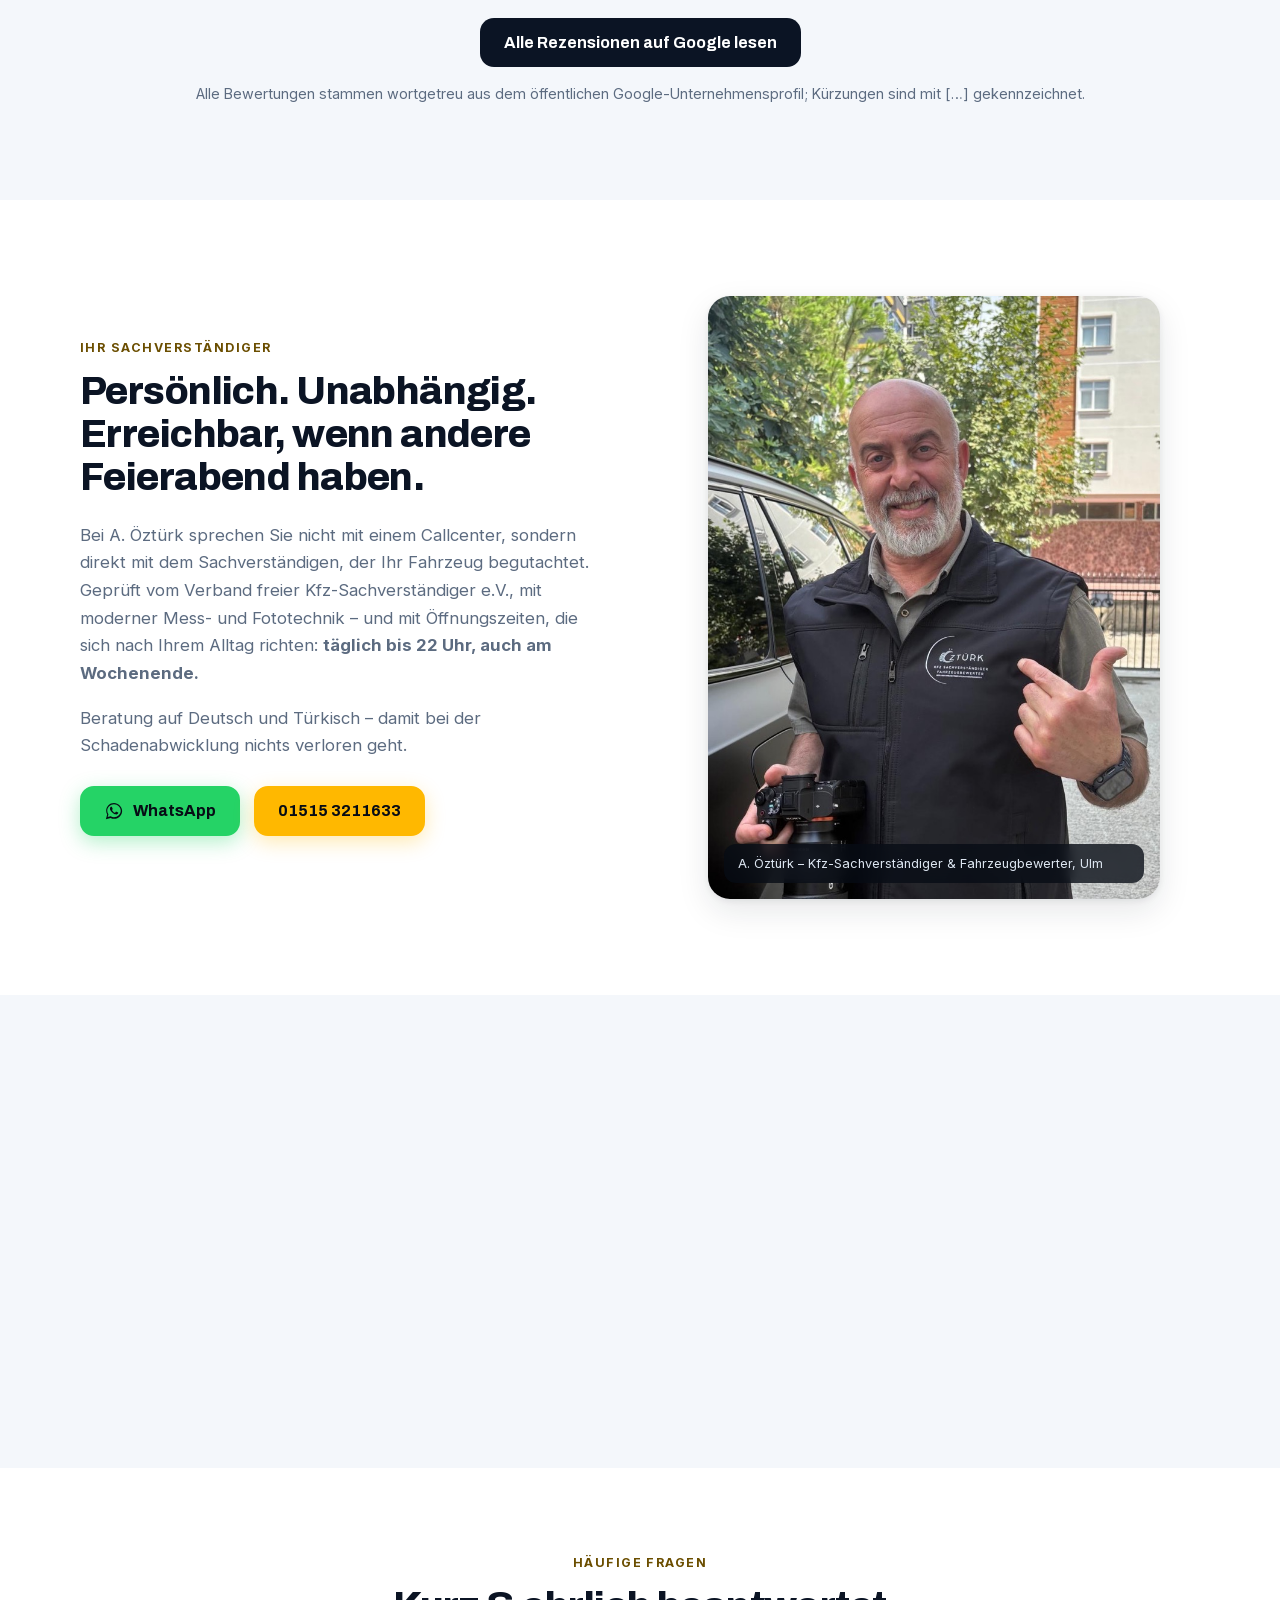
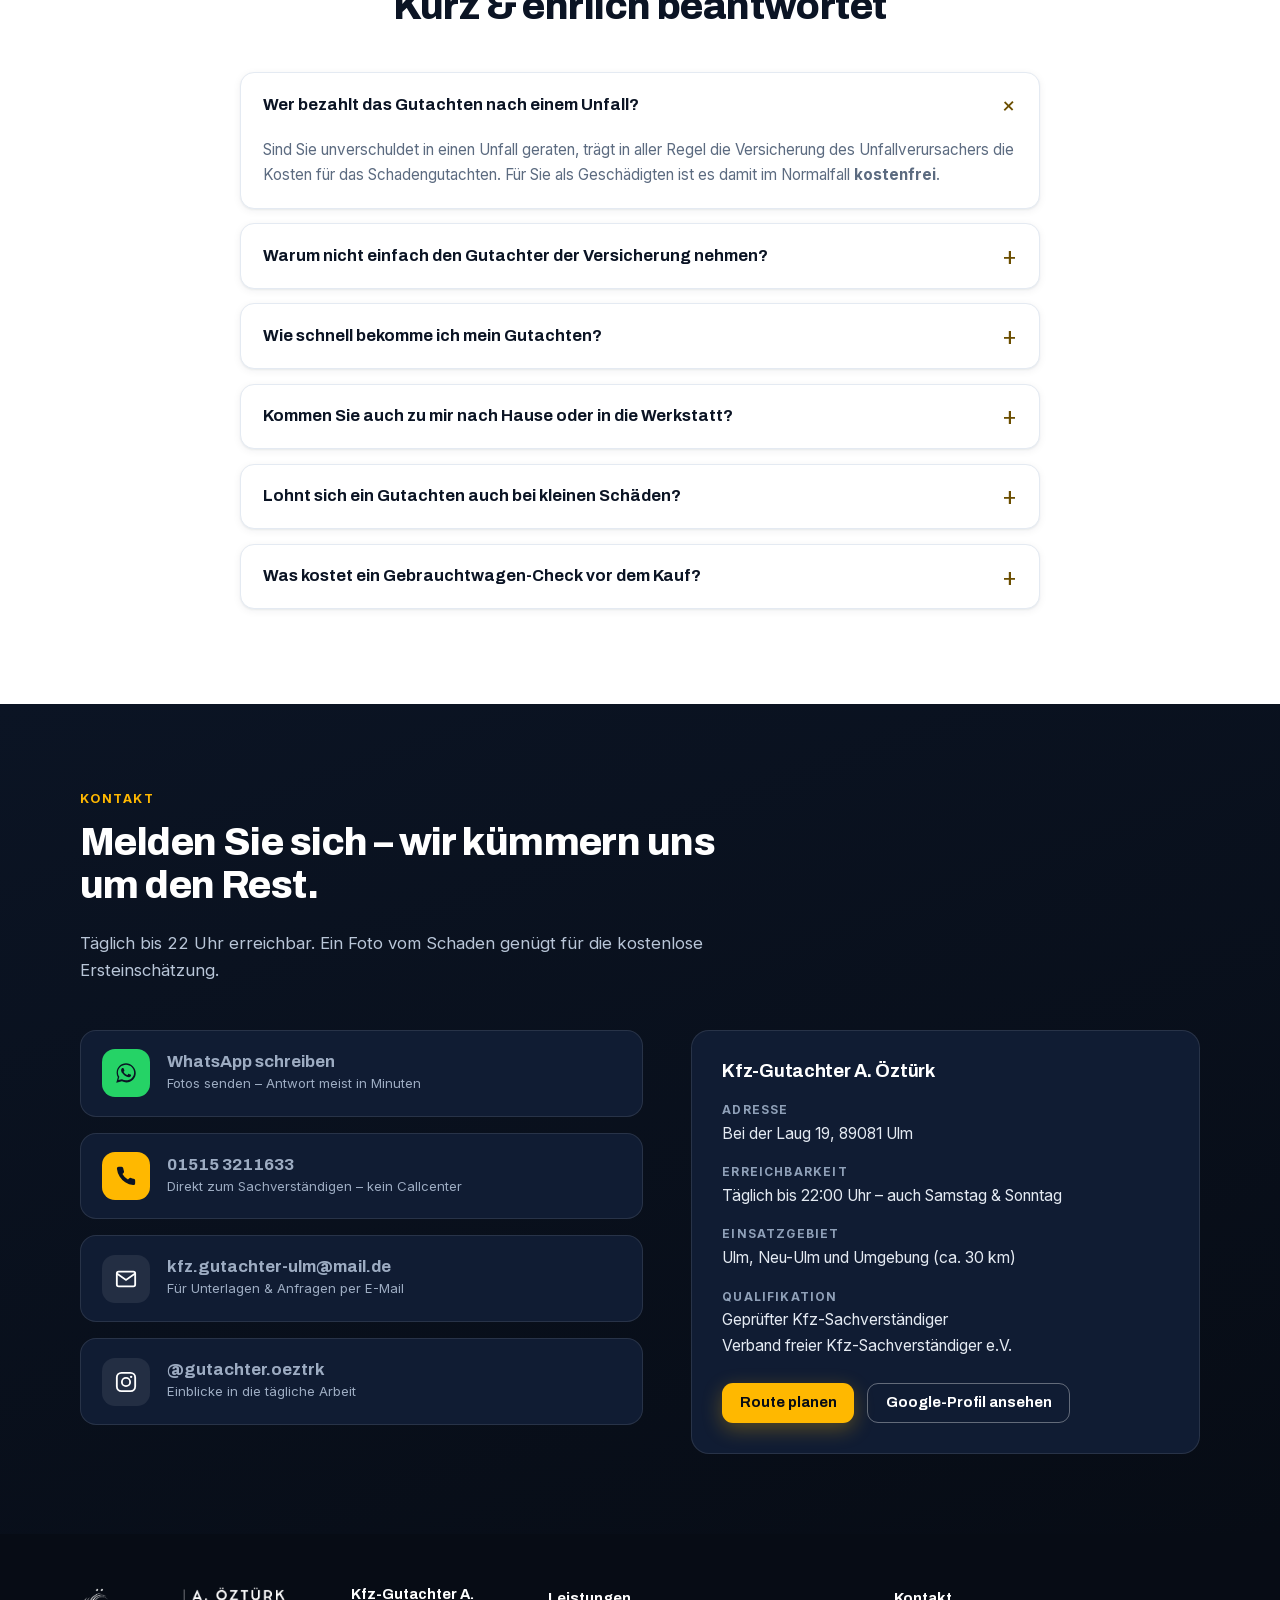
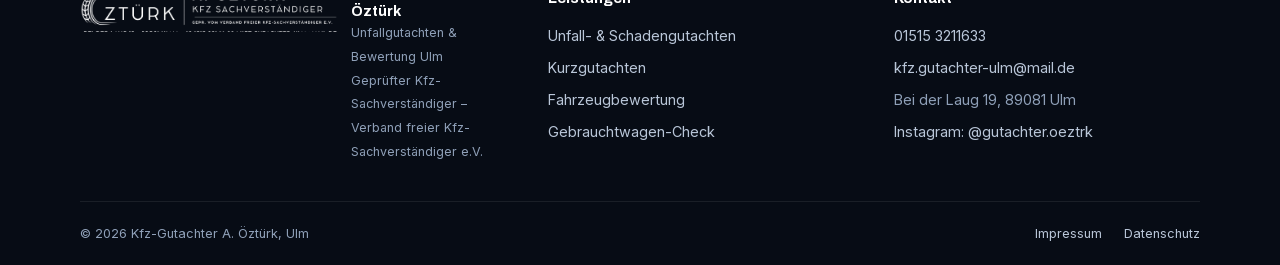
==== commit e2548c17: "Original-Logo (freigestellt aus Kundendatei) in Header, Footer und Favicon - logo-original.png / -li" ====
--- a/index.html
+++ b/index.html
@@ -48,7 +48,7 @@
 <meta name="twitter:card" content="summary_large_image">
 -->
 
-<link rel="icon" type="image/svg+xml" href="assets/favicon.svg">
+<link rel="icon" type="image/png" href="assets/favicon.png">
 <!-- Aktiviert die Scroll-Einblendungen nur bei laufendem JavaScript (sonst bleibt alles sichtbar) -->
 <script>document.documentElement.classList.add('js')</script>
 <link rel="preload" href="assets/fonts/archivo-var.woff2" as="font" type="font/woff2" crossorigin>
@@ -68,7 +68,7 @@
   "alternateName": "Kfz-Sachverständigenbüro Öztürk Ulm",
   "description": "Unabhängiger Kfz-Gutachter und Sachverständiger in Ulm: Unfallgutachten, Schadengutachten, Fahrzeugbewertung und Gebrauchtwagen-Check. Vor-Ort-Termine in Ulm, Neu-Ulm und Umgebung, täglich bis 22 Uhr erreichbar.",
   "url": "https://www.kfz-gutachter-oeztuerk-ulm.de/",
-  "logo": "https://www.kfz-gutachter-oeztuerk-ulm.de/assets/logo-oeztuerk.svg",
+  "logo": "https://www.kfz-gutachter-oeztuerk-ulm.de/assets/logo-original.png",
   "image": "https://www.kfz-gutachter-oeztuerk-ulm.de/assets/portrait-web.jpg",
   "telephone": "+4915153211633",
   "email": "kfz.gutachter-ulm@mail.de",
@@ -140,11 +140,7 @@
 <header class="header" id="top">
   <div class="wrap header__in">
     <a class="brand" href="#top" aria-label="Zur Startseite">
-      <img src="assets/logo-mark.svg" alt="" width="43" height="44">
-      <span>
-        <span class="brand__name">A. Öztürk</span>
-        <span class="brand__sub">Kfz-Sachverständiger Ulm</span>
-      </span>
+      <img src="assets/logo-original.png" alt="A. Öztürk – Kfz-Sachverständiger" width="277" height="54">
     </a>
     <nav class="nav" id="hauptnav" aria-label="Hauptnavigation">
       <a href="#leistungen">Leistungen</a>
@@ -589,7 +585,7 @@
   <div class="wrap">
     <div class="footer__in">
       <div class="footer__brand">
-        <img src="assets/logo-oeztuerk-light.svg" alt="Kfz-Gutachter A. Öztürk – Logo" width="210" height="46">
+        <img src="assets/logo-original-light.png" alt="Kfz-Gutachter A. Öztürk – Logo" width="235" height="46">
         <div>
           <b>Kfz-Gutachter A. Öztürk</b>
           <small>Unfallgutachten &amp; Bewertung Ulm<br>Geprüfter Kfz-Sachverständiger – Verband freier Kfz-Sachverständiger e.V.</small>
--- a/assets/styles.css
+++ b/assets/styles.css
@@ -79,7 +79,7 @@
 .header.is-scrolled{border-color:var(--line);box-shadow:var(--shadow-sm)}
 .header__in{display:flex;align-items:center;gap:1rem;min-height:72px}
 .brand{display:flex;align-items:center;gap:.7rem;text-decoration:none;margin-right:auto}
-.brand img{height:44px;width:auto}
+.brand img{height:54px;width:auto}
 .brand__name{font-family:var(--font-head);font-weight:800;font-size:1.02rem;line-height:1.12;color:var(--navy-900)}
 .brand__sub{display:block;font-weight:500;font-size:.68rem;letter-spacing:.1em;text-transform:uppercase;color:var(--muted)}
 .nav{display:flex;gap:1.4rem;align-items:center}
@@ -437,6 +437,7 @@
 }
 @media (max-width:760px){
   .header__cta .btn--phone{display:none}
+  .brand img{height:42px}
 
   .section{padding:3.6rem 0}
   .grid-3,.reviews,.steps{grid-template-columns:1fr}
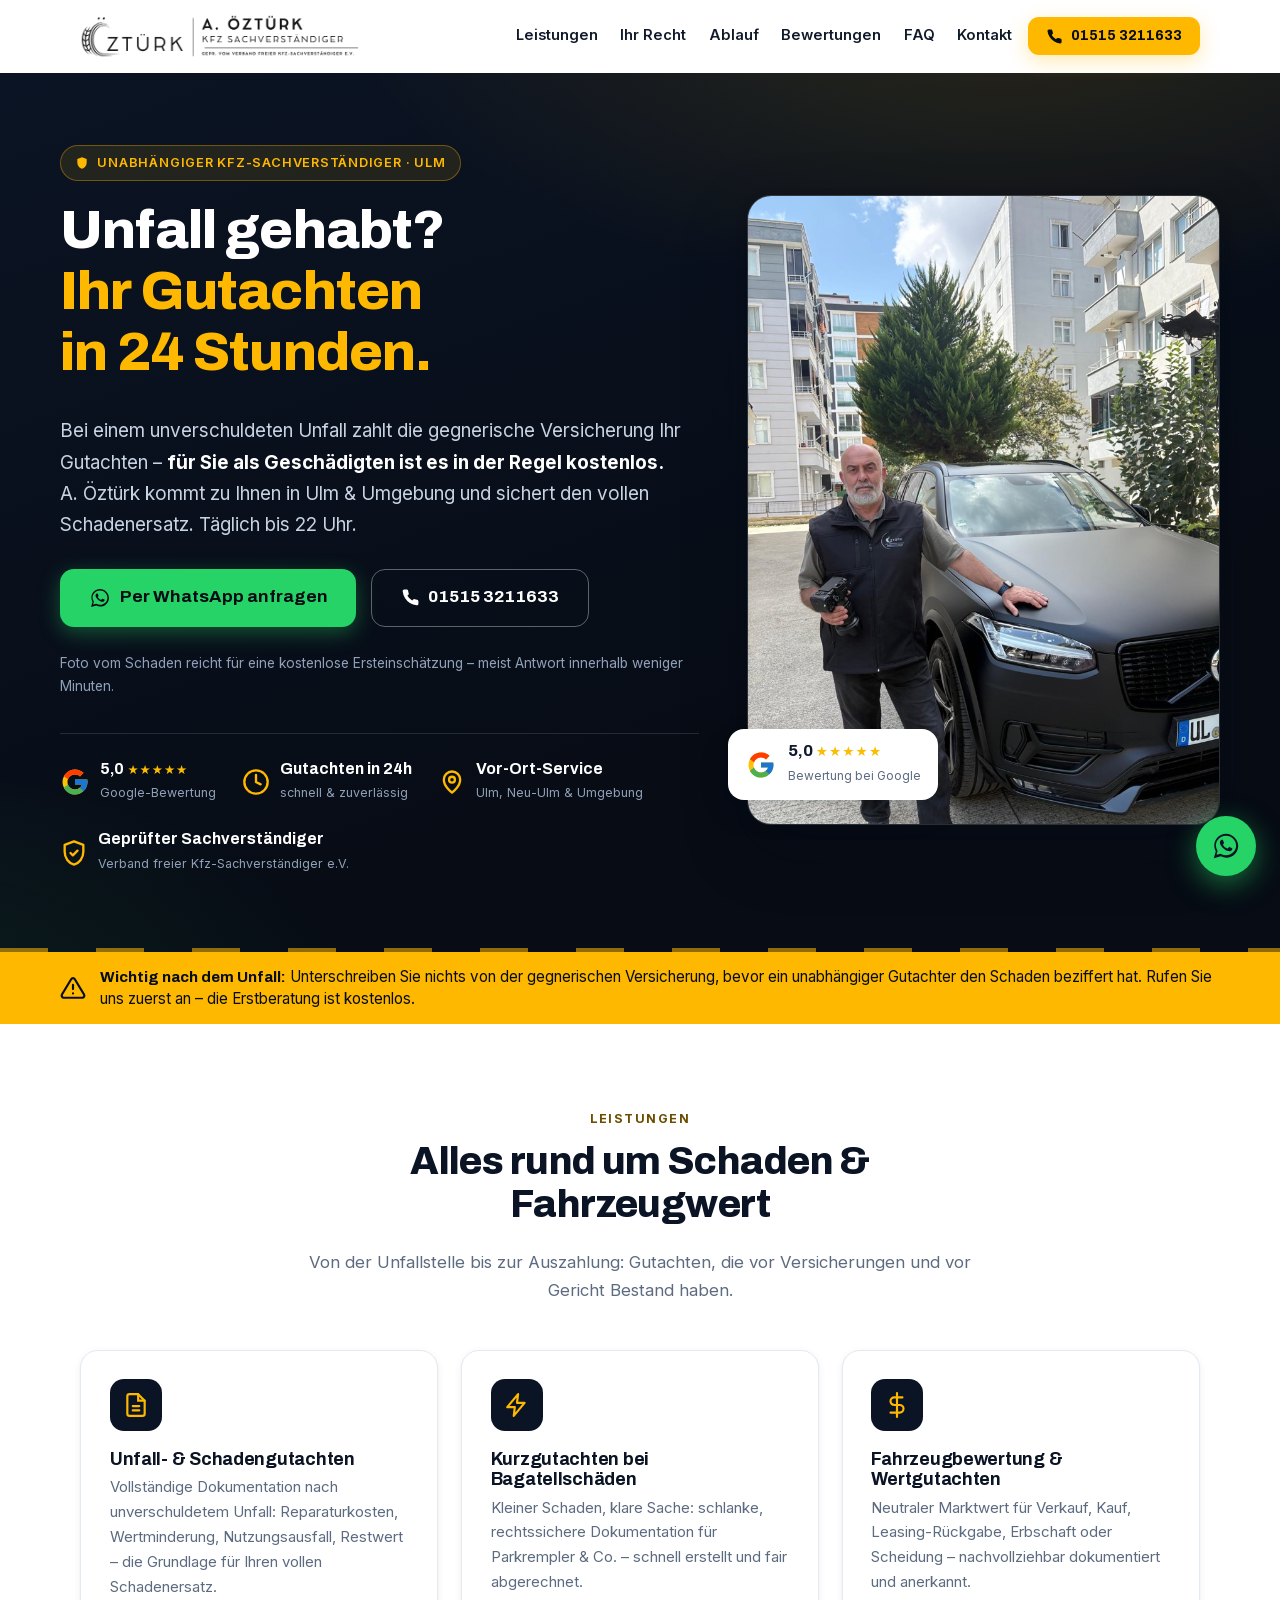
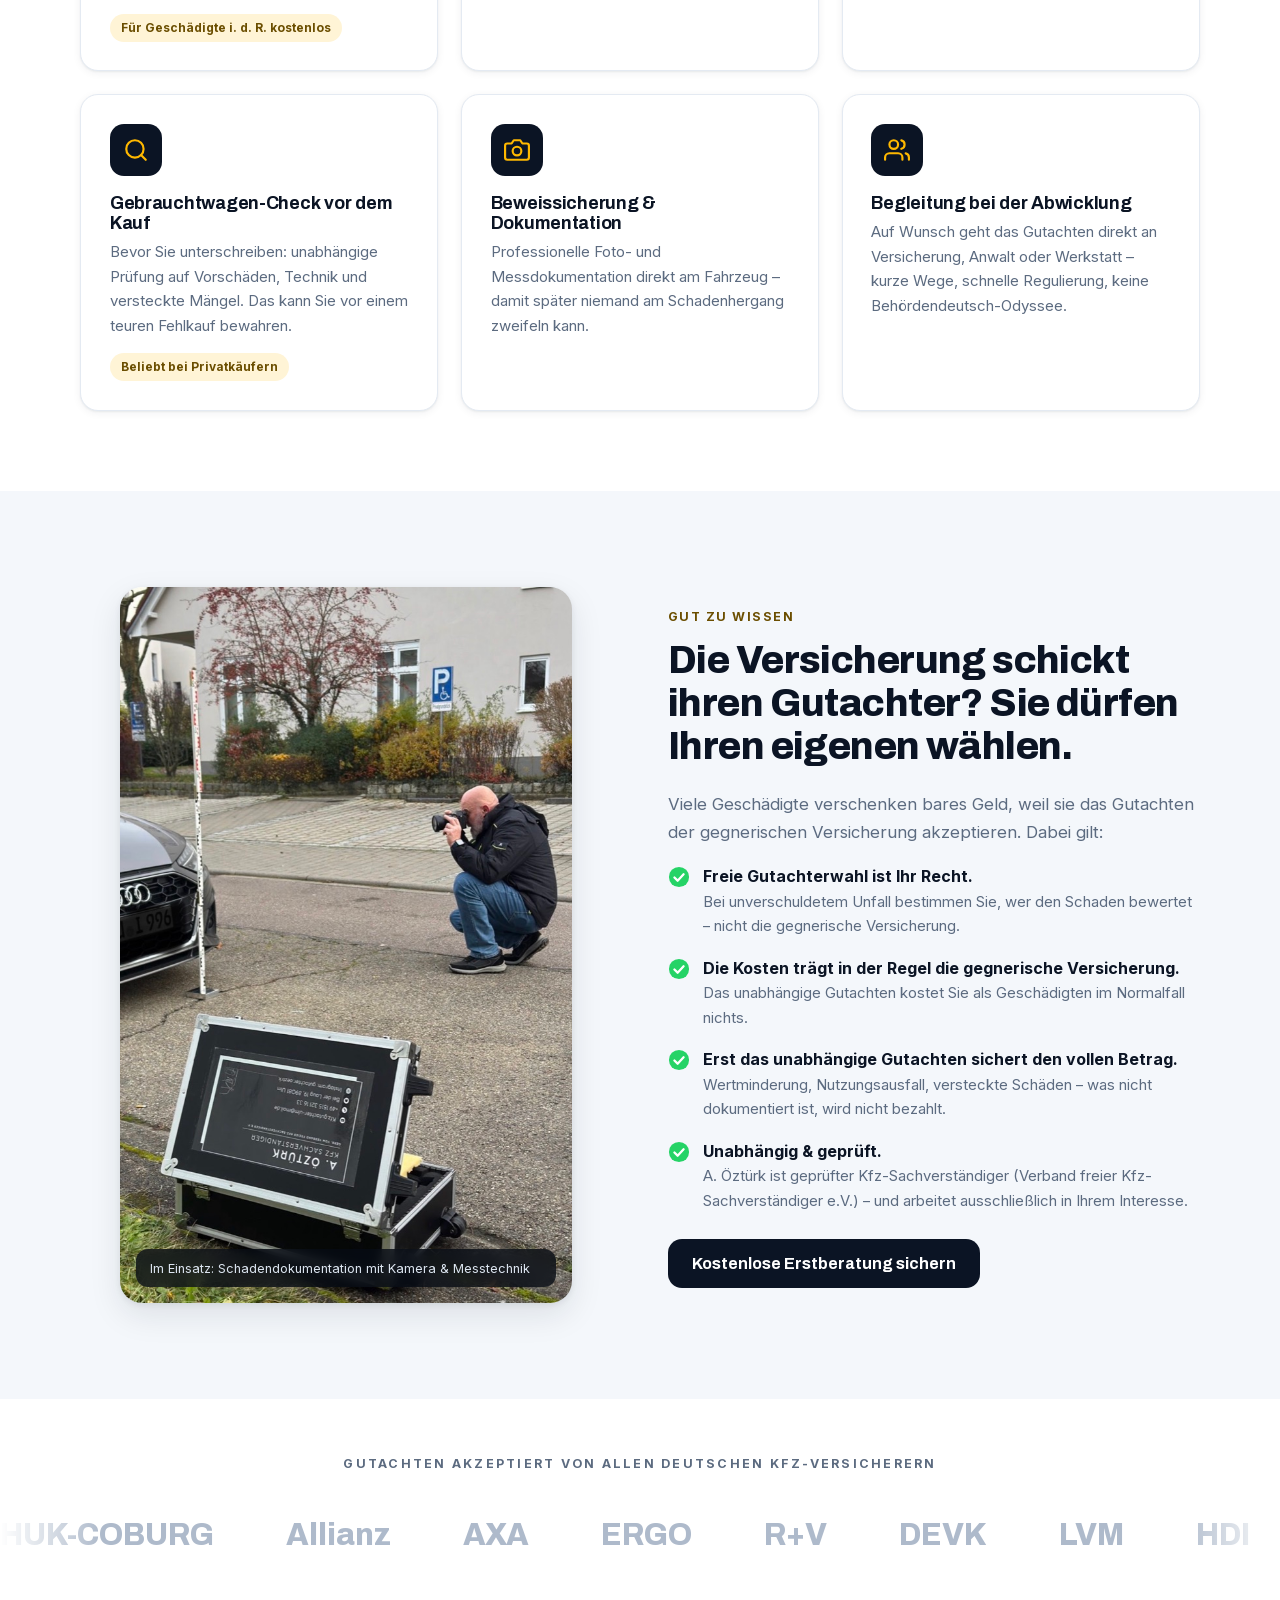
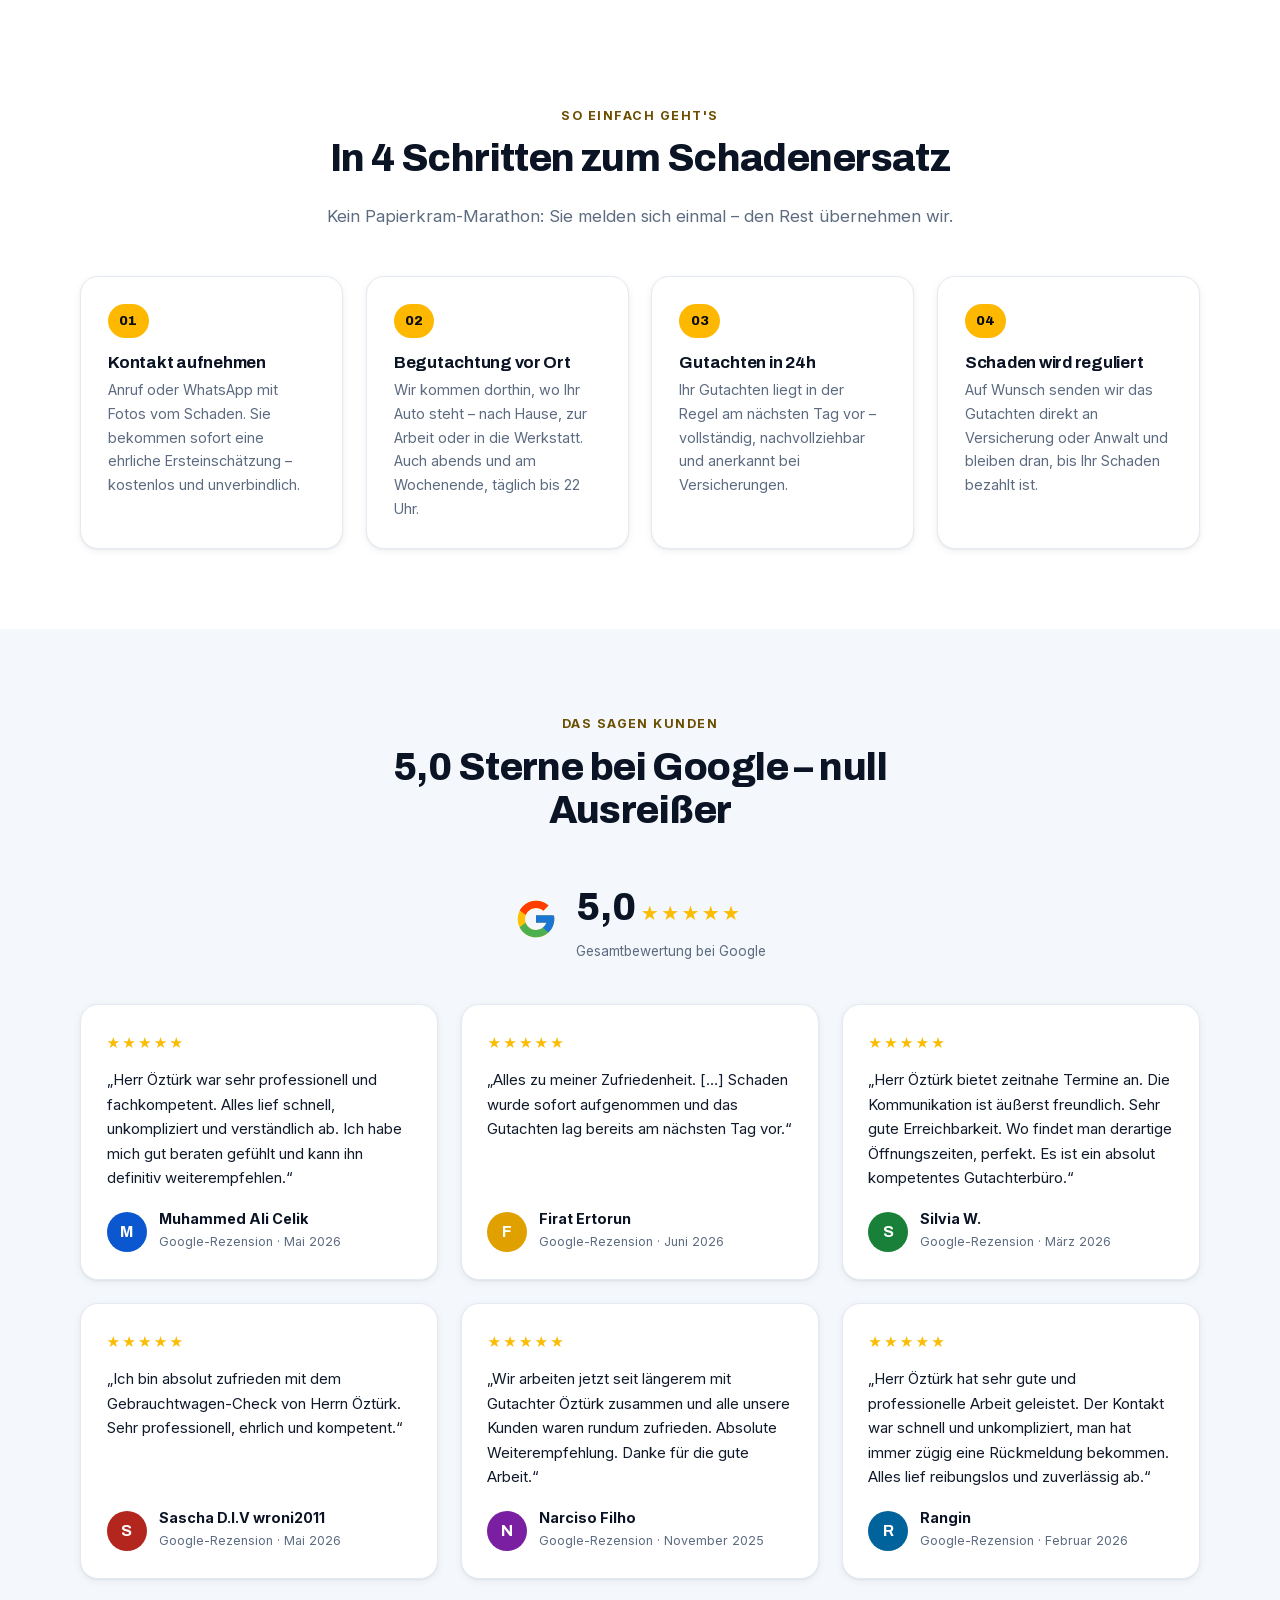
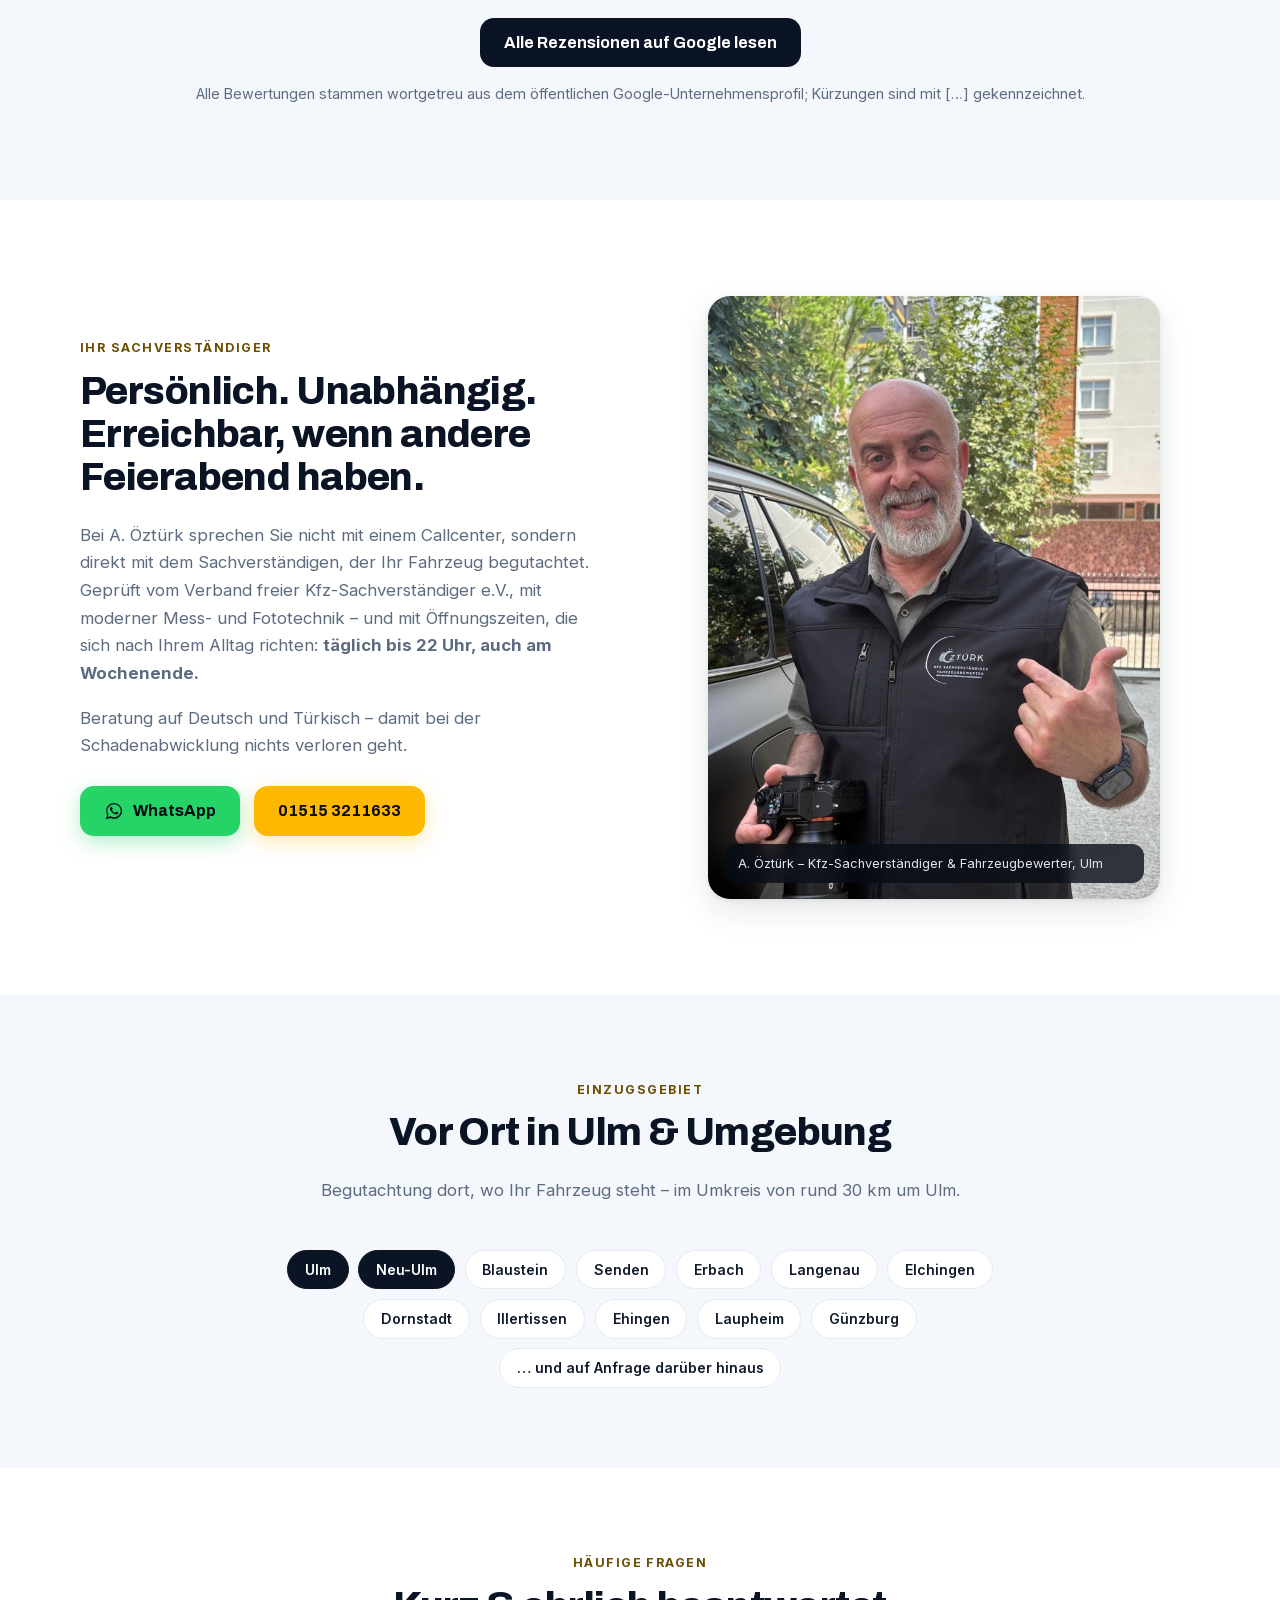
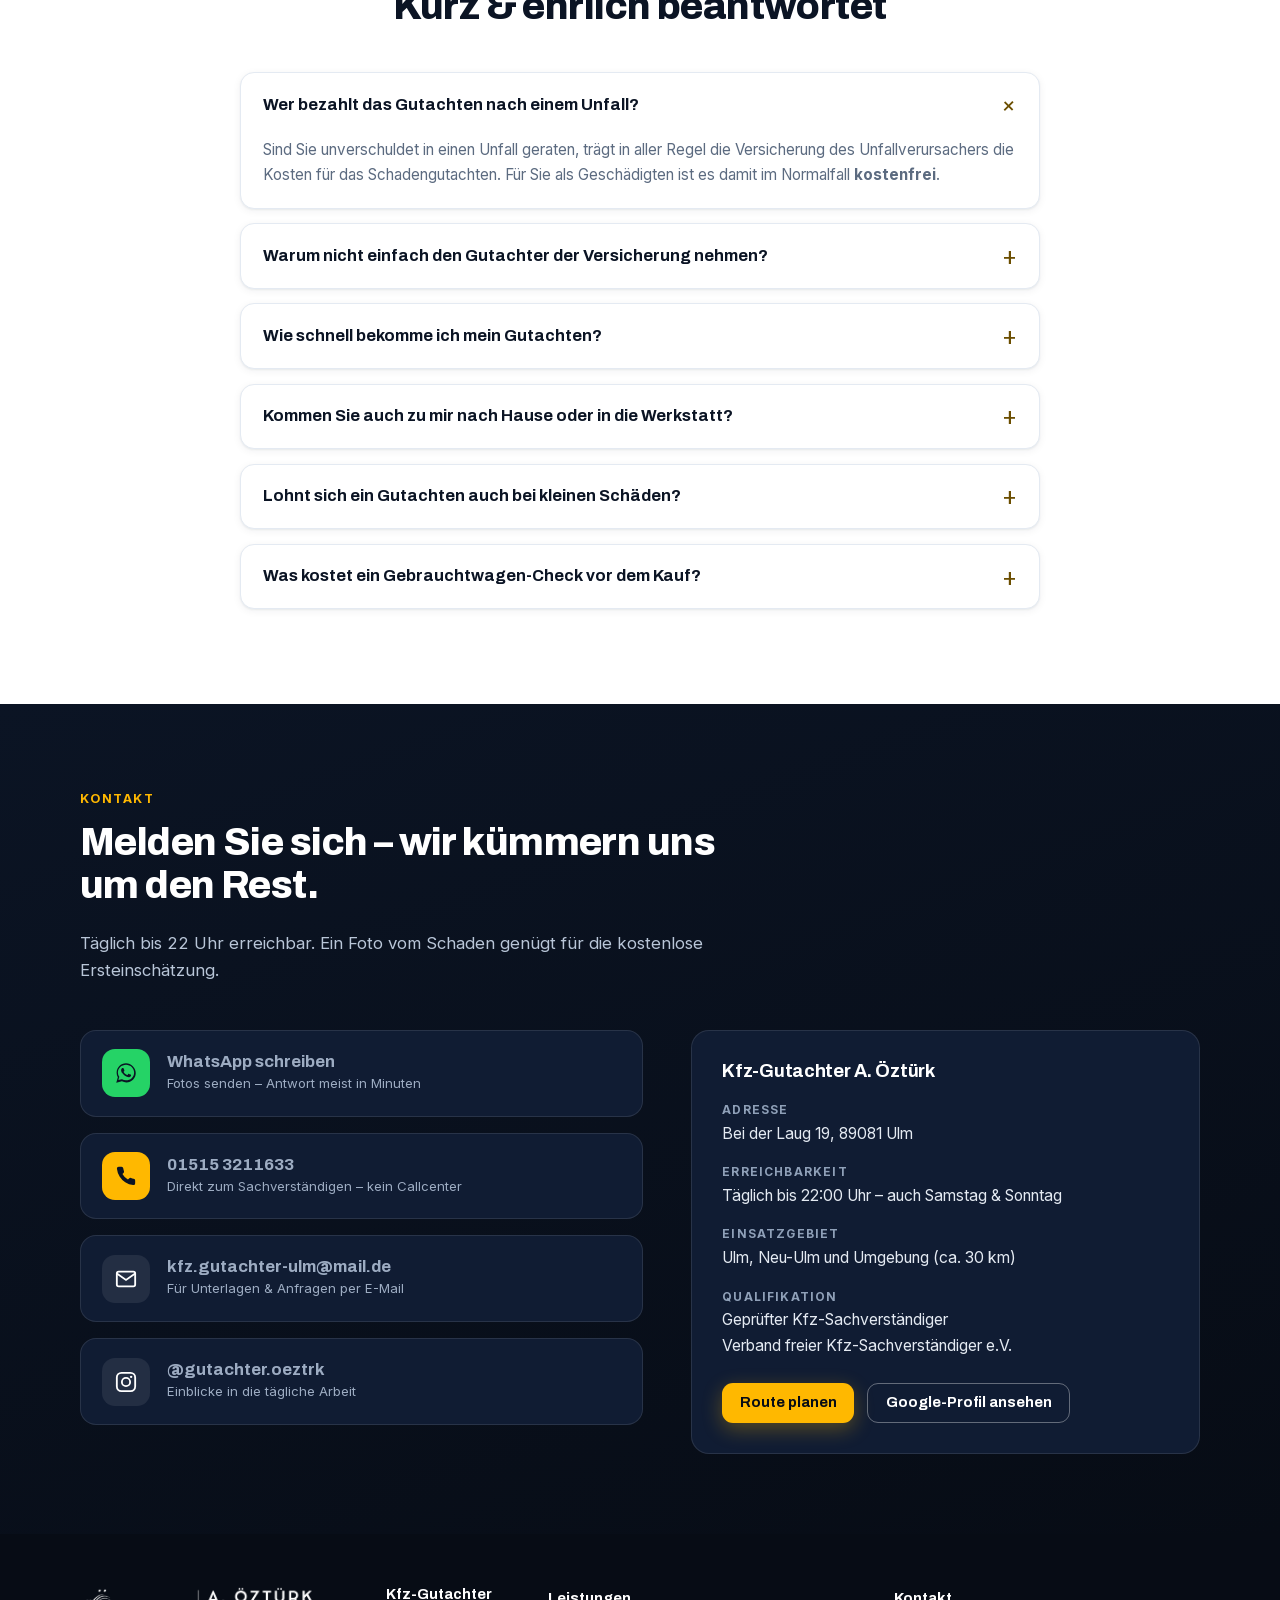
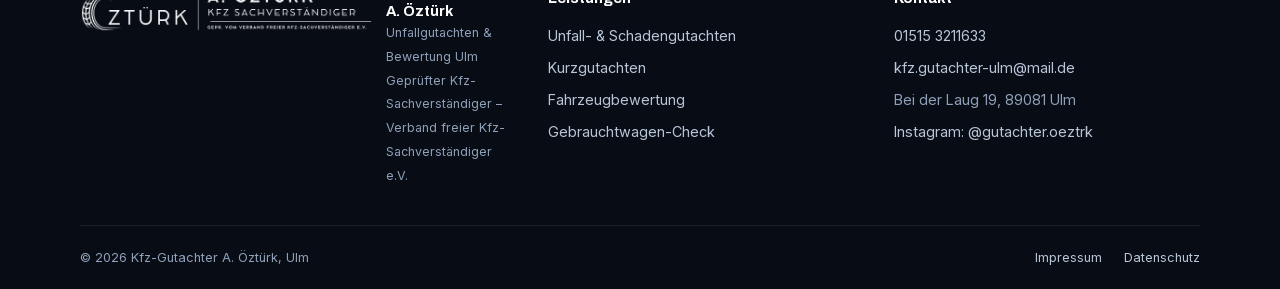
==== commit 5590d6af: "Logo-Feinschliff: Header 44px, Adresszeilen-Rest entfernt, Favicon = fettes Reifen-Ö Co-Authored-By:" ====
--- a/index.html
+++ b/index.html
@@ -140,7 +140,7 @@
 <header class="header" id="top">
   <div class="wrap header__in">
     <a class="brand" href="#top" aria-label="Zur Startseite">
-      <img src="assets/logo-original.png" alt="A. Öztürk – Kfz-Sachverständiger" width="277" height="54">
+      <img src="assets/logo-original.png" alt="A. Öztürk – Kfz-Sachverständiger" width="280" height="44">
     </a>
     <nav class="nav" id="hauptnav" aria-label="Hauptnavigation">
       <a href="#leistungen">Leistungen</a>
@@ -585,7 +585,7 @@
   <div class="wrap">
     <div class="footer__in">
       <div class="footer__brand">
-        <img src="assets/logo-original-light.png" alt="Kfz-Gutachter A. Öztürk – Logo" width="235" height="46">
+        <img src="assets/logo-original-light.png" alt="Kfz-Gutachter A. Öztürk – Logo" width="235" height="37">
         <div>
           <b>Kfz-Gutachter A. Öztürk</b>
           <small>Unfallgutachten &amp; Bewertung Ulm<br>Geprüfter Kfz-Sachverständiger – Verband freier Kfz-Sachverständiger e.V.</small>
--- a/assets/styles.css
+++ b/assets/styles.css
@@ -79,7 +79,7 @@
 .header.is-scrolled{border-color:var(--line);box-shadow:var(--shadow-sm)}
 .header__in{display:flex;align-items:center;gap:1rem;min-height:72px}
 .brand{display:flex;align-items:center;gap:.7rem;text-decoration:none;margin-right:auto}
-.brand img{height:54px;width:auto}
+.brand img{height:44px;width:auto}
 .brand__name{font-family:var(--font-head);font-weight:800;font-size:1.02rem;line-height:1.12;color:var(--navy-900)}
 .brand__sub{display:block;font-weight:500;font-size:.68rem;letter-spacing:.1em;text-transform:uppercase;color:var(--muted)}
 .nav{display:flex;gap:1.4rem;align-items:center}
@@ -437,7 +437,7 @@
 }
 @media (max-width:760px){
   .header__cta .btn--phone{display:none}
-  .brand img{height:42px}
+  .brand img{height:36px}
 
   .section{padding:3.6rem 0}
   .grid-3,.reviews,.steps{grid-template-columns:1fr}
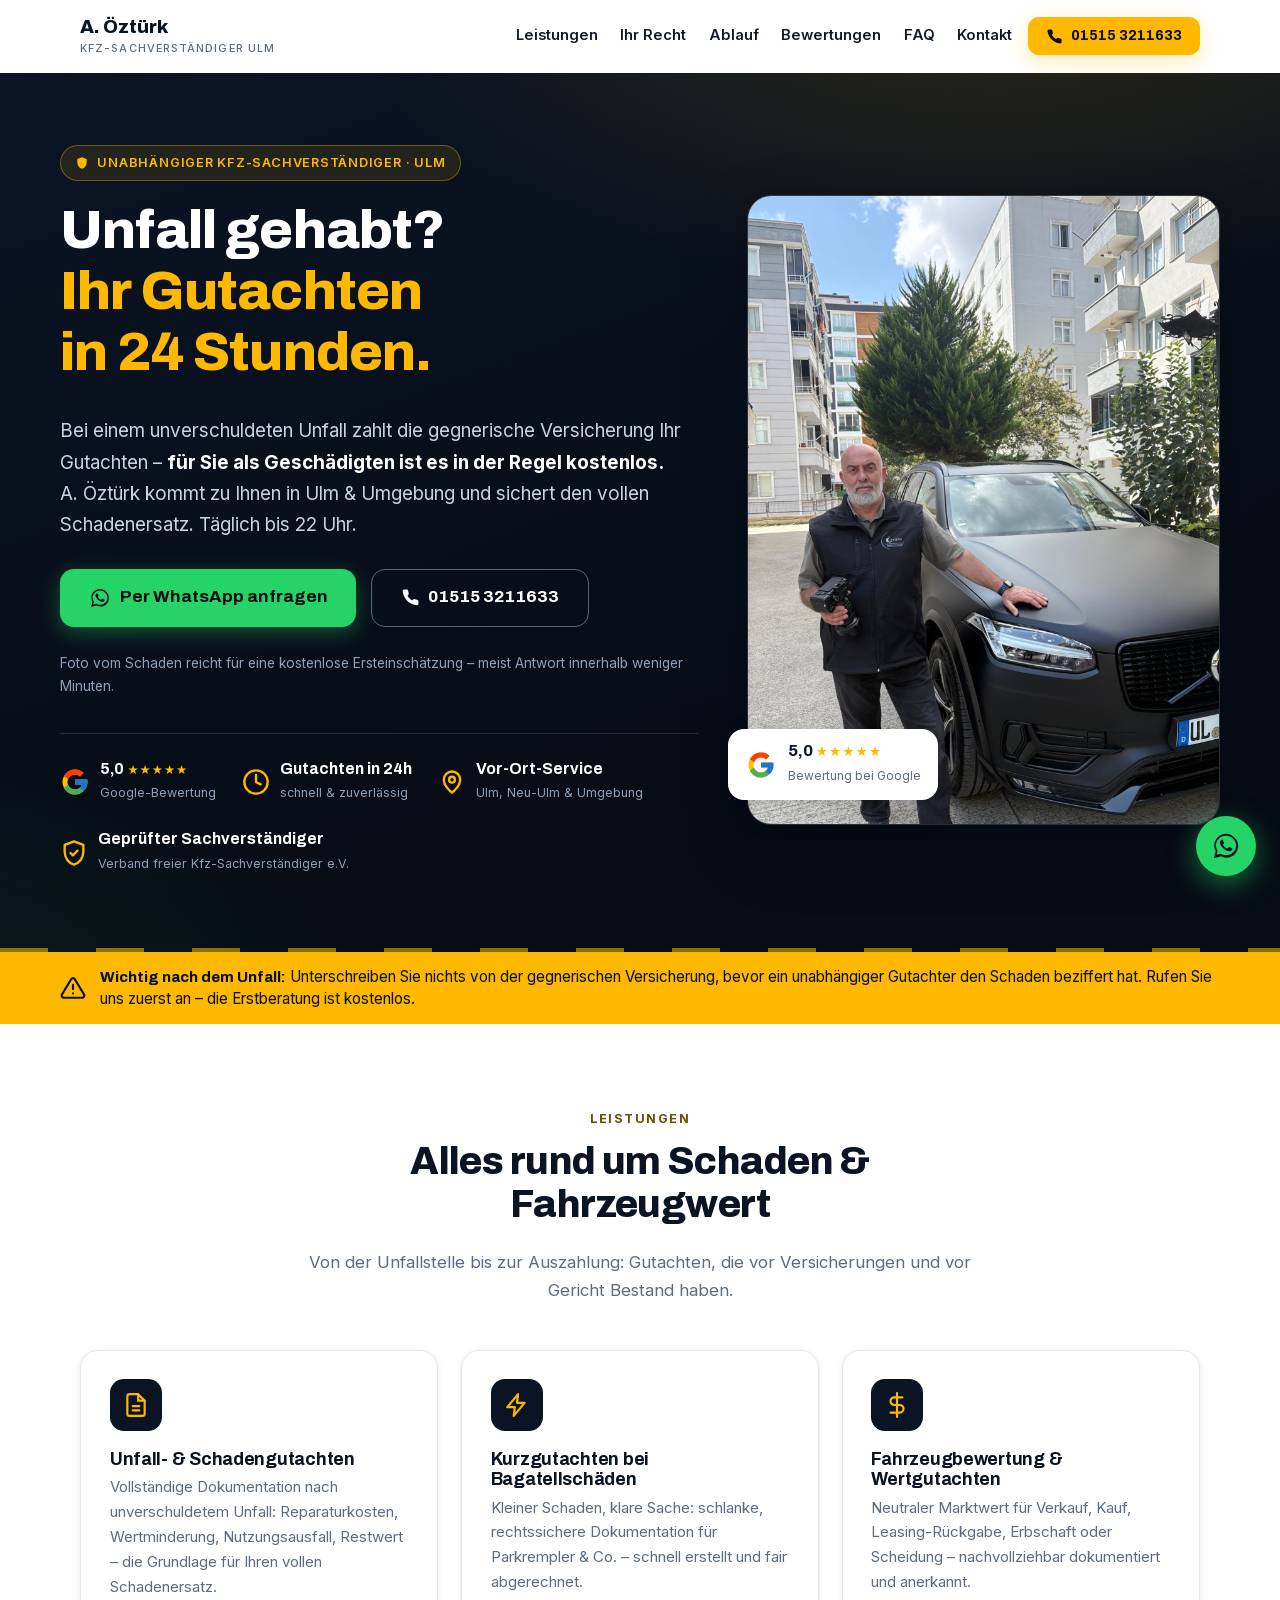
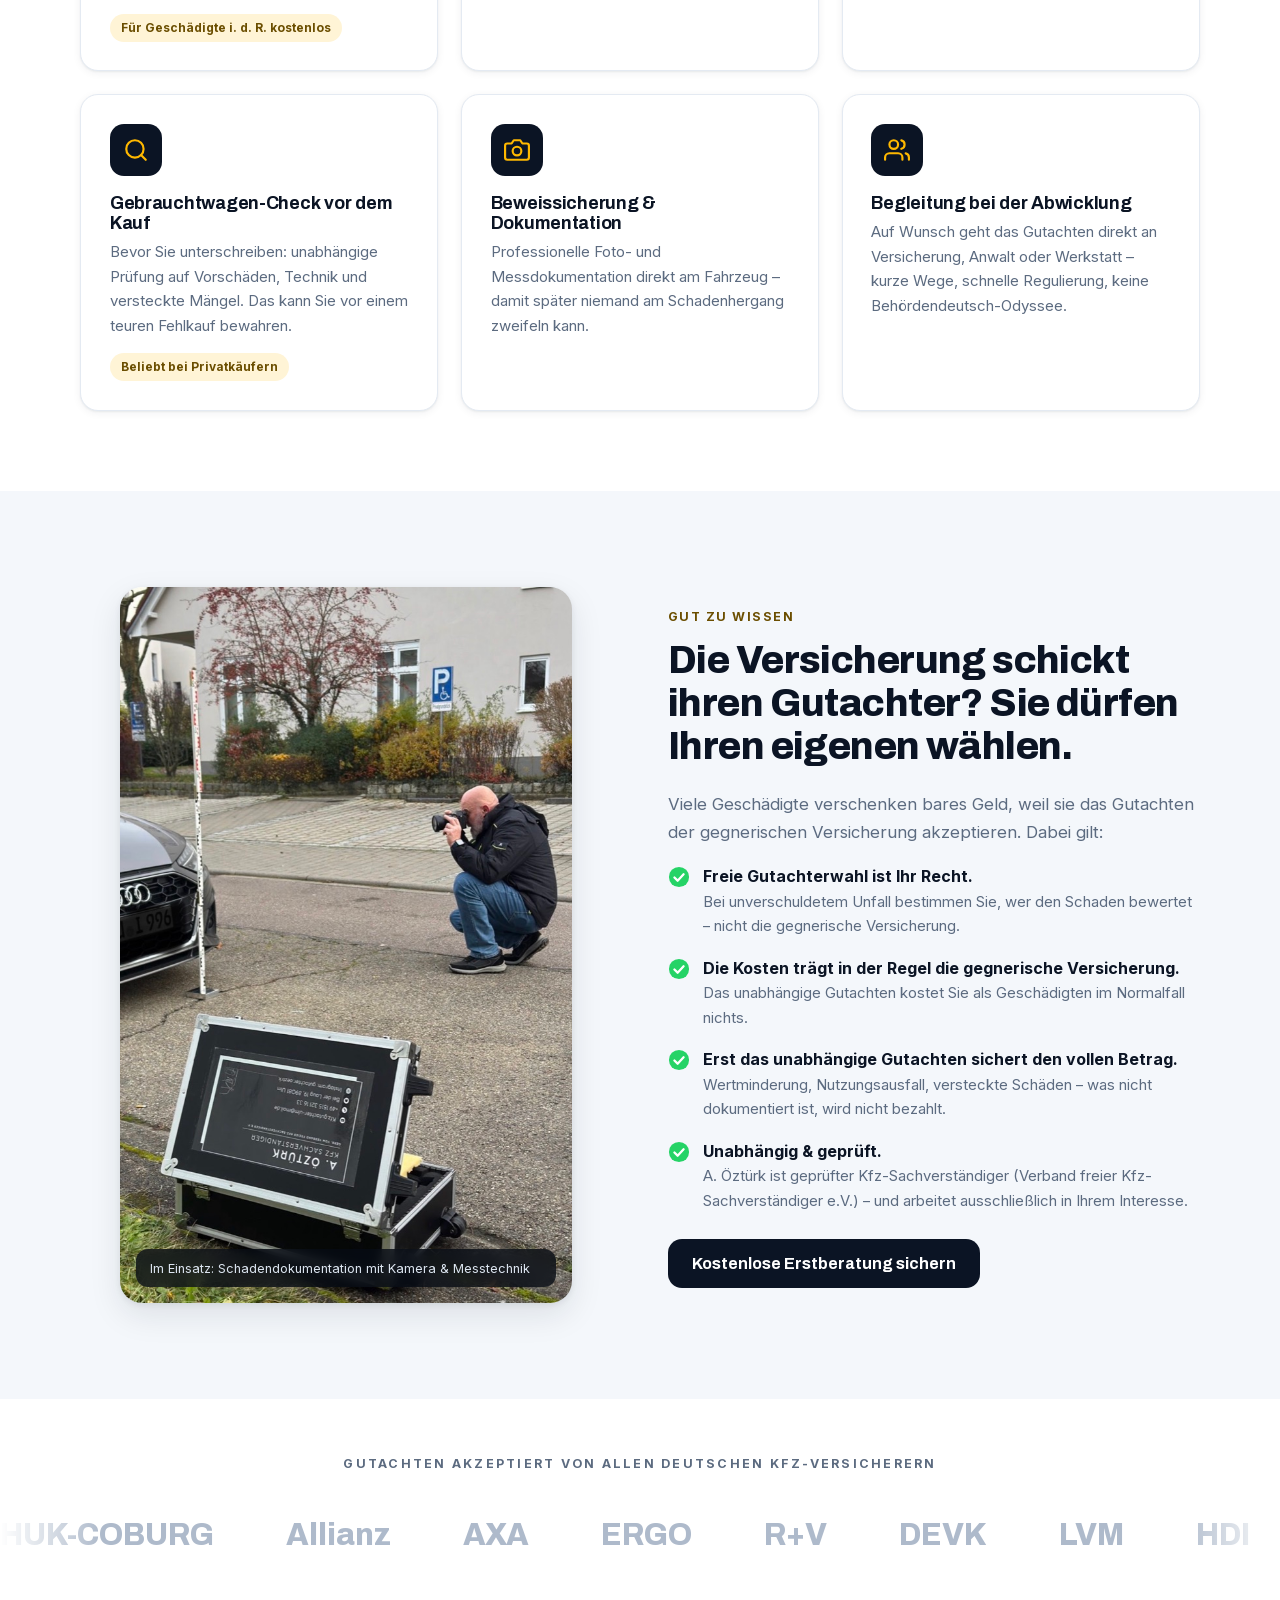
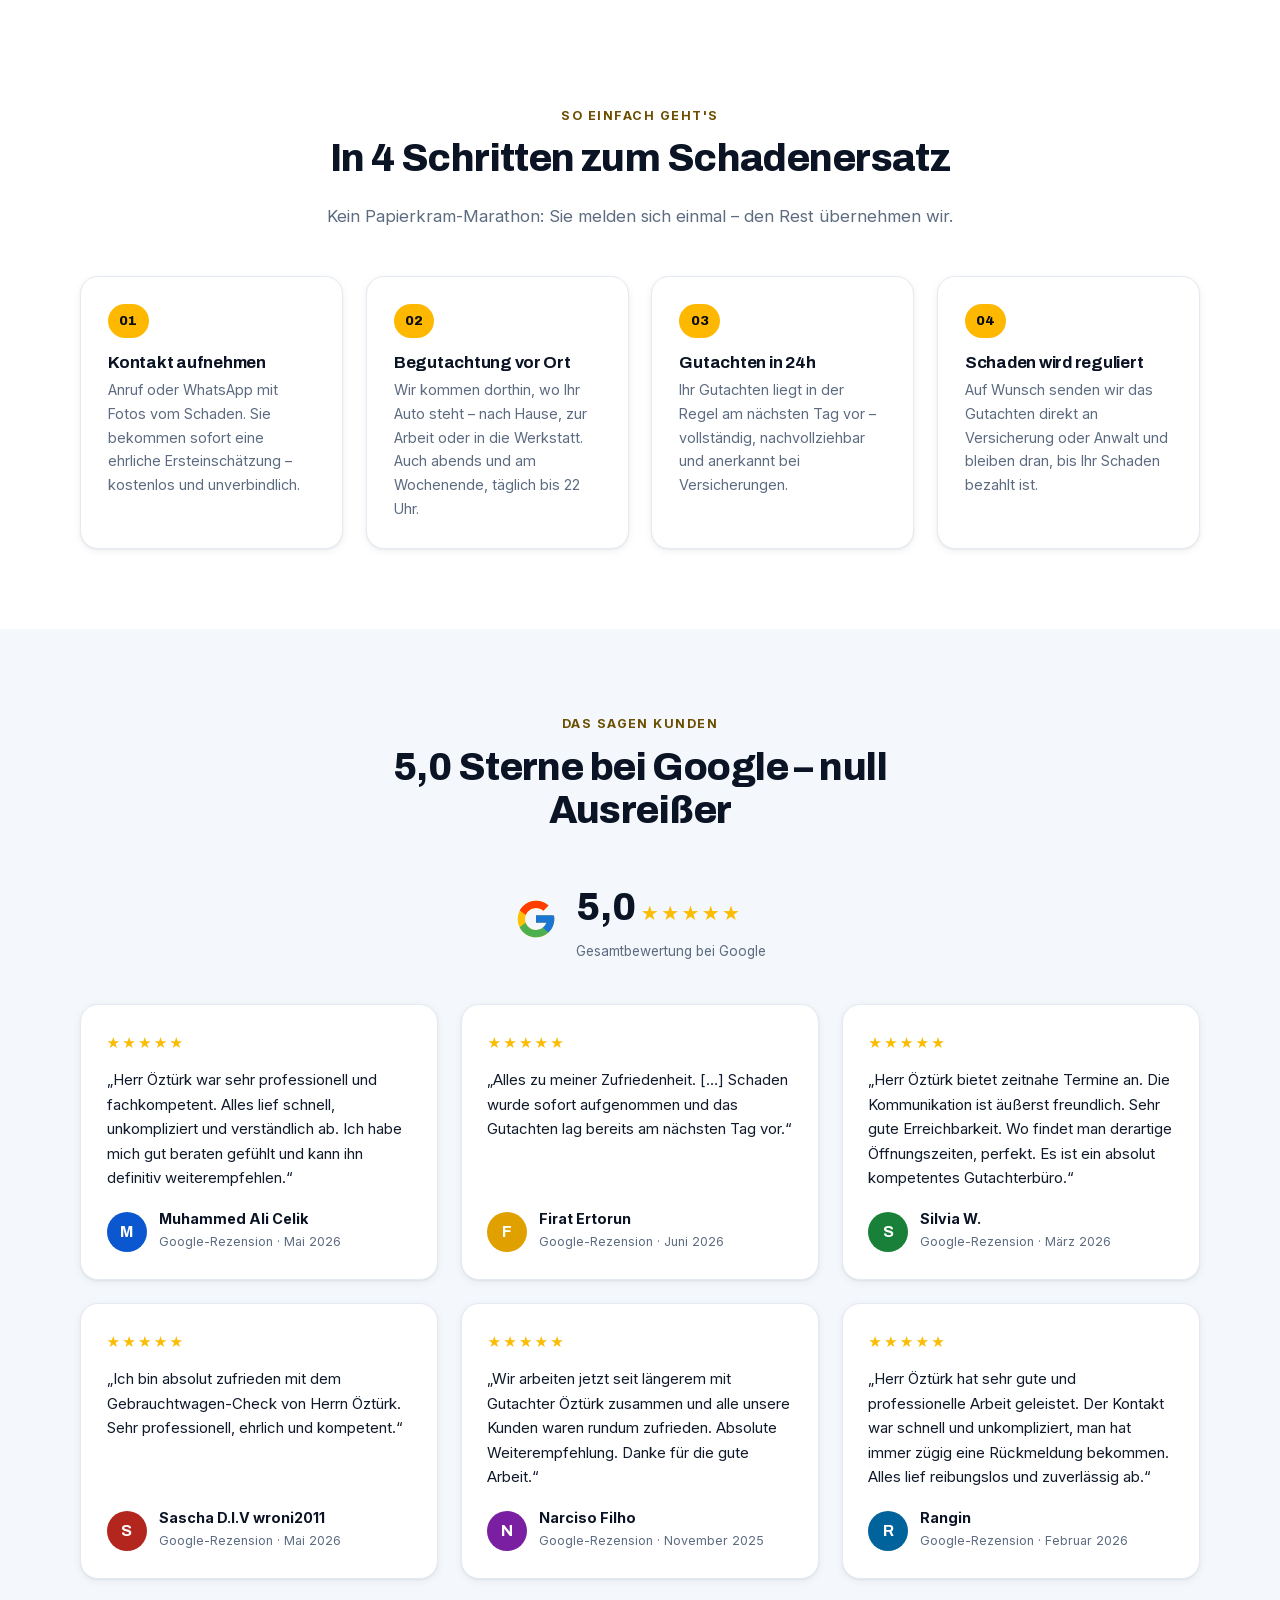
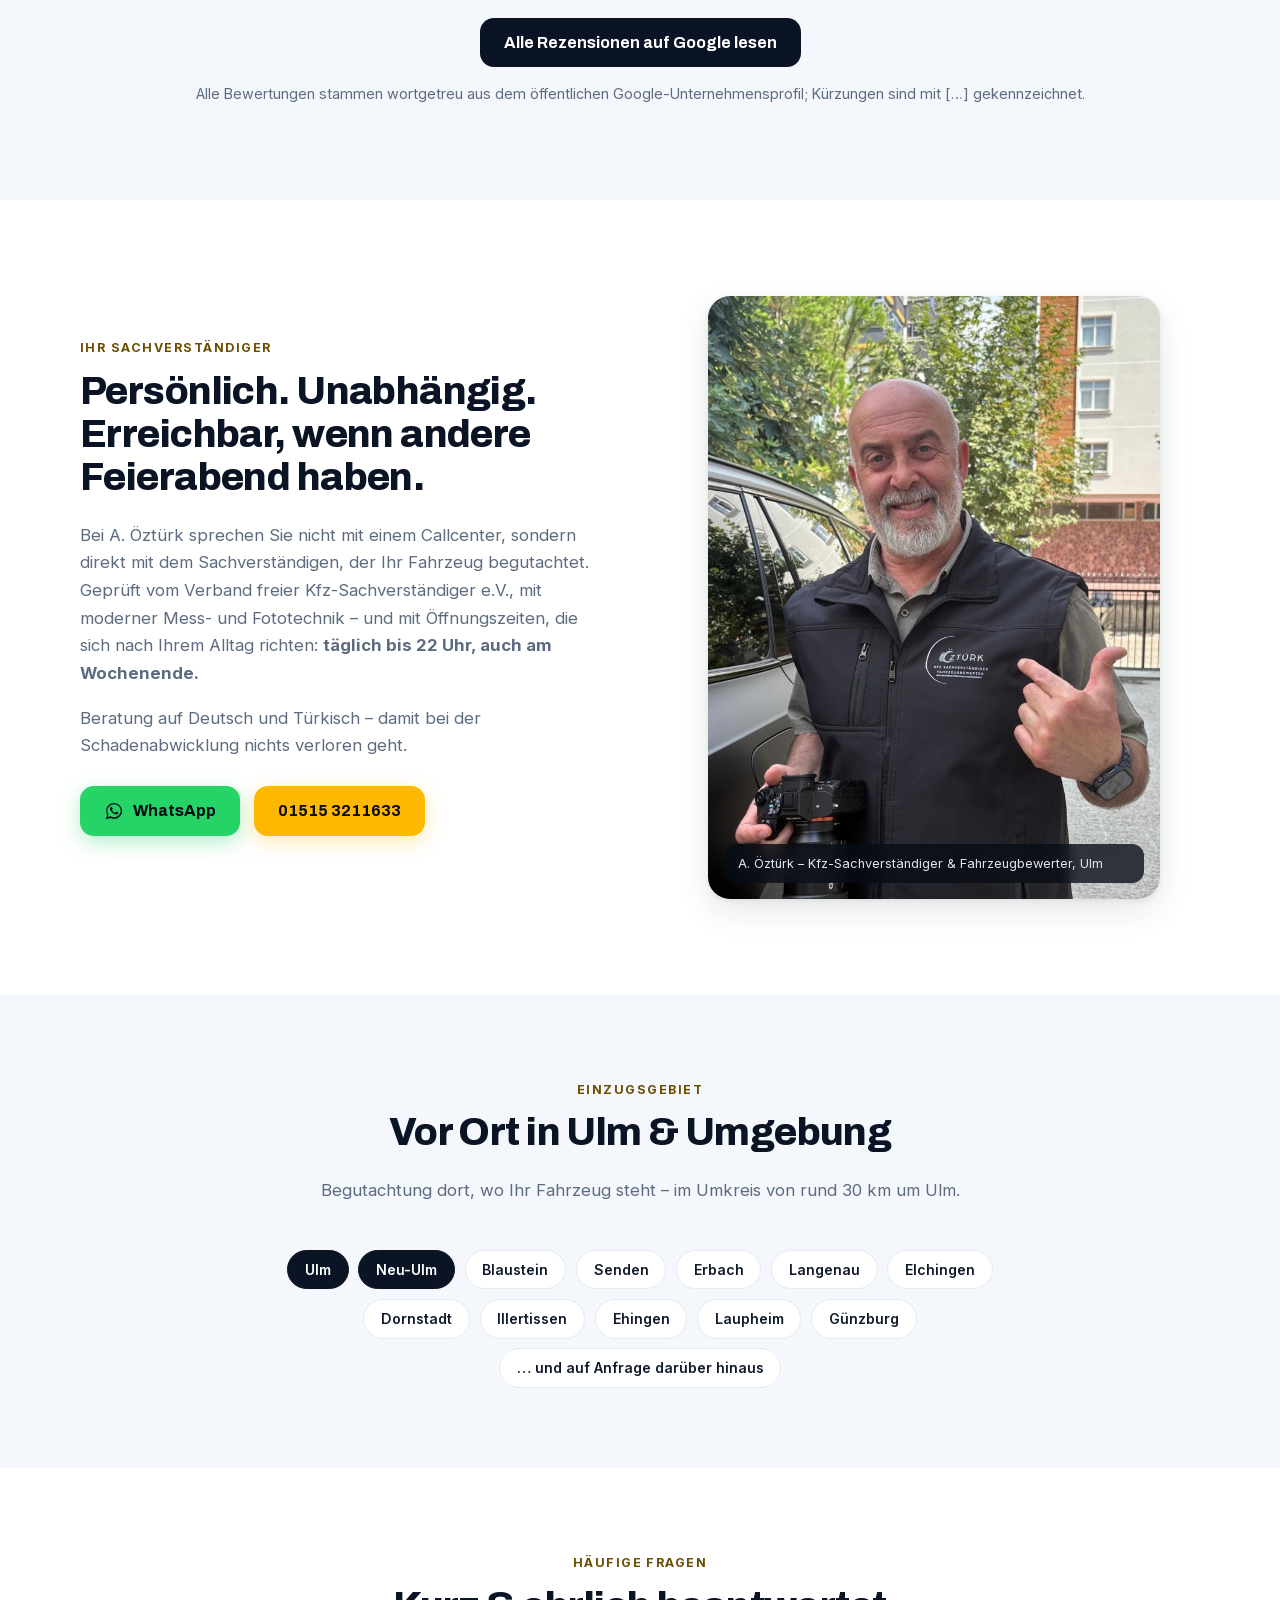
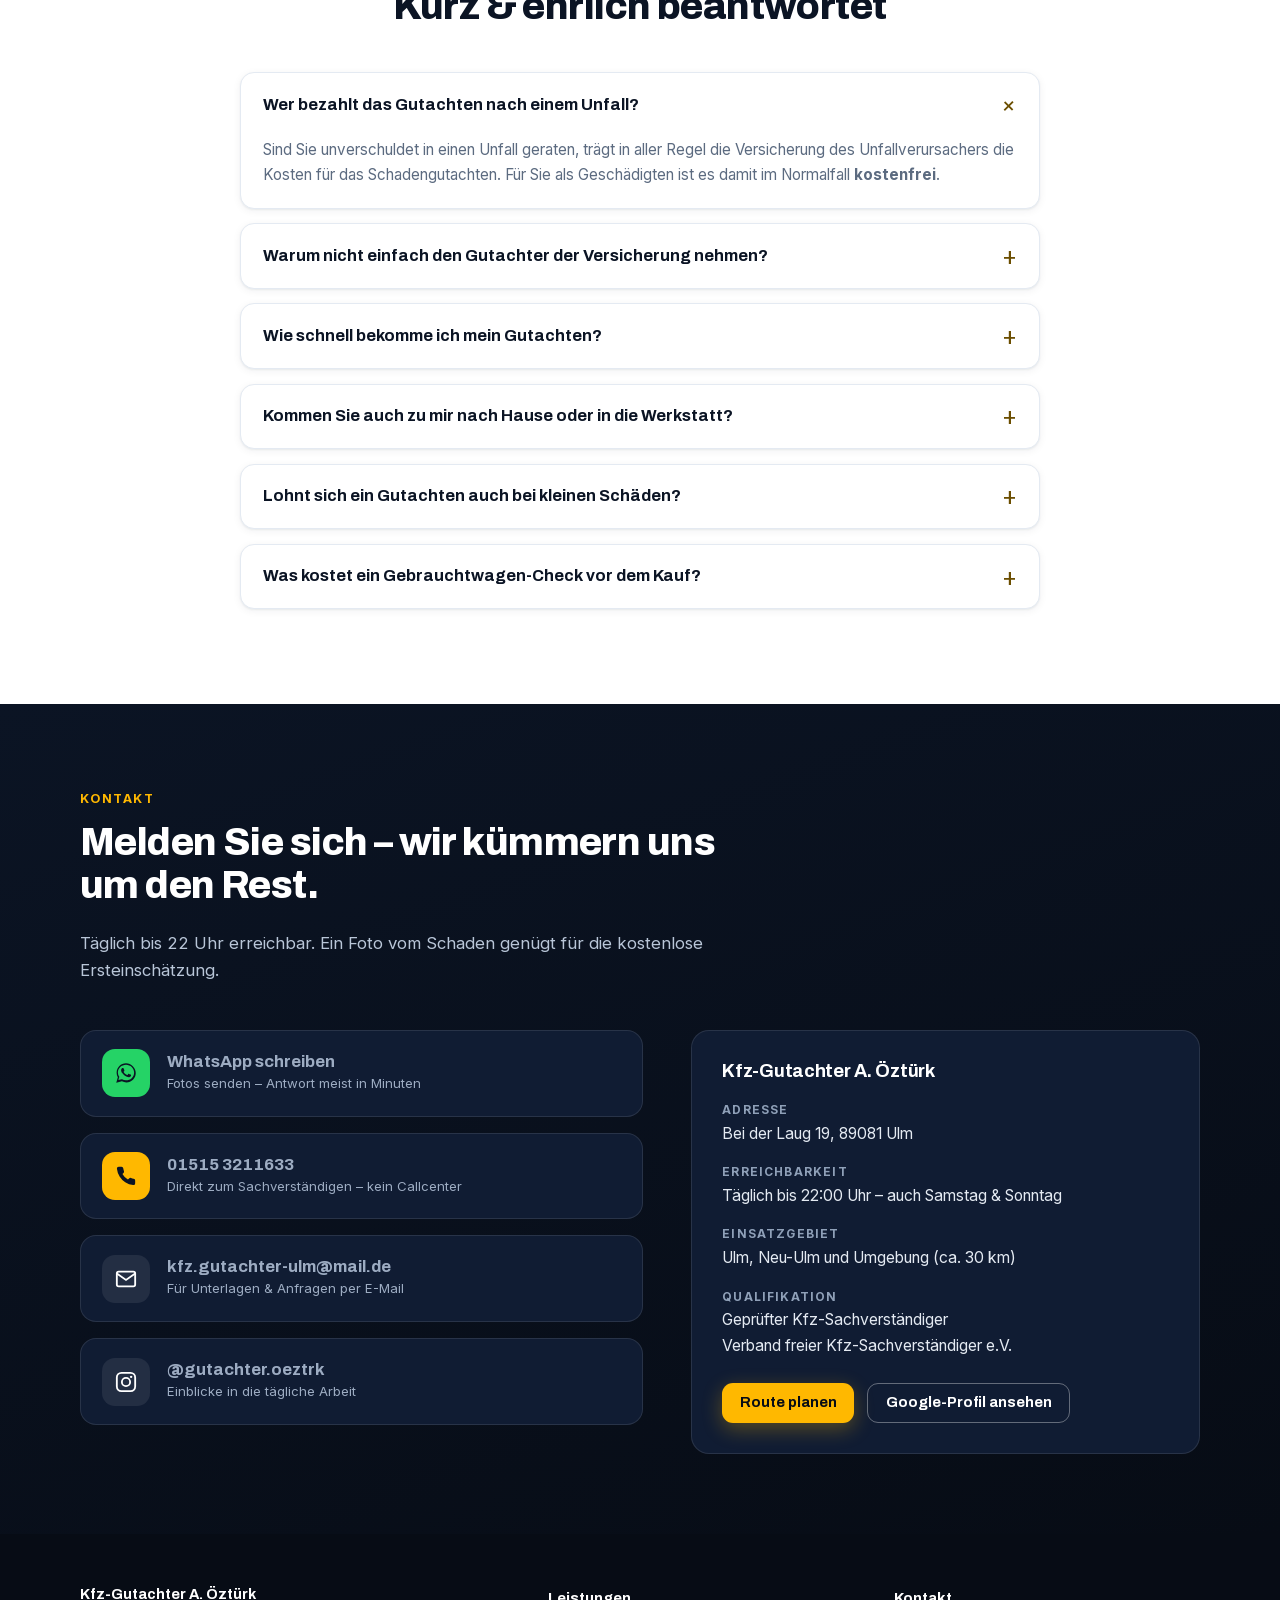
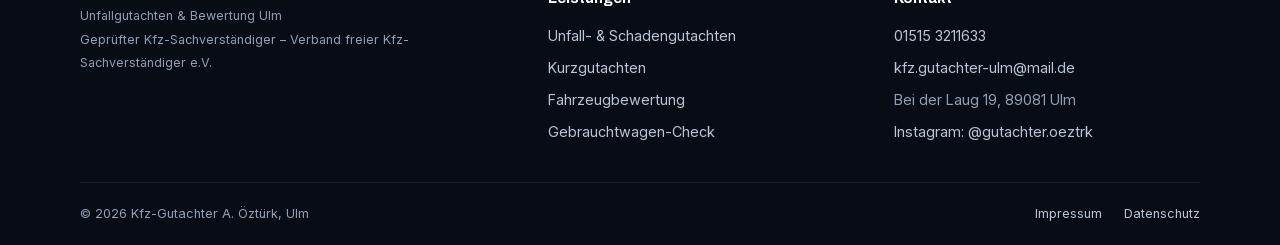
==== commit 052d4a48: "Ohne Logo: Typo-Marke im Header, Footer nur Text, neutrales Favicon - Logo-Grafiken entfernt (Kunden" ====
--- a/index.html
+++ b/index.html
@@ -68,7 +68,6 @@
   "alternateName": "Kfz-Sachverständigenbüro Öztürk Ulm",
   "description": "Unabhängiger Kfz-Gutachter und Sachverständiger in Ulm: Unfallgutachten, Schadengutachten, Fahrzeugbewertung und Gebrauchtwagen-Check. Vor-Ort-Termine in Ulm, Neu-Ulm und Umgebung, täglich bis 22 Uhr erreichbar.",
   "url": "https://www.kfz-gutachter-oeztuerk-ulm.de/",
-  "logo": "https://www.kfz-gutachter-oeztuerk-ulm.de/assets/logo-original.png",
   "image": "https://www.kfz-gutachter-oeztuerk-ulm.de/assets/portrait-web.jpg",
   "telephone": "+4915153211633",
   "email": "kfz.gutachter-ulm@mail.de",
@@ -140,7 +139,10 @@
 <header class="header" id="top">
   <div class="wrap header__in">
     <a class="brand" href="#top" aria-label="Zur Startseite">
-      <img src="assets/logo-original.png" alt="A. Öztürk – Kfz-Sachverständiger" width="280" height="44">
+      <span>
+        <span class="brand__name">A. Öztürk</span>
+        <span class="brand__sub">Kfz-Sachverständiger Ulm</span>
+      </span>
     </a>
     <nav class="nav" id="hauptnav" aria-label="Hauptnavigation">
       <a href="#leistungen">Leistungen</a>
@@ -585,7 +587,6 @@
   <div class="wrap">
     <div class="footer__in">
       <div class="footer__brand">
-        <img src="assets/logo-original-light.png" alt="Kfz-Gutachter A. Öztürk – Logo" width="235" height="37">
         <div>
           <b>Kfz-Gutachter A. Öztürk</b>
           <small>Unfallgutachten &amp; Bewertung Ulm<br>Geprüfter Kfz-Sachverständiger – Verband freier Kfz-Sachverständiger e.V.</small>
--- a/assets/styles.css
+++ b/assets/styles.css
@@ -80,7 +80,7 @@
 .header__in{display:flex;align-items:center;gap:1rem;min-height:72px}
 .brand{display:flex;align-items:center;gap:.7rem;text-decoration:none;margin-right:auto}
 .brand img{height:44px;width:auto}
-.brand__name{font-family:var(--font-head);font-weight:800;font-size:1.02rem;line-height:1.12;color:var(--navy-900)}
+.brand__name{font-family:var(--font-head);font-weight:800;font-size:1.18rem;line-height:1.12;color:var(--navy-900)}
 .brand__sub{display:block;font-weight:500;font-size:.68rem;letter-spacing:.1em;text-transform:uppercase;color:var(--muted)}
 .nav{display:flex;gap:1.4rem;align-items:center}
 .nav a{
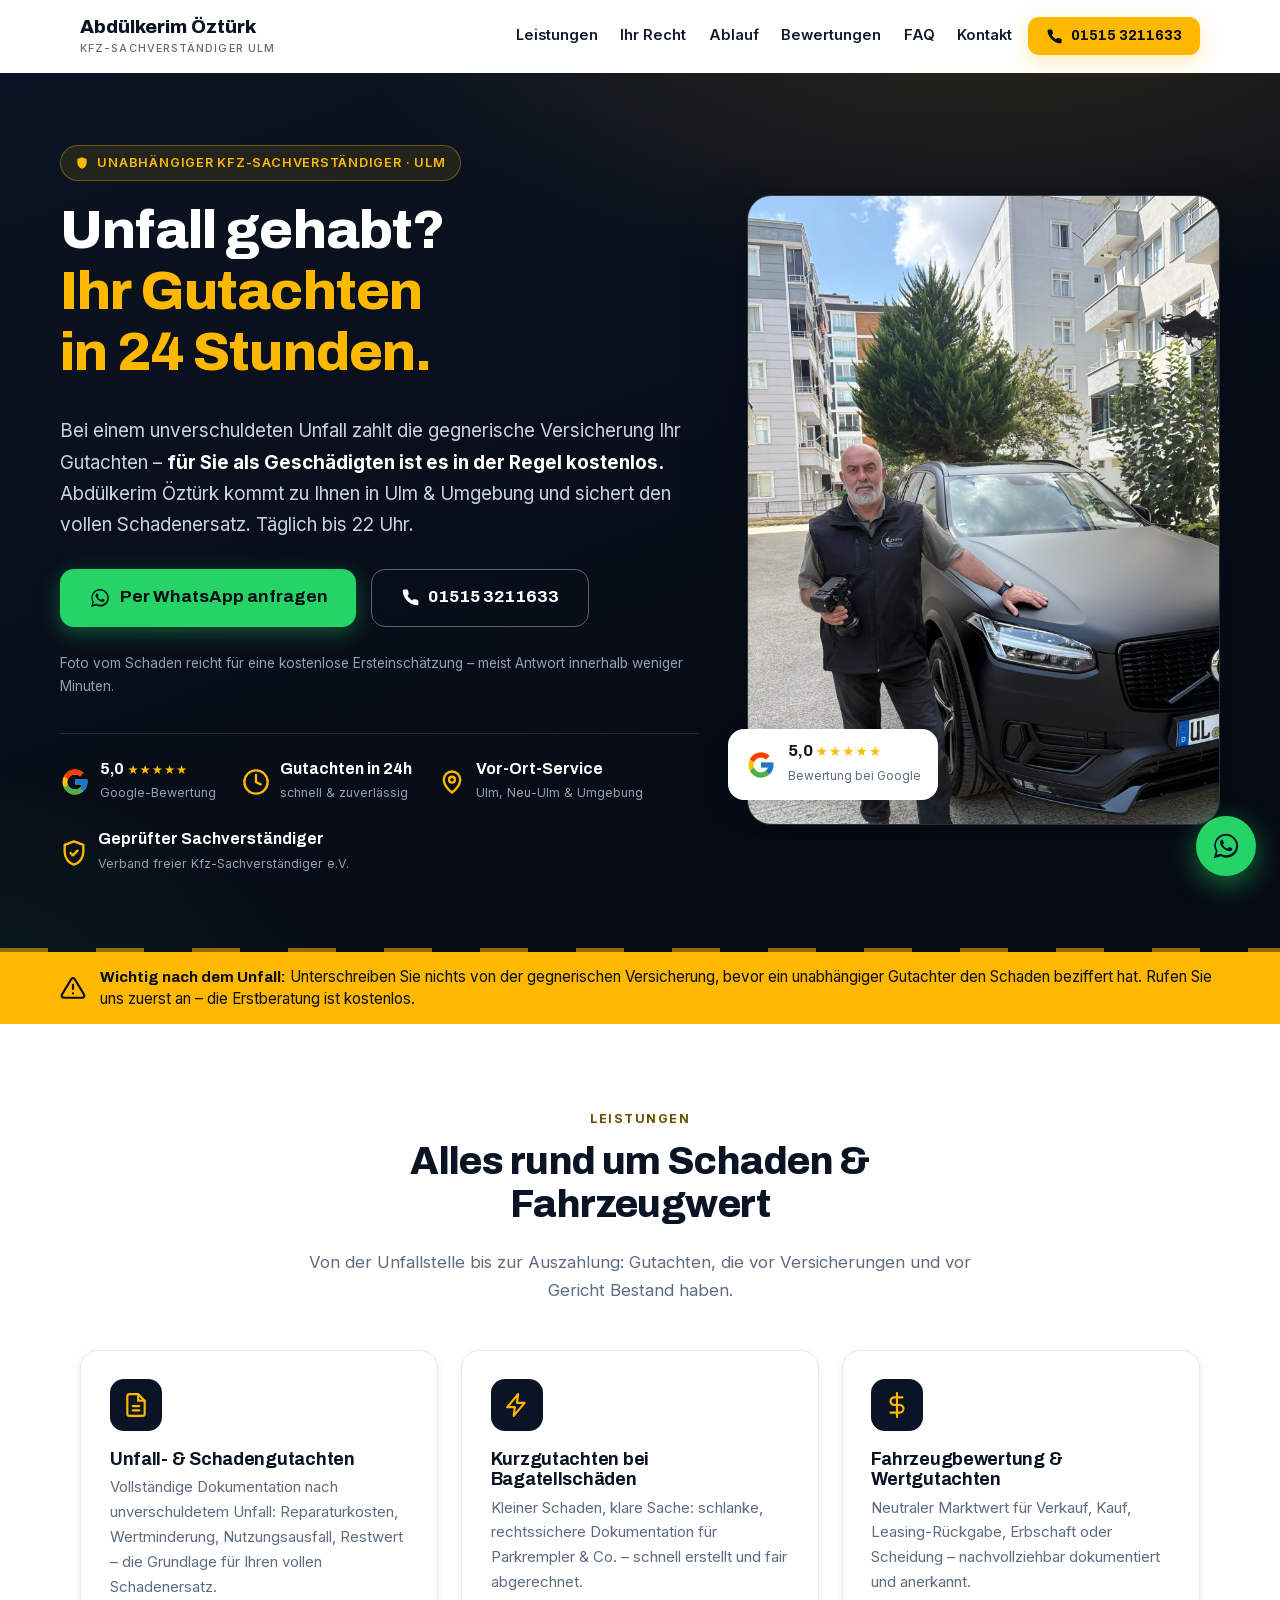
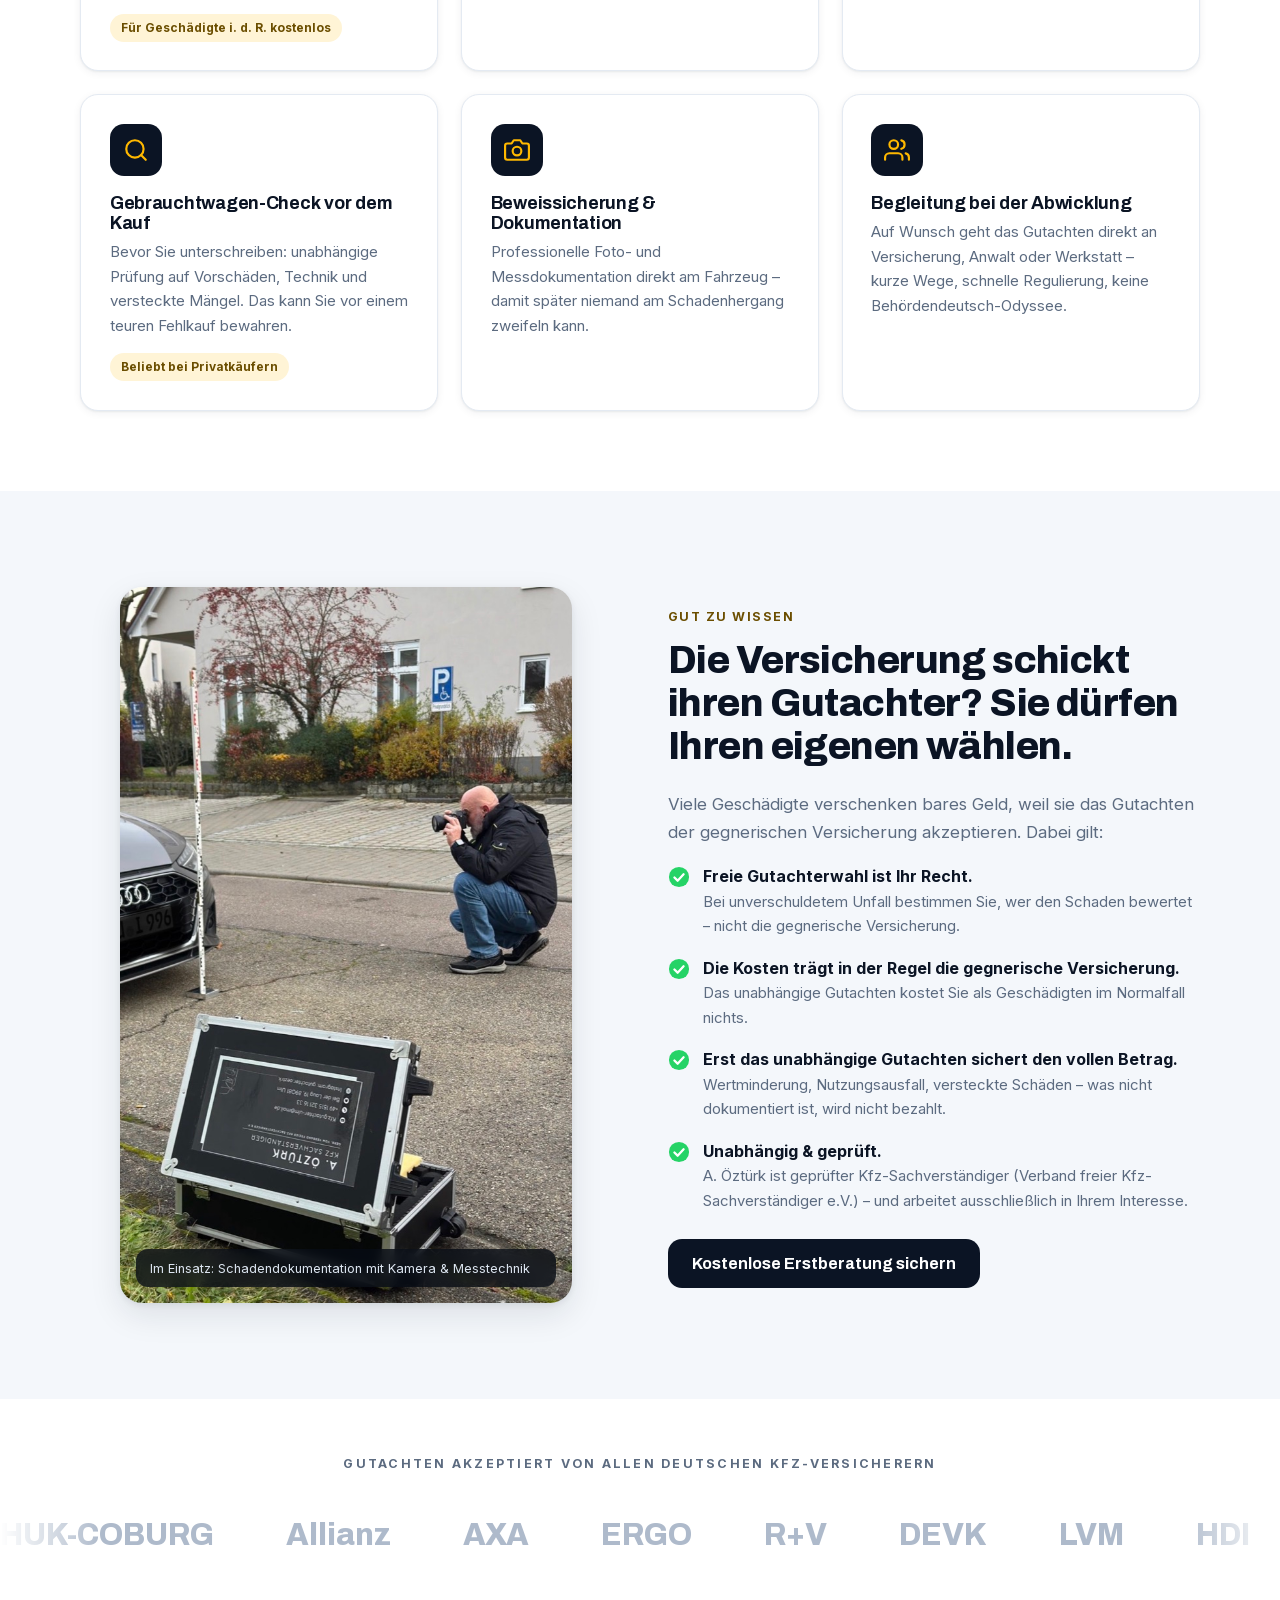
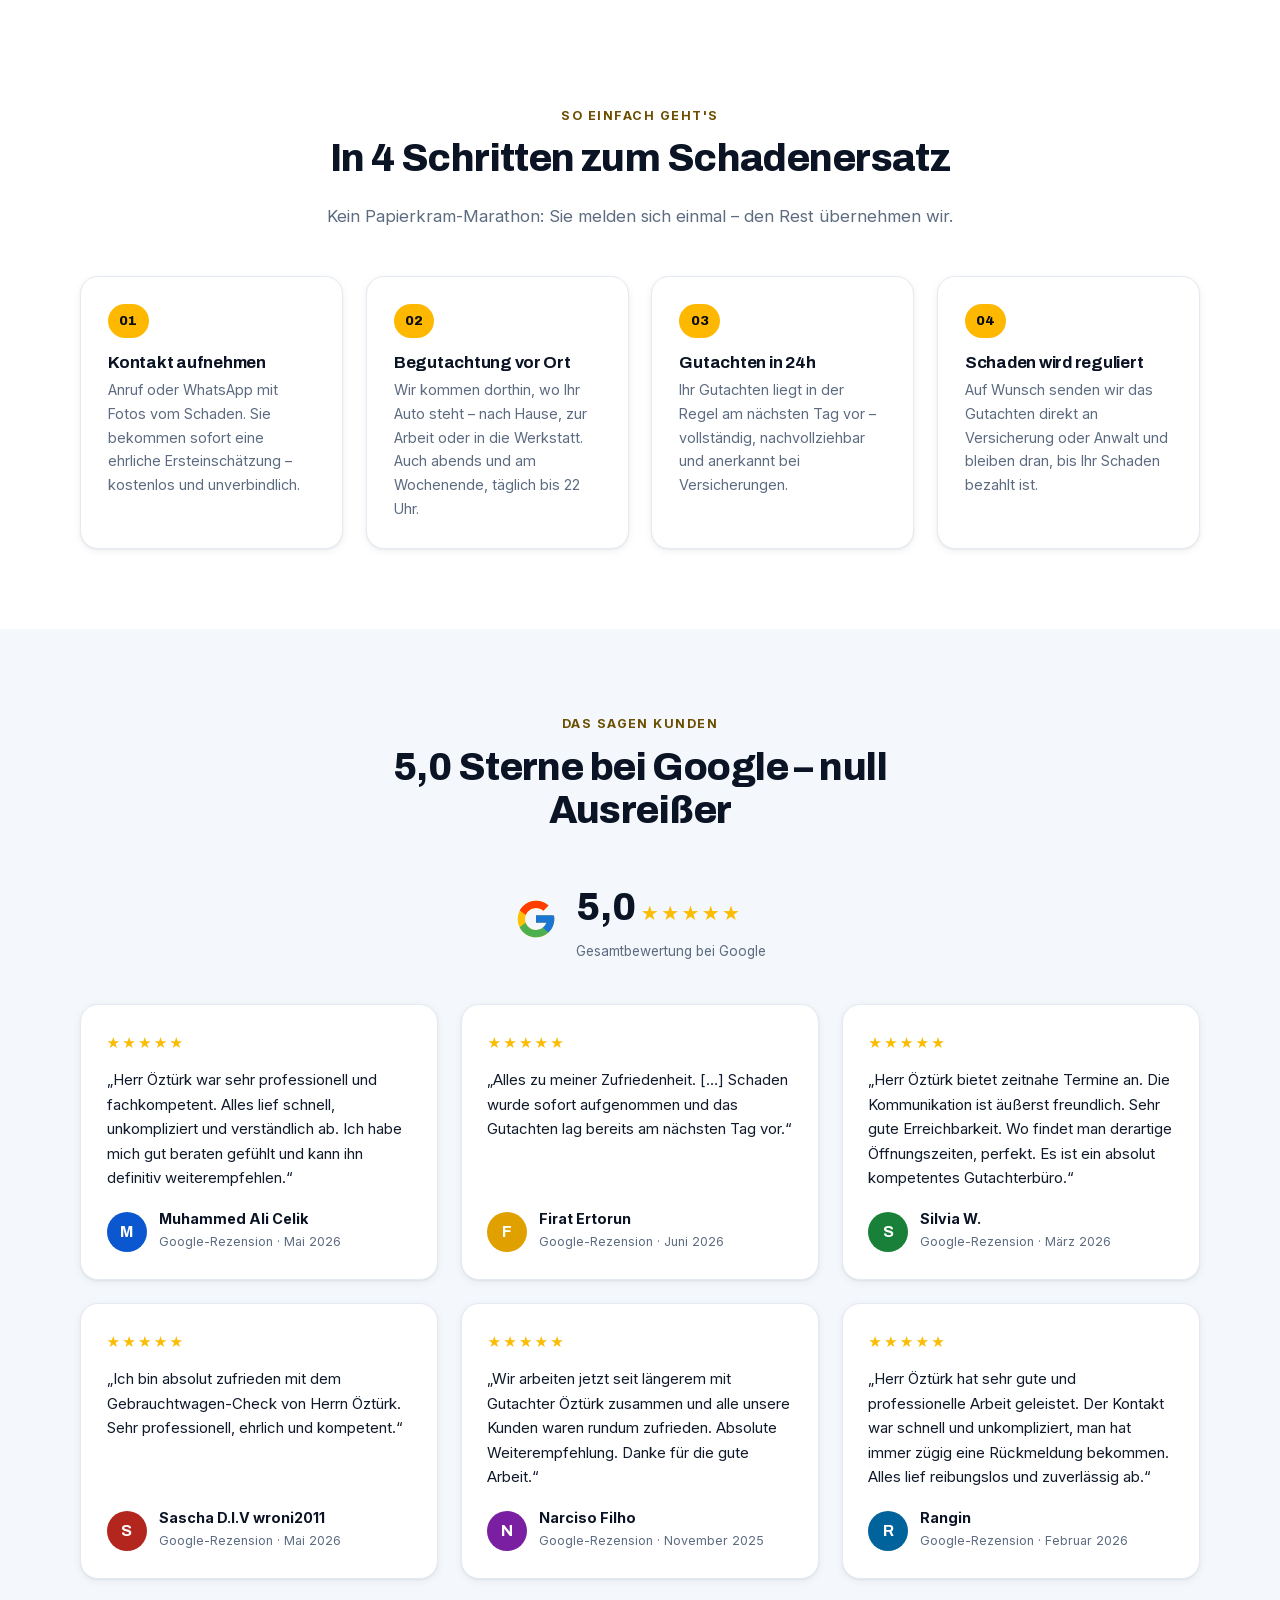
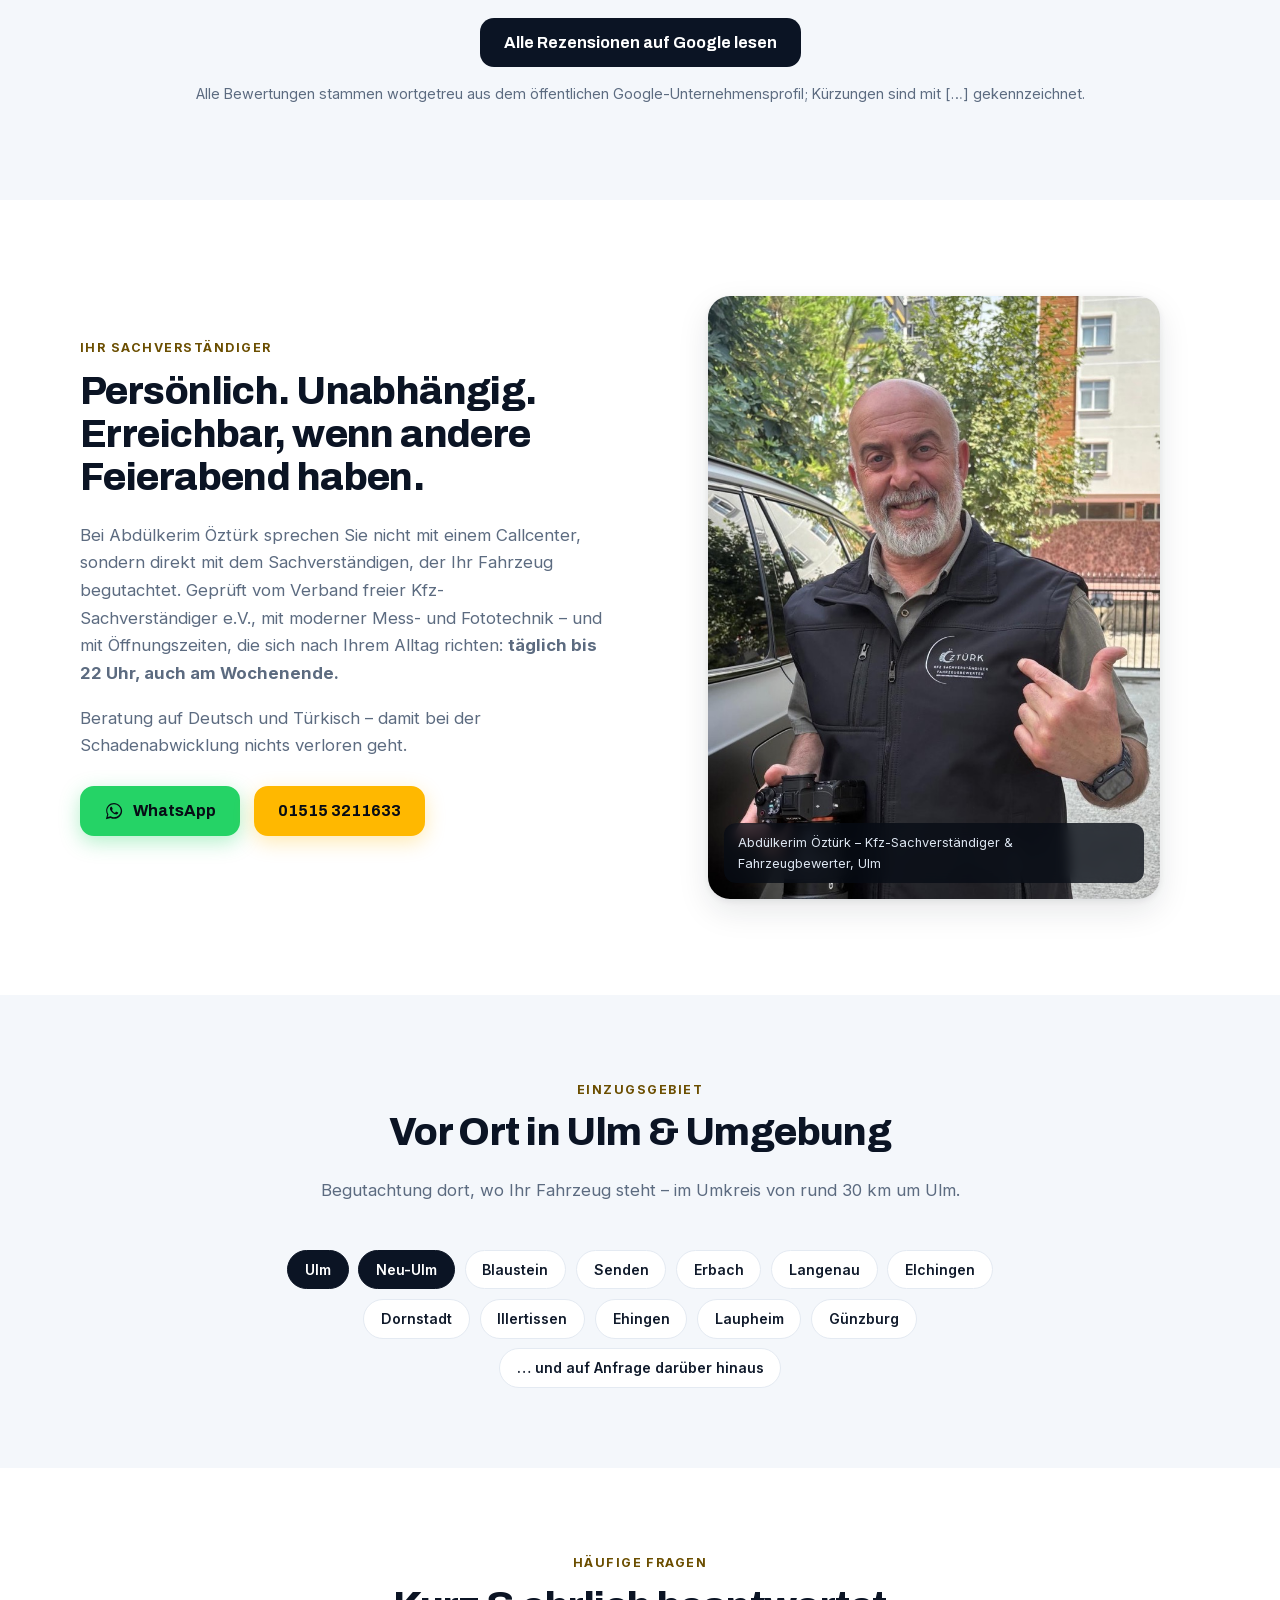
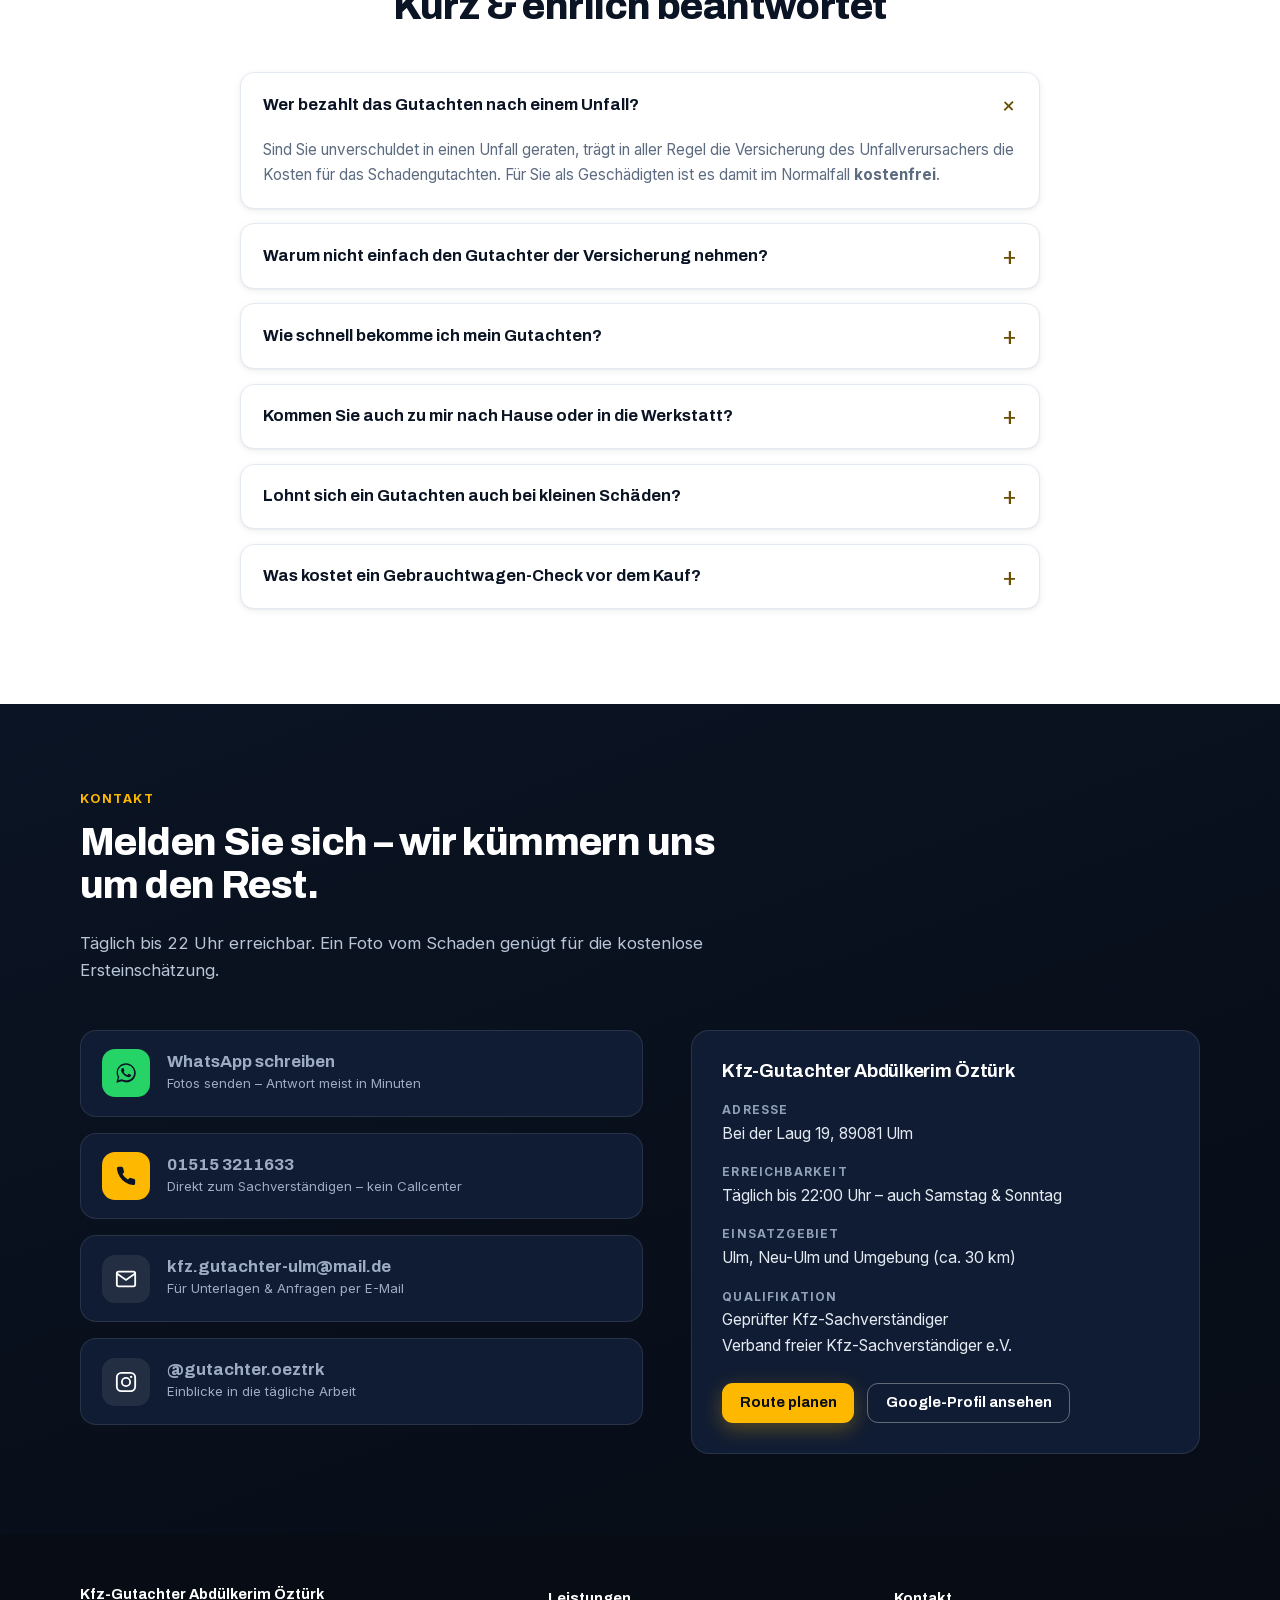
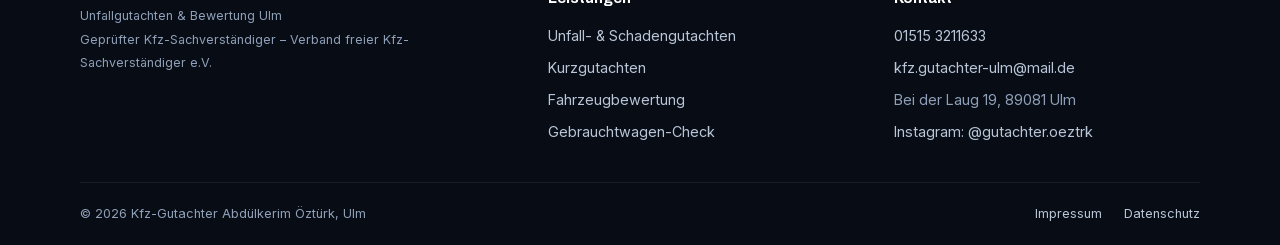
==== commit 61ce30d6: "Voller Name Abdülkerim Öztürk im sichtbaren Text + Ö-Initial-Favicon - Header/Hero/Über/Footer/Impre" ====
--- a/index.html
+++ b/index.html
@@ -8,9 +8,9 @@
 <link rel="canonical" href="https://www.kfz-gutachter-oeztuerk-ulm.de/">
 <!-- ============================================================
      VOR GO-LIVE MIT HERRN ÖZTÜRK KLÄREN (zentrale Checkliste):
-     1. VORNAME: aktuell überall "A. Öztürk" (wie auf GBP & Equipment-Koffer) – vollen Namen klären (auch fürs Impressum).
-        Hinweis: Auf dem Zertifikats-Foto im GBP steht "Abdulkerim Öztürk" (Kfz-Schadengutachter + Fahrzeugbewerter);
-        dort auch "über 30 Jahre Erfahrung, gelernter Kfz-Mechaniker" – bei Bestätigung gern in die Über-Sektion aufnehmen
+     1. VORNAME: ERLEDIGT 30.07. – sichtbarer Text + Impressum auf "Abdülkerim Öztürk" umgestellt;
+        Title/Meta/Schema bewusst beim GBP-Namen "Kfz-Gutachter A. Öztürk" (NAP-Konsistenz).
+        Noch offen aus Zertifikat: "über 30 Jahre Erfahrung, gelernter Kfz-Mechaniker" – bei Bestätigung in Über-Sektion
      2. DOMAIN: Platzhalter kfz-gutachter-oeztuerk-ulm.de – echte Domain festlegen, dann canonical,
         og:url, Schema-URLs, robots.txt & sitemap.xml umstellen und noindex entfernen
      3. ÖFFNUNGSZEITEN: GBP zeigt "Schließt um 22:00", Öffnungszeit unbekannt. Aktuell Text "täglich bis 22 Uhr",
@@ -140,7 +140,7 @@
   <div class="wrap header__in">
     <a class="brand" href="#top" aria-label="Zur Startseite">
       <span>
-        <span class="brand__name">A. Öztürk</span>
+        <span class="brand__name">Abdülkerim Öztürk</span>
         <span class="brand__sub">Kfz-Sachverständiger Ulm</span>
       </span>
     </a>
@@ -178,7 +178,7 @@
       <p class="hero__lead">
         Bei einem unverschuldeten Unfall zahlt die gegnerische Versicherung Ihr Gutachten –
         <strong>für Sie als Geschädigten ist es <span class="nowrap">in der Regel kostenlos.</span></strong>
-        A.&nbsp;Öztürk kommt zu Ihnen in Ulm &amp; Umgebung und sichert den vollen Schadenersatz. Täglich <span class="nowrap">bis 22&nbsp;Uhr.</span>
+        Abdülkerim&nbsp;Öztürk kommt zu Ihnen in Ulm &amp; Umgebung und sichert den vollen Schadenersatz. Täglich <span class="nowrap">bis 22&nbsp;Uhr.</span>
       </p>
       <div class="hero__ctas">
         <a class="btn btn--wa btn--lg" href="https://wa.me/4915153211633?text=Hallo%20Herr%20%C3%96zt%C3%BCrk%2C%20ich%20brauche%20ein%20Kfz-Gutachten.%20K%C3%B6nnen%20Sie%20mir%20helfen%3F" target="_blank" rel="noopener">
@@ -211,7 +211,7 @@
       </div>
     </div>
     <div class="hero__media">
-      <img class="hero__photo" src="assets/portrait-web.jpg" alt="Kfz-Gutachter A. Öztürk mit Kamera neben einem Fahrzeug in Ulm" width="750" height="1000" fetchpriority="high">
+      <img class="hero__photo" src="assets/portrait-web.jpg" alt="Kfz-Gutachter Abdülkerim Öztürk mit Kamera neben einem Fahrzeug in Ulm" width="750" height="1000" fetchpriority="high">
       <div class="hero__badge">
         <svg class="g" viewBox="0 0 48 48" aria-hidden="true"><path fill="#FFC107" d="M43.6 20.1H42V20H24v8h11.3C33.7 32.7 29.2 36 24 36c-6.6 0-12-5.4-12-12s5.4-12 12-12c3.1 0 5.9 1.2 8 3l5.7-5.7C34.1 6.1 29.3 4 24 4 13 4 4 13 4 24s9 20 20 20 20-9 20-20c0-1.3-.1-2.6-.4-3.9z"/><path fill="#FF3D00" d="m6.3 14.7 6.6 4.8C14.7 15.1 19 12 24 12c3.1 0 5.9 1.2 8 3l5.7-5.7C34.1 6.1 29.3 4 24 4 16.3 4 9.7 8.3 6.3 14.7z"/><path fill="#4CAF50" d="M24 44c5.2 0 9.9-2 13.4-5.2l-6.2-5.2C29.2 35.1 26.7 36 24 36c-5.2 0-9.6-3.3-11.3-8l-6.5 5C9.5 39.6 16.2 44 24 44z"/><path fill="#1976D2" d="M43.6 20.1H42V20H24v8h11.3c-.8 2.2-2.2 4.2-4.1 5.6l6.2 5.2C41.4 35.4 44 30.1 44 24c0-1.3-.1-2.6-.4-3.9z"/></svg>
         <div>
@@ -280,7 +280,7 @@
 <section class="section section--soft" id="recht">
   <div class="wrap split">
     <figure class="split__media reveal">
-      <img src="assets/einsatz-web.jpg" alt="A. Öztürk dokumentiert einen Fahrzeugschaden mit Kamera und Messlatte" width="695" height="1100" loading="lazy">
+      <img src="assets/einsatz-web.jpg" alt="Abdülkerim Öztürk dokumentiert einen Fahrzeugschaden mit Kamera und Messlatte" width="695" height="1100" loading="lazy">
       <figcaption>Im Einsatz: Schadendokumentation mit Kamera &amp; Messtechnik</figcaption>
     </figure>
     <div class="reveal">
@@ -453,7 +453,7 @@
       <span class="eyebrow">Ihr Sachverständiger</span>
       <h2>Persönlich. Unabhängig. Erreichbar, wenn andere Feierabend haben.</h2>
       <p class="section__sub">
-        Bei A.&nbsp;Öztürk sprechen Sie nicht mit einem Callcenter, sondern direkt mit dem Sachverständigen,
+        Bei Abdülkerim&nbsp;Öztürk sprechen Sie nicht mit einem Callcenter, sondern direkt mit dem Sachverständigen,
         der Ihr Fahrzeug begutachtet. Geprüft vom Verband freier Kfz-Sachverständiger&nbsp;e.V.,
         mit moderner Mess- und Fototechnik – und mit Öffnungszeiten, die sich nach Ihrem Alltag richten:
         <strong>täglich bis 22&nbsp;Uhr, auch am Wochenende.</strong>
@@ -468,8 +468,8 @@
       </div>
     </div>
     <figure class="split__media reveal">
-      <img src="assets/ueber-web.jpg" alt="A. Öztürk lächelt in die Kamera und zeigt auf das Öztürk-Logo seiner Arbeitsweste, in der Hand seine Profikamera" width="750" height="1000" loading="lazy">
-      <figcaption>A. Öztürk – Kfz-Sachverständiger &amp; Fahrzeugbewerter, Ulm</figcaption>
+      <img src="assets/ueber-web.jpg" alt="Abdülkerim Öztürk lächelt in die Kamera und zeigt auf das Öztürk-Logo seiner Arbeitsweste, in der Hand seine Profikamera" width="750" height="1000" loading="lazy">
+      <figcaption>Abdülkerim Öztürk – Kfz-Sachverständiger &amp; Fahrzeugbewerter, Ulm</figcaption>
     </figure>
   </div>
 </section>
@@ -564,7 +564,7 @@
         </a>
       </div>
       <div class="contact__info reveal">
-        <h3>Kfz-Gutachter A. Öztürk</h3>
+        <h3>Kfz-Gutachter Abdülkerim Öztürk</h3>
         <dl>
           <div><dt>Adresse</dt><dd>Bei der Laug 19, 89081 Ulm</dd></div>
           <div><dt>Erreichbarkeit</dt><dd>Täglich bis 22:00 Uhr – auch Samstag &amp; Sonntag</dd></div>
@@ -588,7 +588,7 @@
     <div class="footer__in">
       <div class="footer__brand">
         <div>
-          <b>Kfz-Gutachter A. Öztürk</b>
+          <b>Kfz-Gutachter Abdülkerim Öztürk</b>
           <small>Unfallgutachten &amp; Bewertung Ulm<br>Geprüfter Kfz-Sachverständiger – Verband freier Kfz-Sachverständiger e.V.</small>
         </div>
       </div>
@@ -612,7 +612,7 @@
       </div>
     </div>
     <div class="footer__legal">
-      <span>© <span id="jahr">2026</span> Kfz-Gutachter A. Öztürk, Ulm</span>
+      <span>© <span id="jahr">2026</span> Kfz-Gutachter Abdülkerim Öztürk, Ulm</span>
       <nav aria-label="Rechtliches">
         <a href="impressum.html">Impressum</a>
         <a href="datenschutz.html">Datenschutz</a>
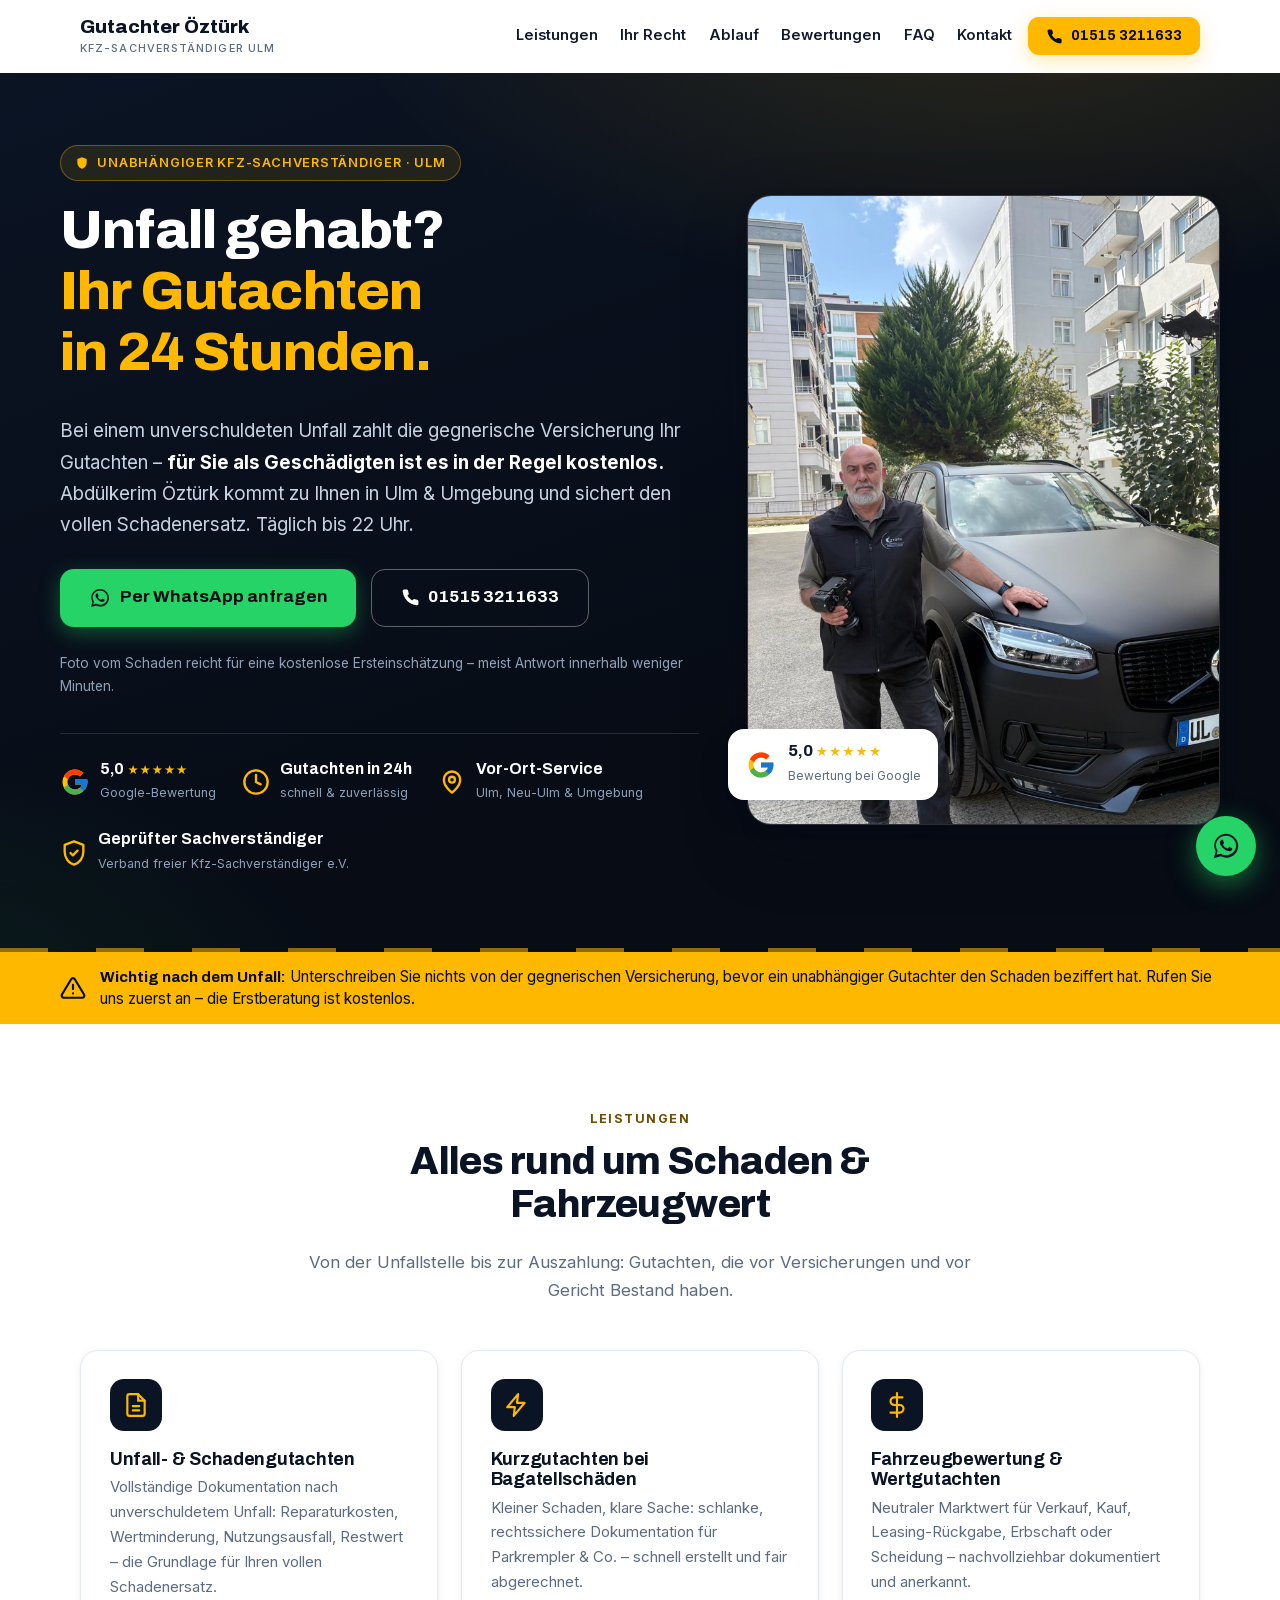
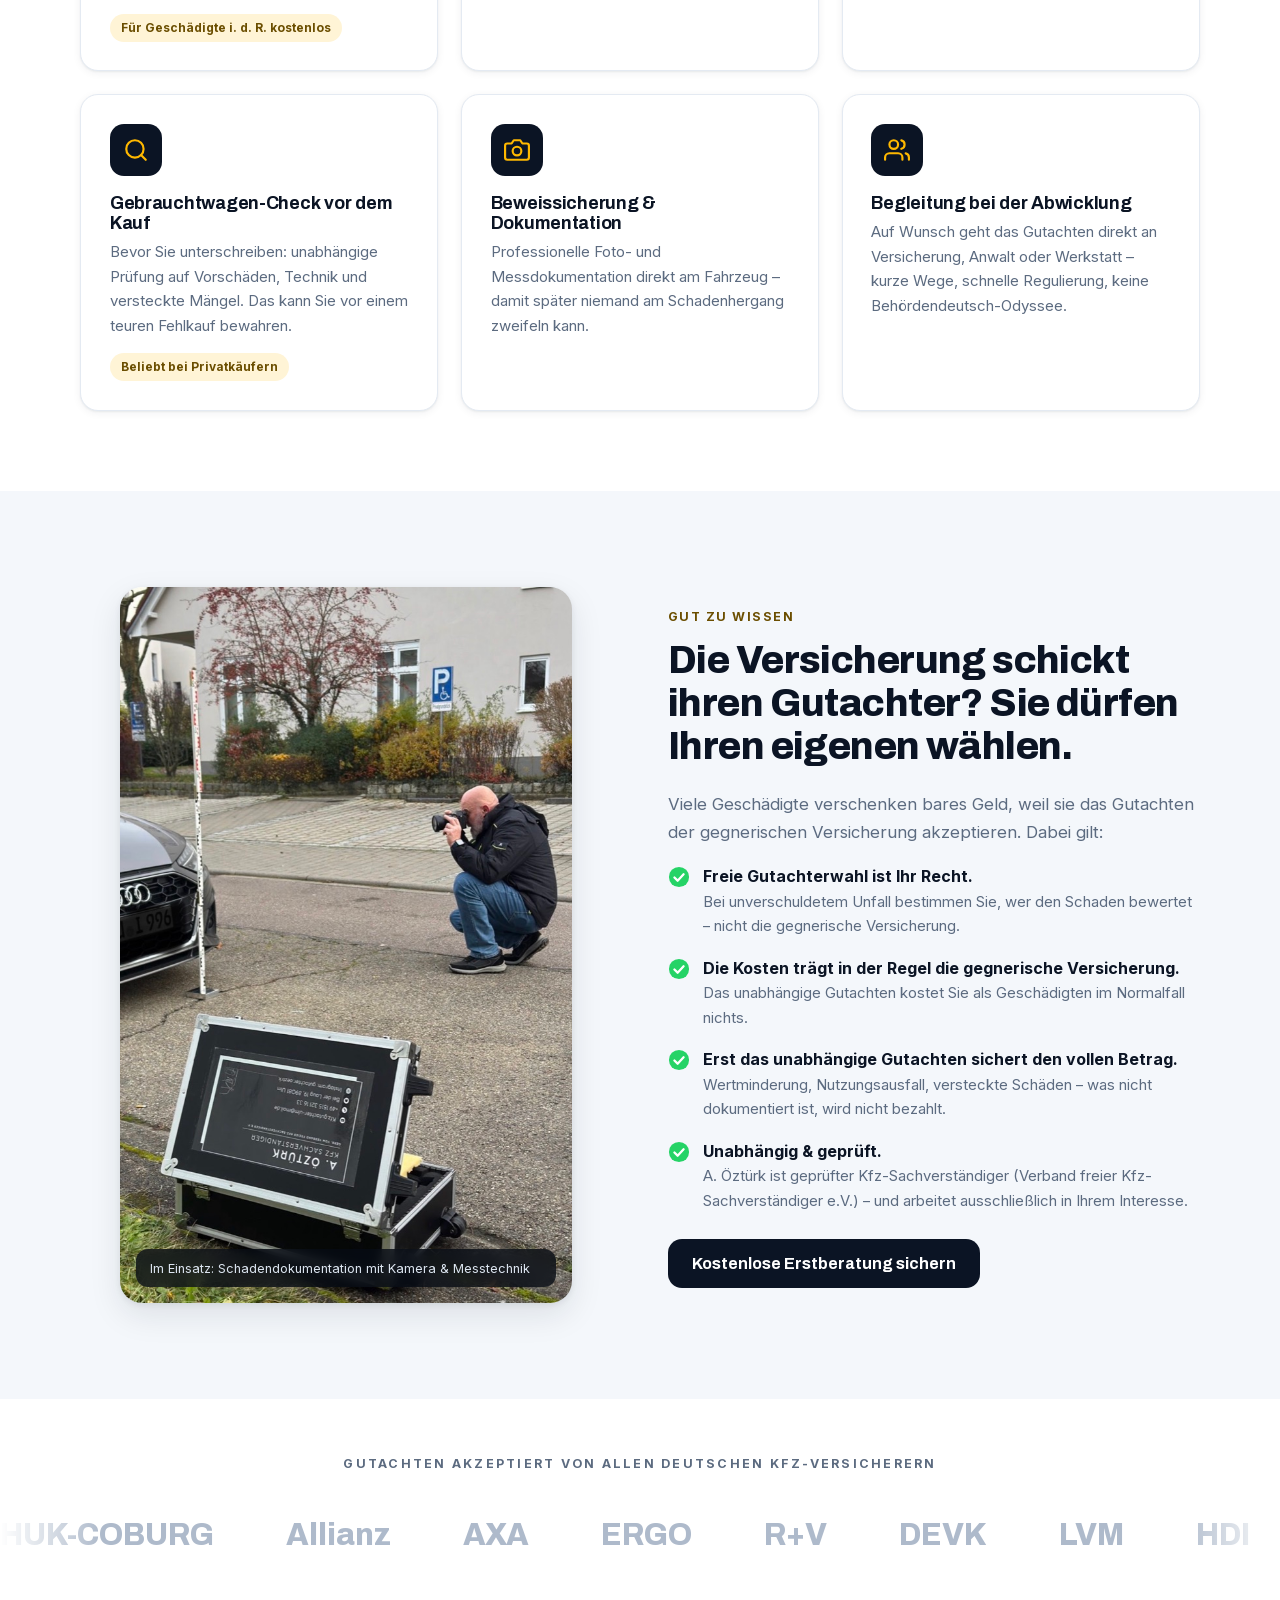
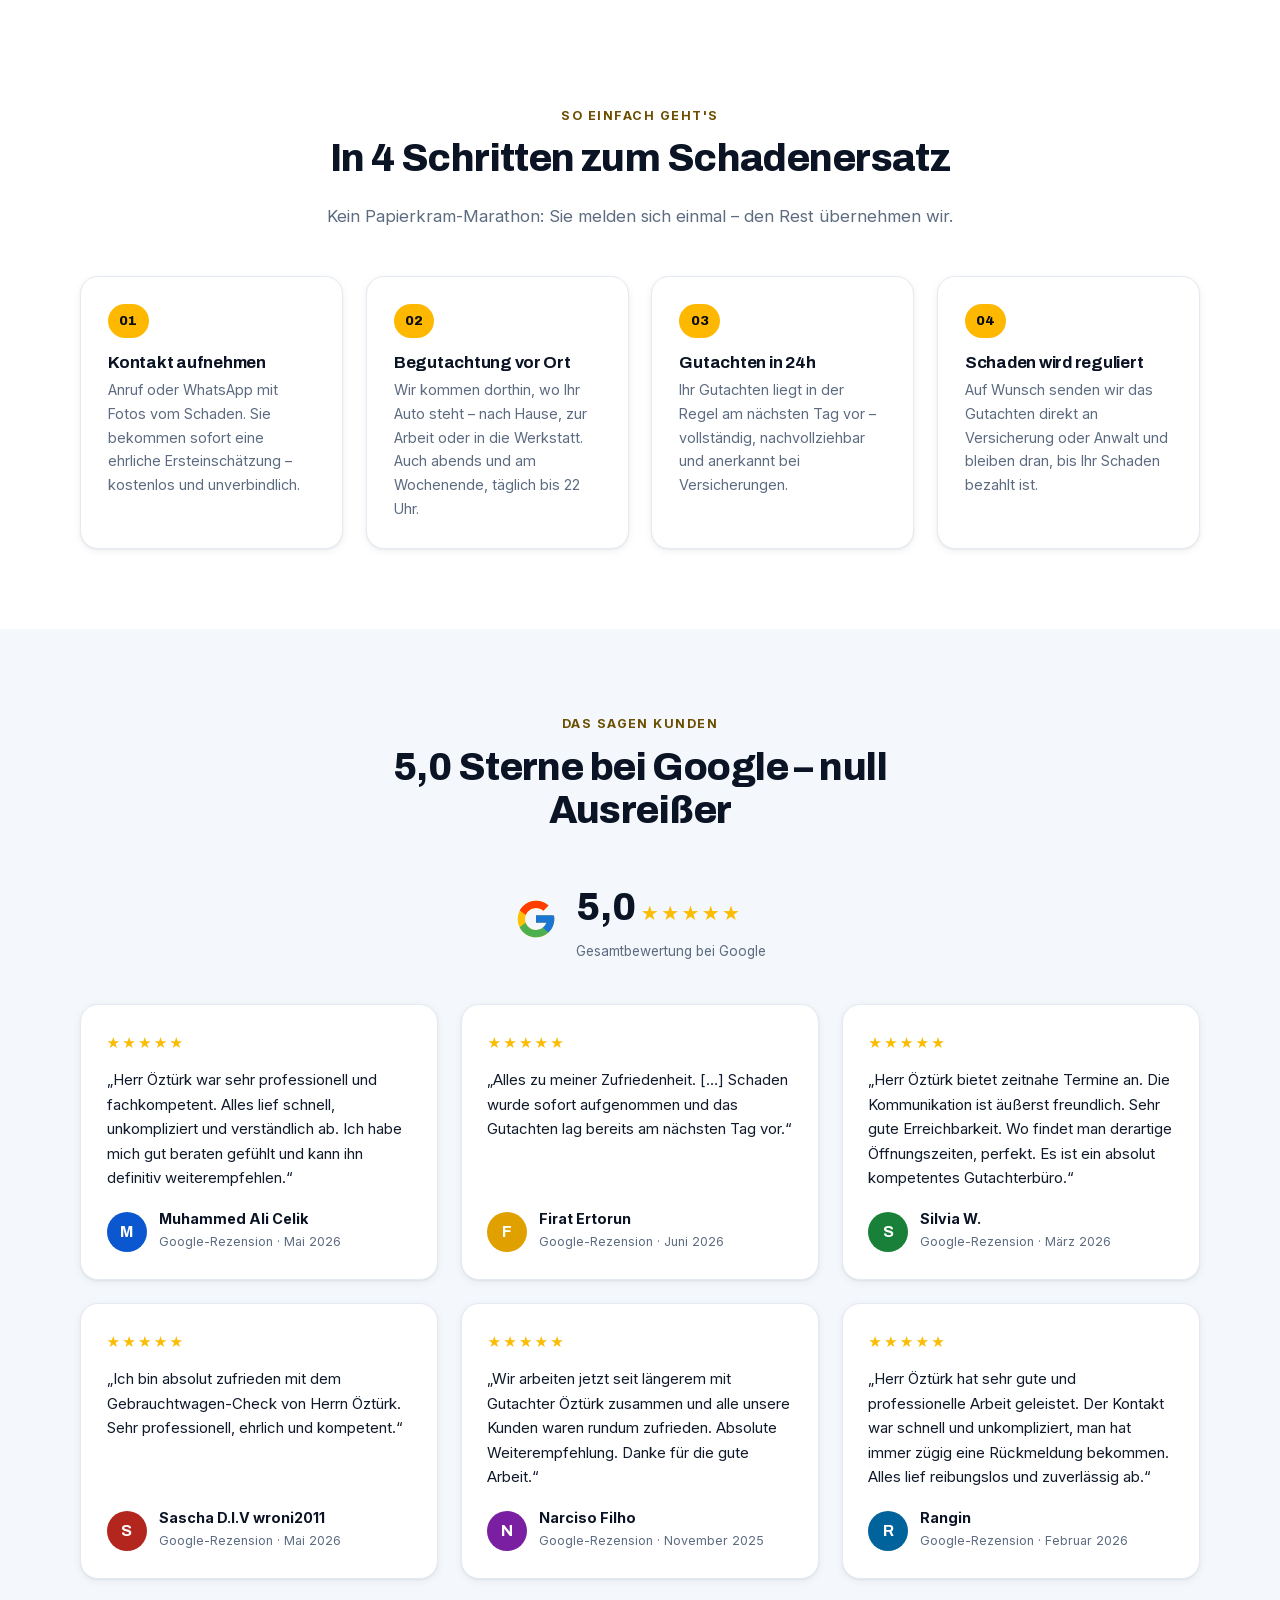
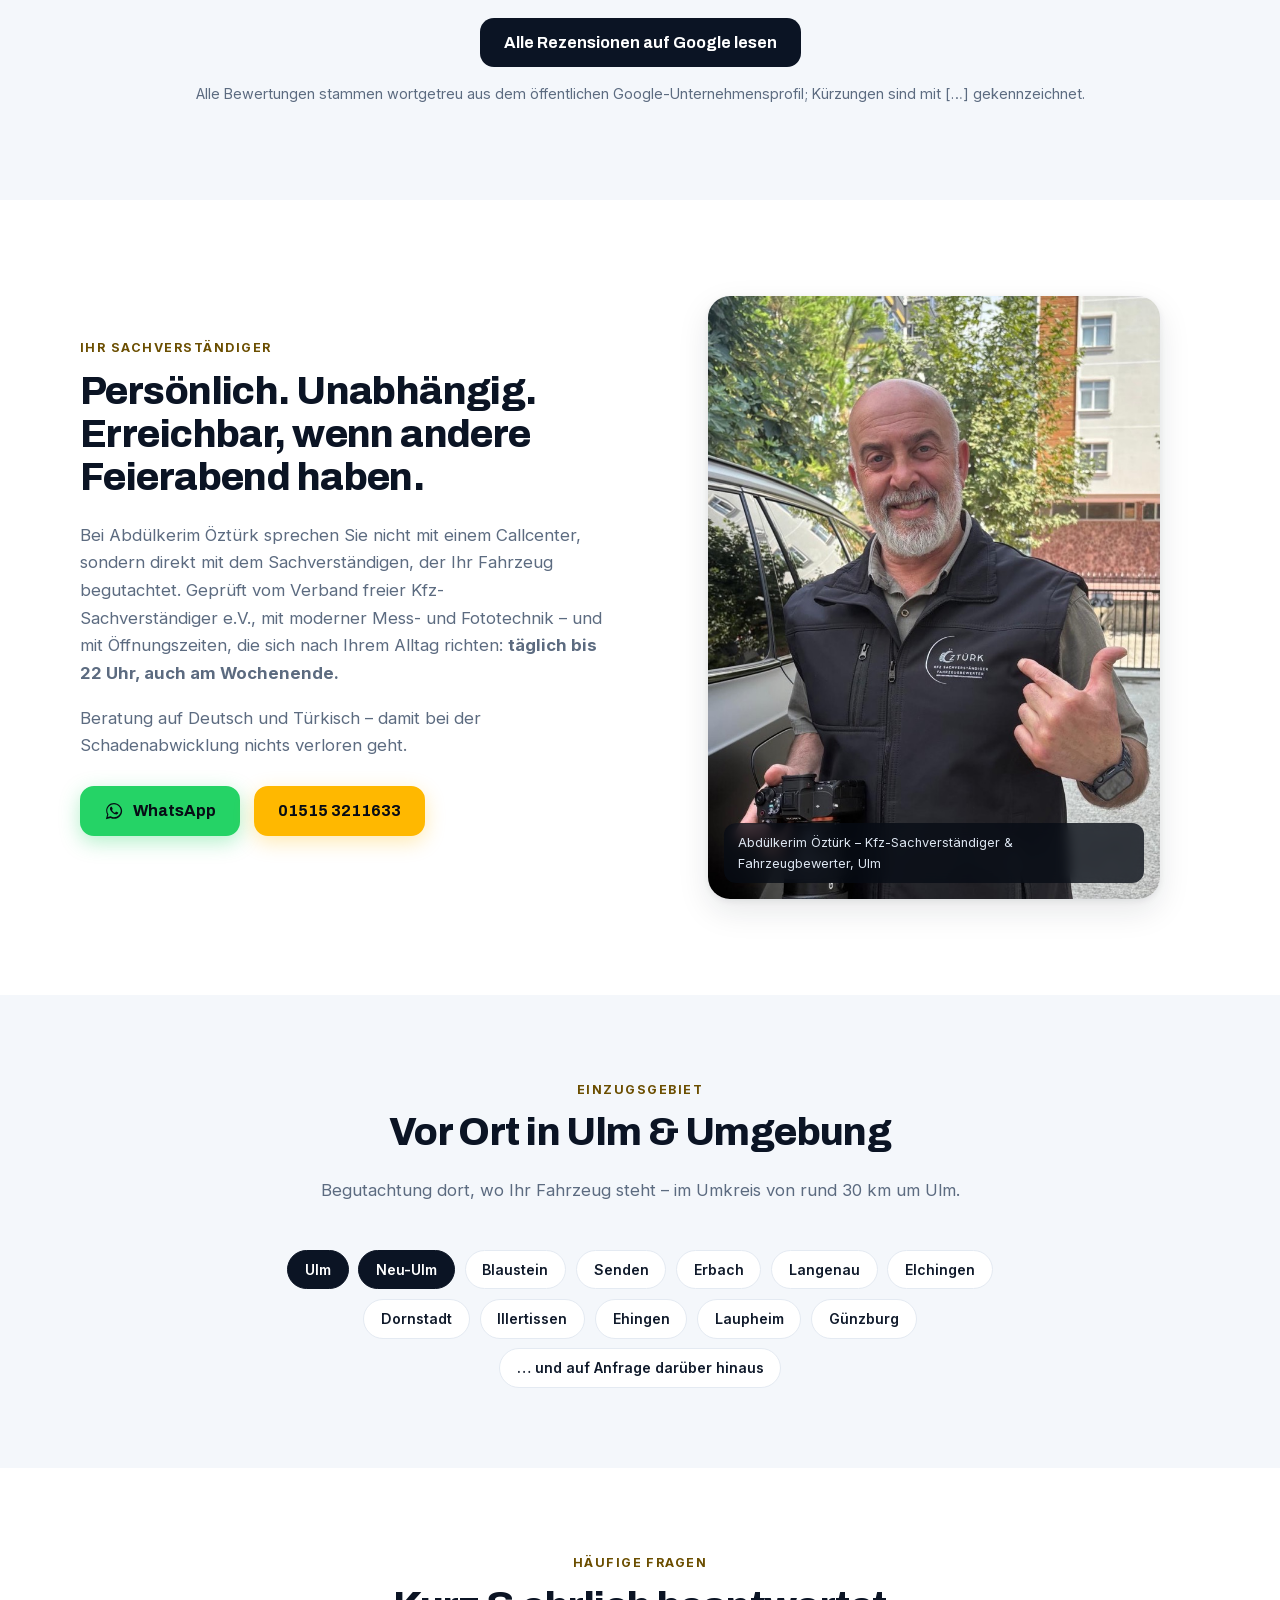
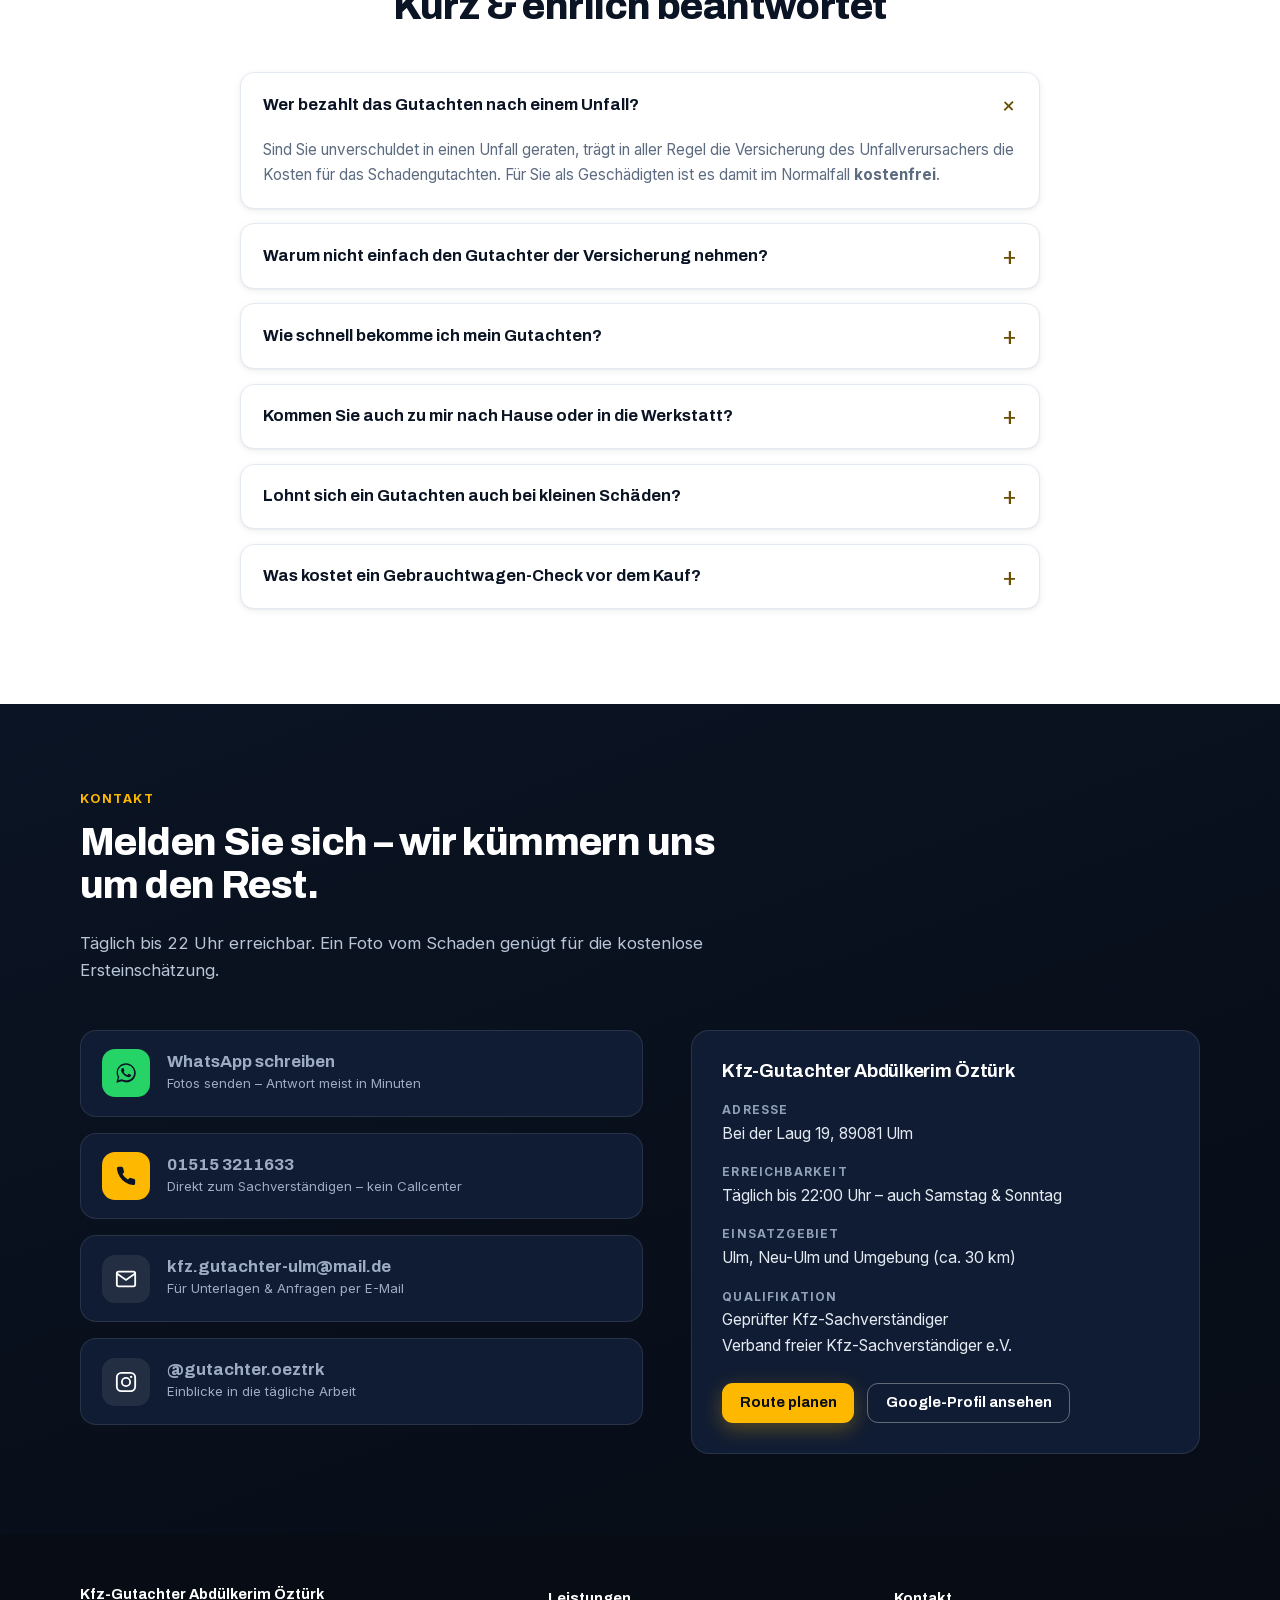
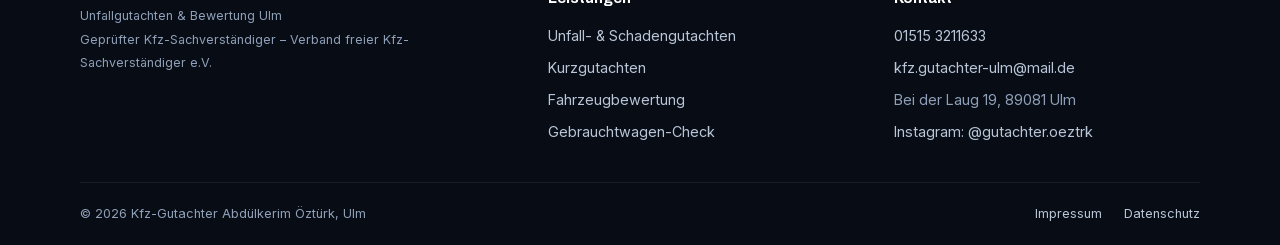
==== commit d7dcf9e0: "Header-Wordmark: Gutachter Öztürk Co-Authored-By: Claude Fable 5 <noreply@anthropic.com>" ====
--- a/index.html
+++ b/index.html
@@ -140,7 +140,7 @@
   <div class="wrap header__in">
     <a class="brand" href="#top" aria-label="Zur Startseite">
       <span>
-        <span class="brand__name">Abdülkerim Öztürk</span>
+        <span class="brand__name">Gutachter Öztürk</span>
         <span class="brand__sub">Kfz-Sachverständiger Ulm</span>
       </span>
     </a>
